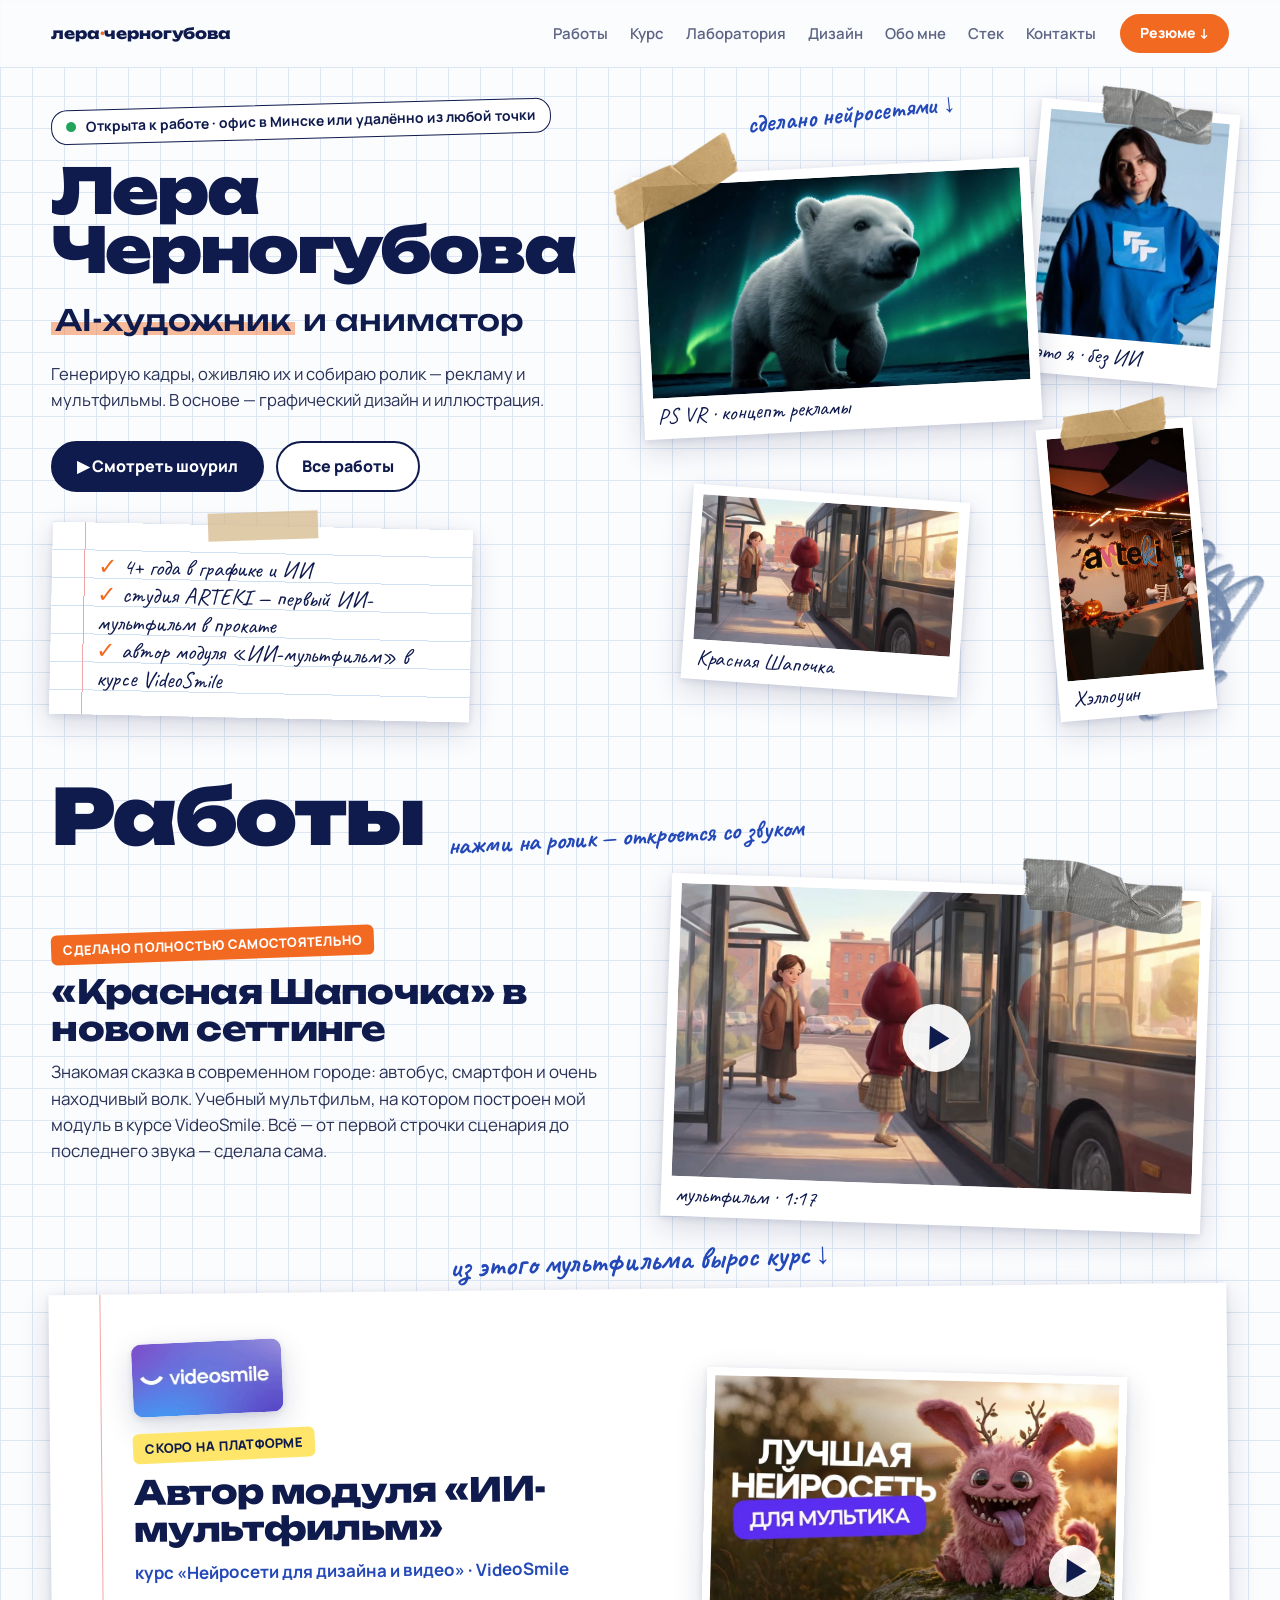
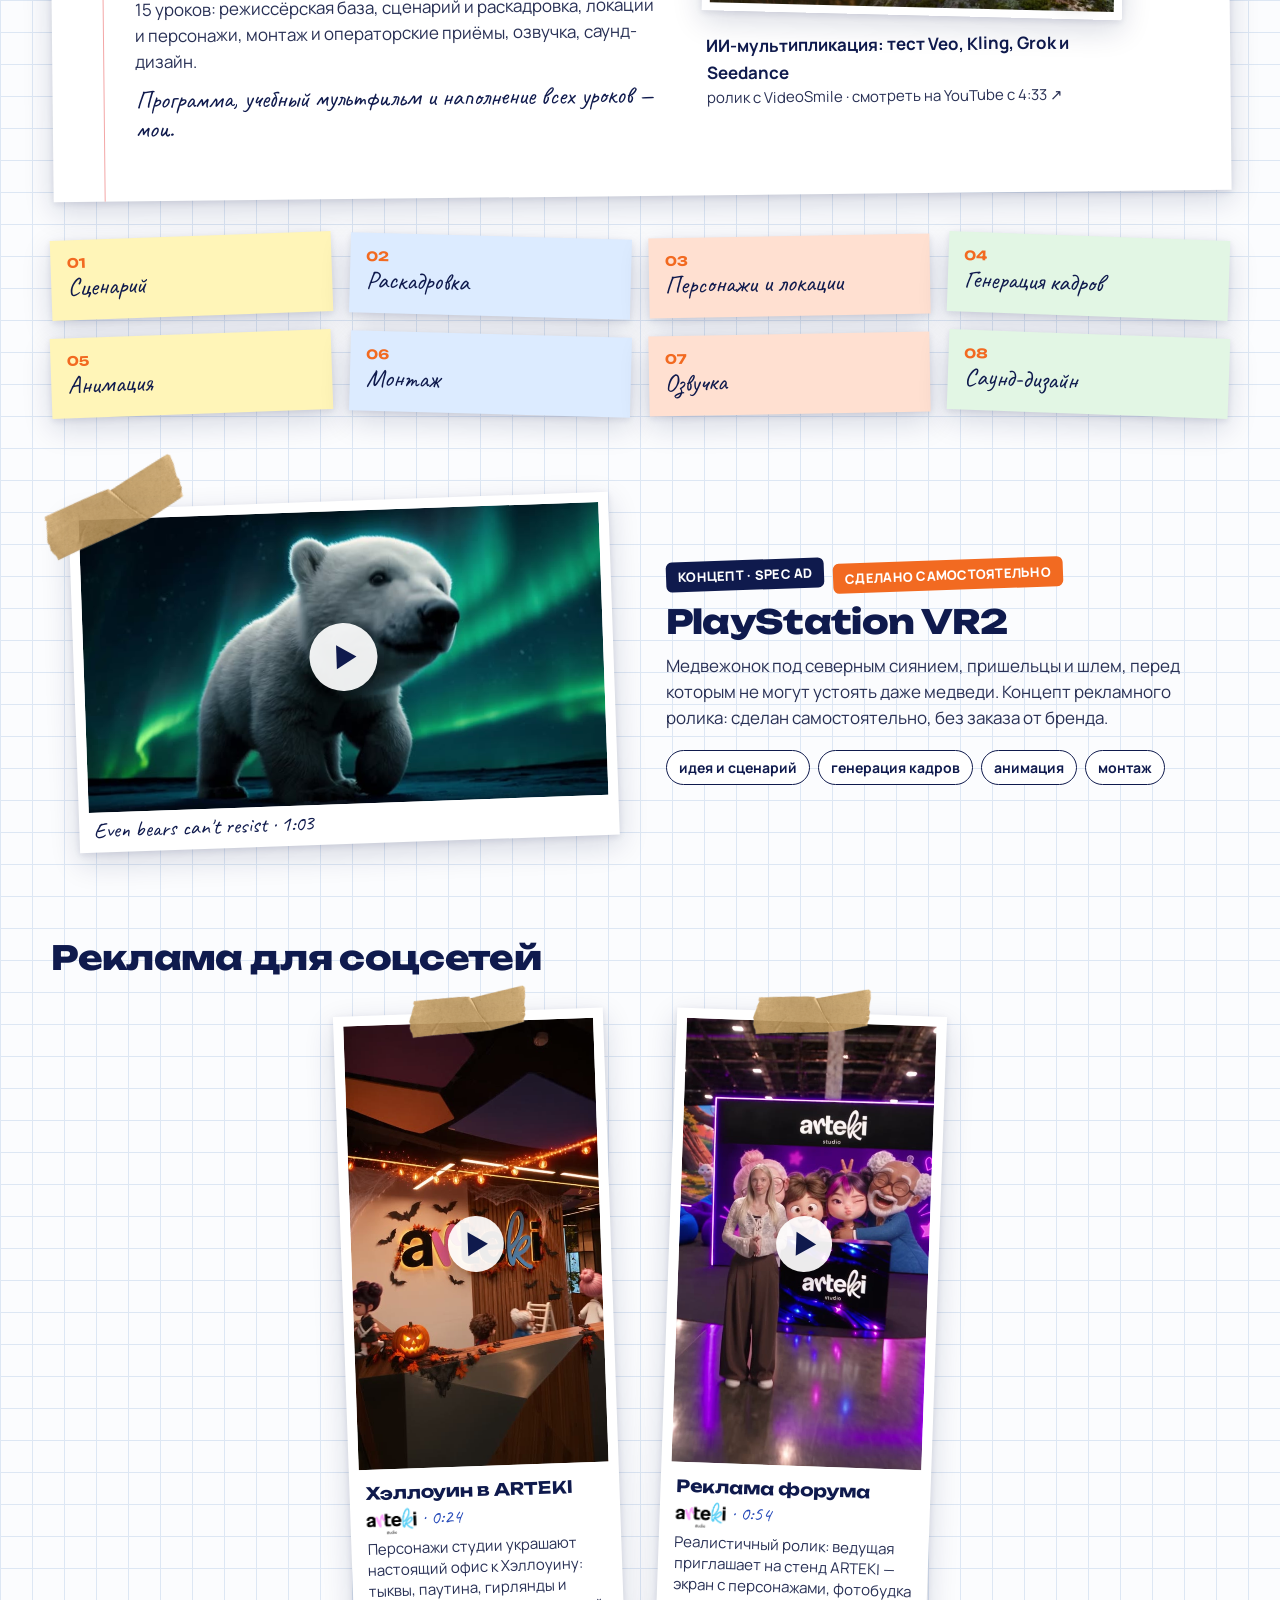
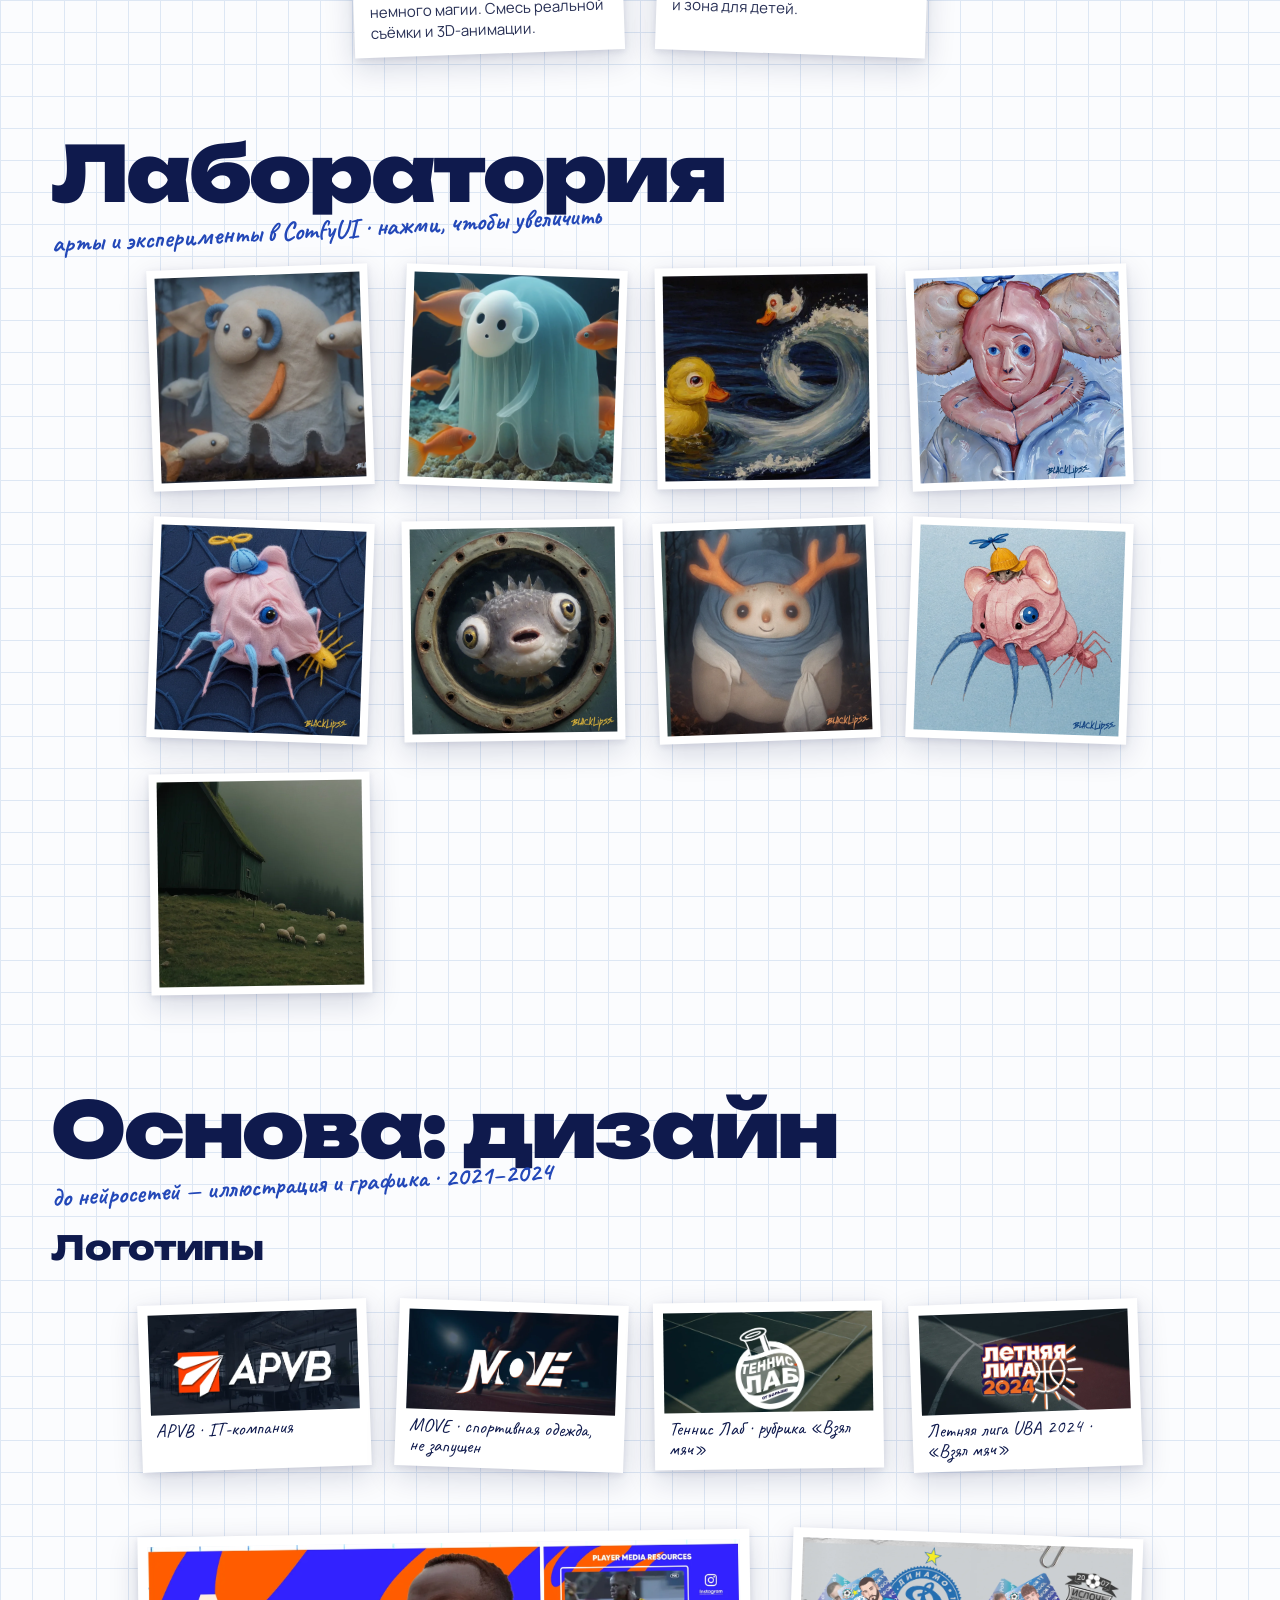
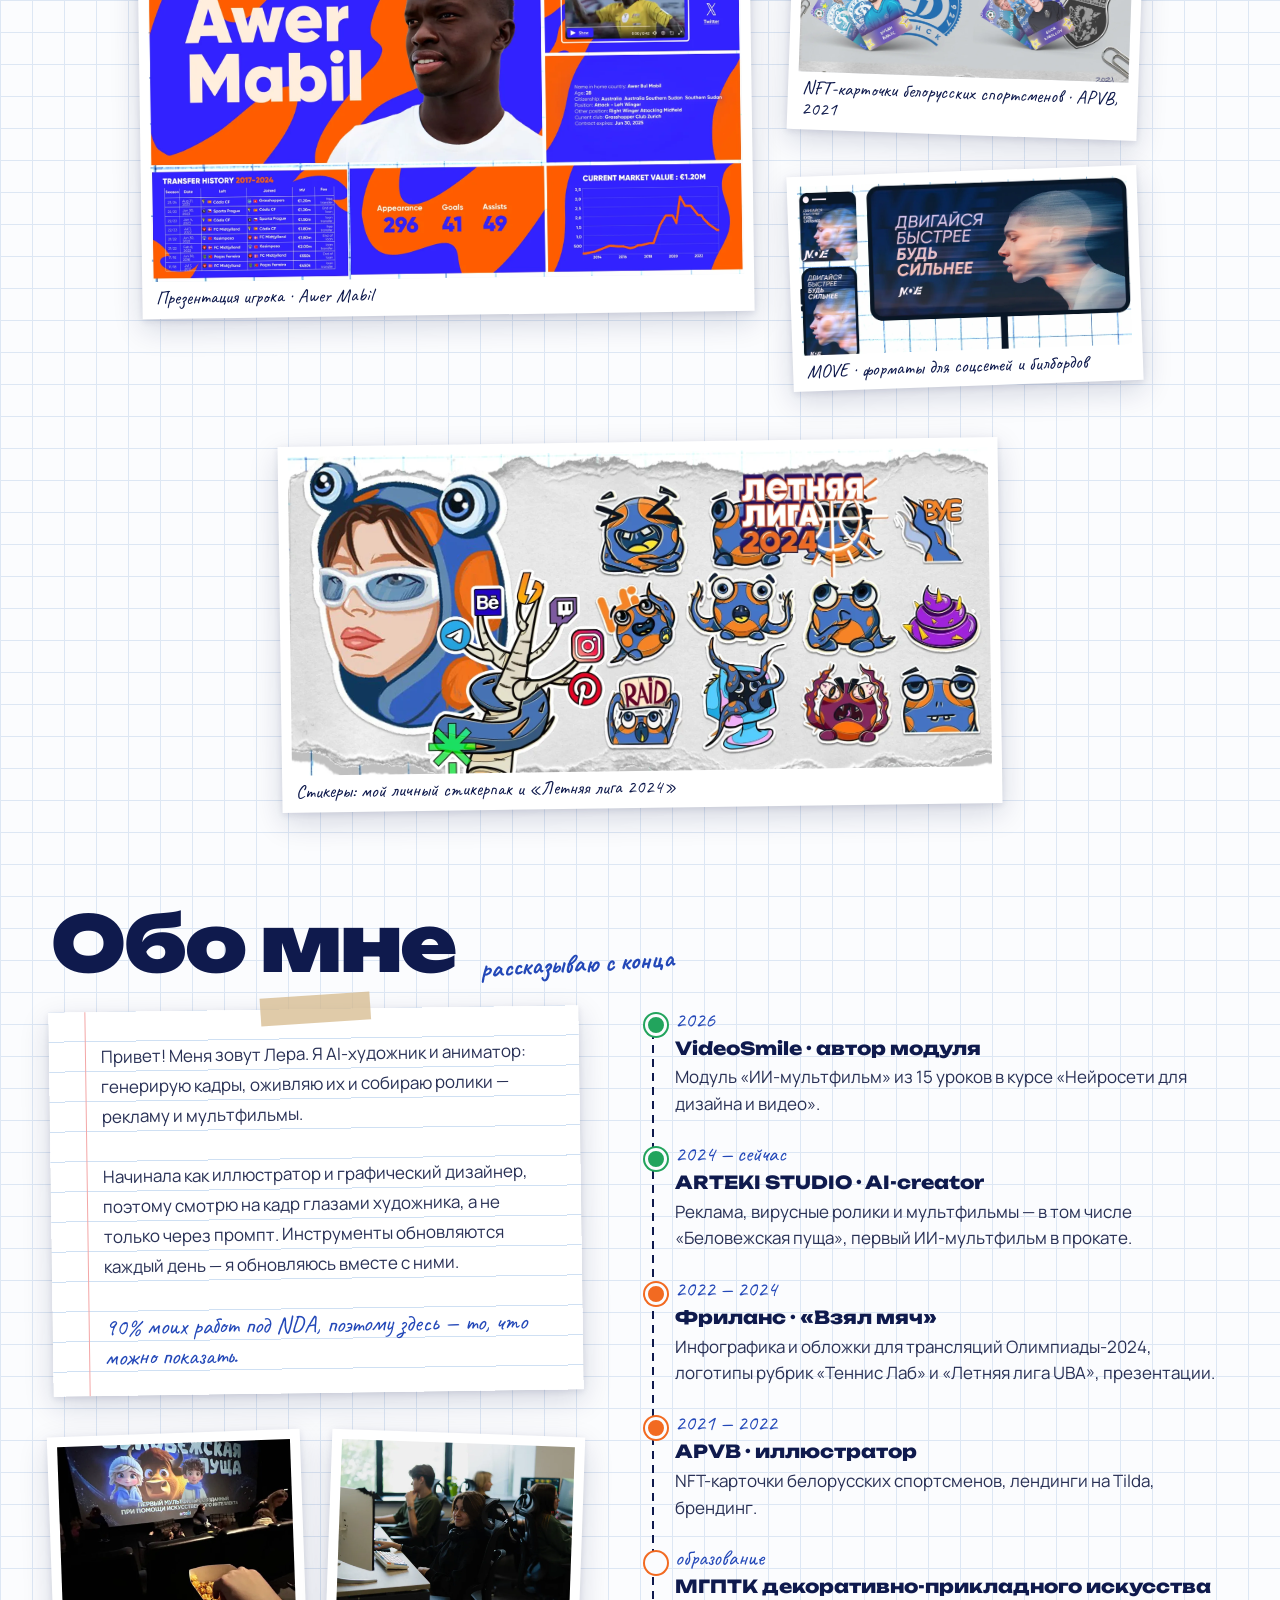
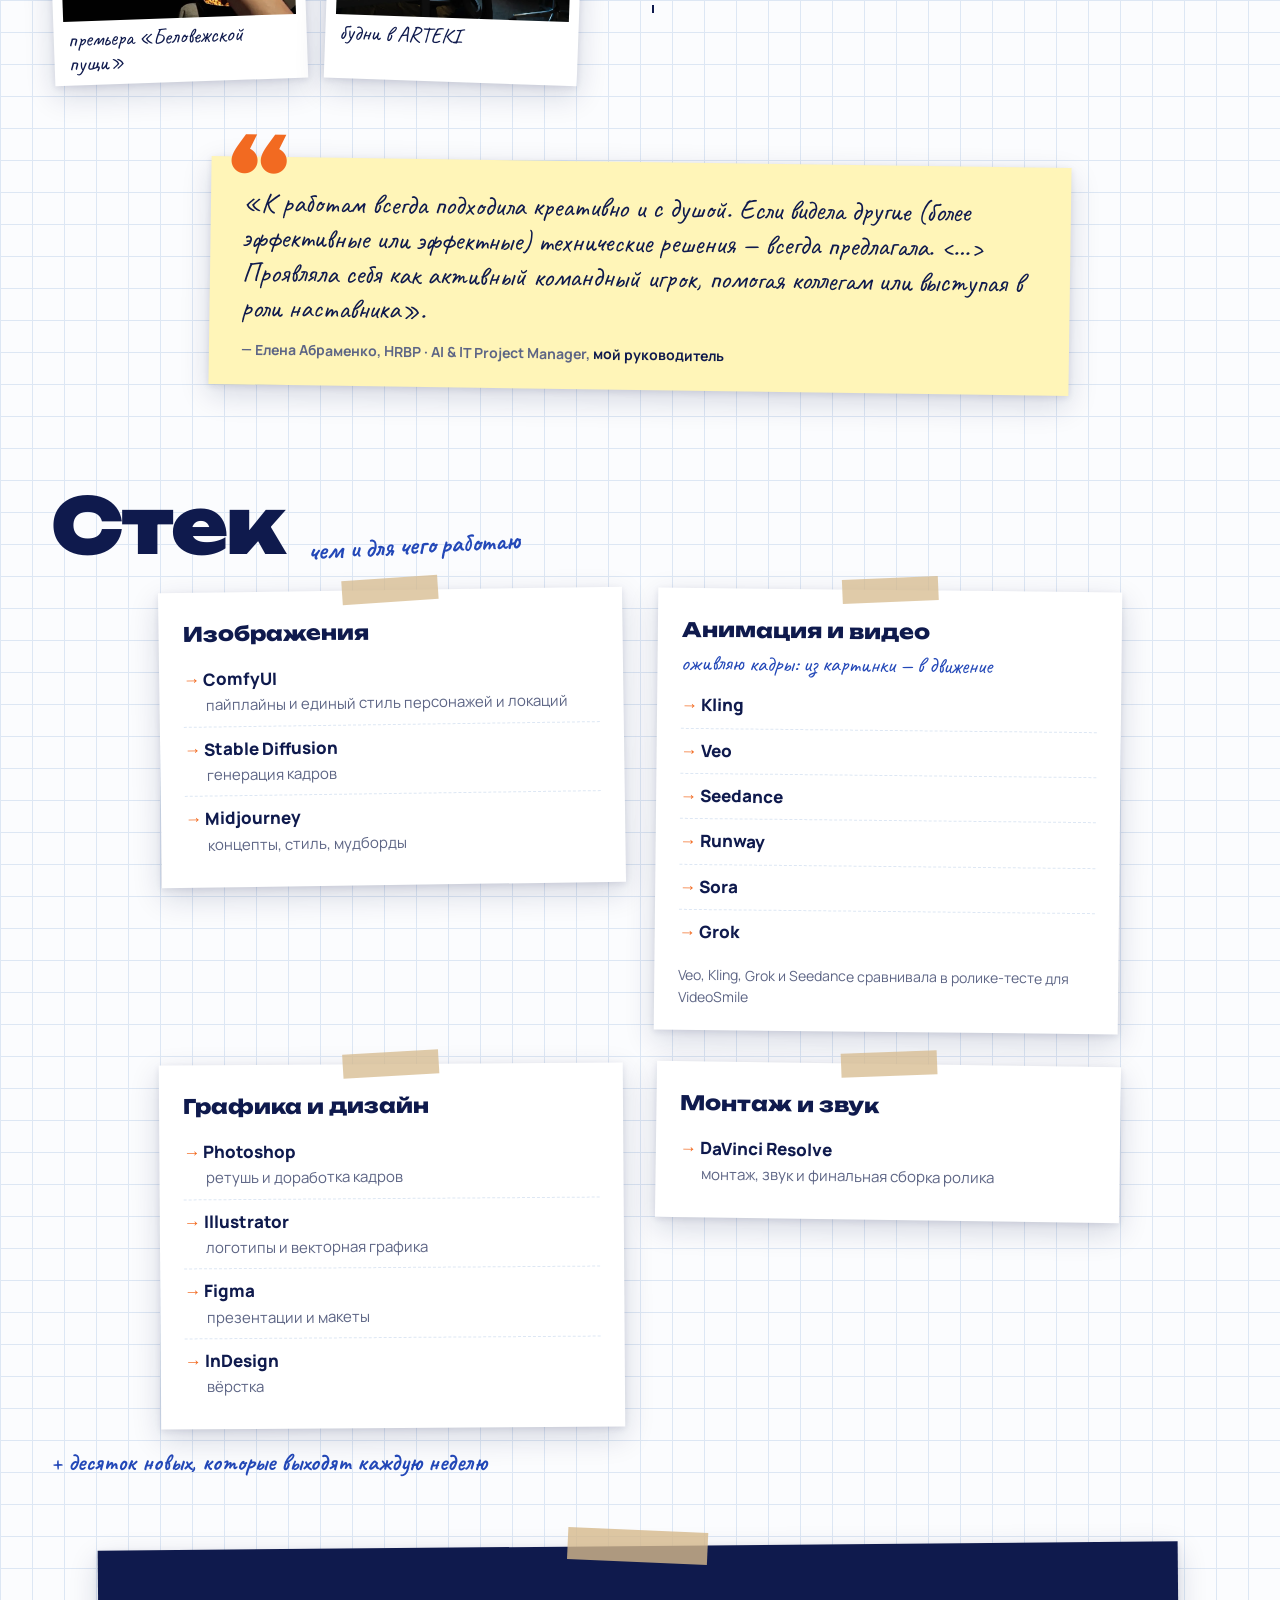
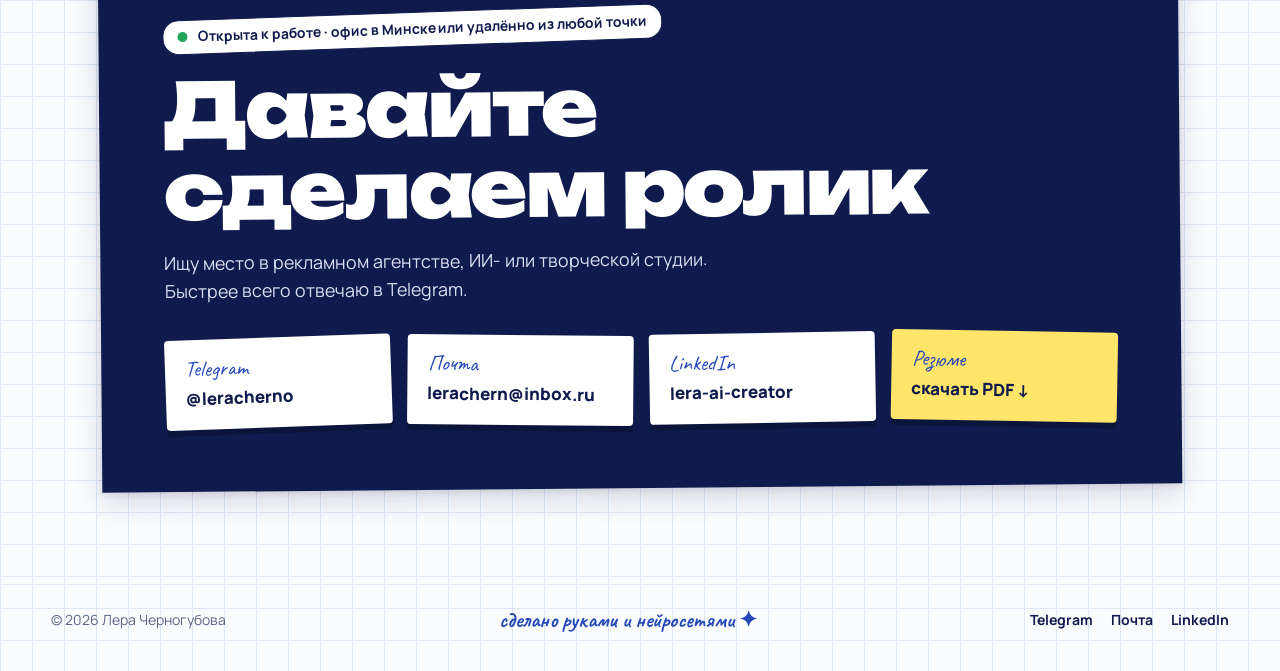
==== index.html @ f4154061 "Курс выше, без скотча над курсом, плотнее заголовки - в «Работах» порядок: Шапочка → курс VideoSmile" ====
<!doctype html>
<html lang="ru">
<head>
  <meta charset="utf-8">
  <meta name="viewport" content="width=device-width, initial-scale=1">
  <title>Лера Черногубова — AI-художник и аниматор</title>
  <meta name="description" content="Генерирую кадры, оживляю их и собираю ролик. Реклама и мультфильмы с помощью нейросетей. Офис в Минске или удалённо из любой точки.">
  <meta name="theme-color" content="#0f1a4d">
  <link rel="icon" type="image/png" sizes="32x32" href="assets/img/favicon-32.png">
  <link rel="icon" type="image/png" sizes="64x64" href="assets/img/favicon-64.png">
  <link rel="apple-touch-icon" href="assets/img/apple-touch-icon.png">

  <link rel="canonical" href="https://lera-ai-creator.github.io/">
  <!-- Превью ссылки в LinkedIn, Telegram, на rabota.by.
       Соцсетям нужен полный путь к картинке. -->
  <meta property="og:type" content="website">
  <meta property="og:locale" content="ru_RU">
  <meta property="og:title" content="Лера Черногубова — AI-художник и аниматор">
  <meta property="og:description" content="Реклама и мультфильмы с помощью нейросетей. Ведущая курсов по ИИ-мультипликации. Открыта к работе: офис в Минске или удалённо.">
  <meta property="og:url" content="https://lera-ai-creator.github.io/">
  <meta property="og:image" content="https://lera-ai-creator.github.io/assets/img/og.jpg">
  <meta property="og:image:width" content="1200">
  <meta property="og:image:height" content="630">
  <meta name="twitter:card" content="summary_large_image">

  <!-- Карточка человека для поисковиков (schema.org). -->
  <script type="application/ld+json">
  {
    "@context": "https://schema.org",
    "@type": "Person",
    "name": "Лера Черногубова",
    "alternateName": "Lera Chernogubova",
    "jobTitle": "AI Creator — AI-художник и аниматор",
    "description": "Генерирую кадры, оживляю их и собираю ролик: реклама и мультфильмы с помощью нейросетей. Автор модуля «ИИ-мультфильм» в курсе VideoSmile.",
    "url": "https://lera-ai-creator.github.io/",
    "image": "https://lera-ai-creator.github.io/assets/img/photos/lera.webp",
    "email": "mailto:lerachern@inbox.ru",
    "address": { "@type": "PostalAddress", "addressLocality": "Минск", "addressCountry": "BY" },
    "worksFor": { "@type": "Organization", "name": "ARTEKI STUDIO" },
    "sameAs": ["https://www.linkedin.com/in/lera-ai-creator/", "https://t.me/leracherno"],
    "knowsAbout": ["генеративный ИИ", "AI-анимация", "ИИ-мультипликация", "нейросети", "ComfyUI", "Stable Diffusion",
                   "Midjourney", "Kling", "Veo", "Runway", "Seedance", "промпт-инжиниринг", "раскадровка",
                   "монтаж", "DaVinci Resolve", "саунд-дизайн", "графический дизайн", "иллюстрация", "Photoshop", "Illustrator", "Figma"]
  }
  </script>

  <link rel="preload" href="assets/fonts/unbounded-cyrillic.woff2" as="font" type="font/woff2" crossorigin>
  <link rel="stylesheet" href="assets/fonts/fonts.css">
  <link rel="stylesheet" href="css/style.css?v=28">
</head>
<body>

  <header class="topbar">
    <a class="logo" href="#top">лера<span>·</span>черногубова</a>
    <nav class="nav">
      <a href="#works">Работы</a>
      <a href="#course">Курс</a>
      <a href="#lab">Лаборатория</a>
      <a href="#design">Дизайн</a>
      <a href="#about">Обо мне</a>
      <a href="#stack">Стек</a>
      <a href="#contacts">Контакты</a>
    </nav>
    <a class="btn btn--small btn--orange" href="assets/cv/Lera_Chernogubova_CV.pdf" target="_blank" rel="noopener">Резюме ↓</a>
  </header>

  <main id="top">
    <section class="hero">
      <div class="hero__text">
        <p class="status"><i></i>Открыта к работе · офис в Минске или удалённо из любой точки</p>

        <h1 class="hero__name">Лера<br>Черногубова</h1>

        <p class="hero__role">
          <span class="marker">AI-художник</span> и аниматор
        </p>

        <p class="hero__lead">
          Генерирую кадры, оживляю их и собираю ролик — рекламу и мультфильмы.
          В основе — графический дизайн и иллюстрация.
        </p>

        <div class="hero__actions">
          <button class="btn btn--ink js-play" type="button" data-video="assets/video/full/showreel.mp4" data-poster="assets/video/preview/showreel.jpg" data-title="Шоурил · 2026">▶ Смотреть шоурил</button>
          <a class="btn btn--ghost" href="#works">Все работы</a>
        </div>

        <div class="note">
          <ul>
            <li>4+ года в графике и ИИ</li>
            <li>студия ARTEKI — первый ИИ-мультфильм в прокате</li>
            <li>автор модуля «ИИ-мультфильм» в курсе VideoSmile</li>
          </ul>
        </div>
      </div>

      <div class="collage" aria-label="Работы и фото">
        <figure class="polaroid p-main">
          <img class="tape tape--l" src="assets/img/decor/tape-kraft.webp" alt="">
          <video src="assets/video/preview/psvr.mp4" poster="assets/video/preview/psvr.jpg" autoplay muted loop playsinline></video>
          <figcaption>PS VR · концепт рекламы</figcaption>
        </figure>

        <figure class="polaroid p-photo">
          <img class="tape tape--r" src="assets/img/decor/tape-silver.webp" alt="">
          <img width="417" height="522" src="assets/img/photos/lera.webp?v=5" alt="Лера Черногубова">
          <figcaption>это я · без ИИ</figcaption>
        </figure>

        <figure class="polaroid p-hood">
          <video src="assets/video/preview/hood.mp4" poster="assets/video/preview/hood.jpg" autoplay muted loop playsinline></video>
          <figcaption>Красная Шапочка</figcaption>
        </figure>

        <figure class="polaroid p-phone">
          <img class="tape tape--c" src="assets/img/decor/tape-kraft.webp" alt="">
          <video src="assets/video/preview/halloween.mp4" poster="assets/video/preview/halloween.jpg" autoplay muted loop playsinline></video>
          <figcaption>Хэллоуин</figcaption>
        </figure>

        <img class="scribble" src="assets/img/decor/scribble-blue.webp" alt="">
        <span class="hand hand--arrow">сделано нейросетями ↓</span>
      </div>
    </section>

    <section class="works" id="works">
      <header class="section-head">
        <h2 class="section-title">Работы</h2>
        <p class="hand">нажми на ролик — откроется со звуком</p>
      </header>

      <!-- Красная Шапочка → курс → этапы (курс выше по просьбе Леры) -->
      <div class="hood-block">
        <article class="case case--reverse">
          <figure class="polaroid polaroid--flow case__media tilt-r">
            <img class="tape tape--r" src="assets/img/decor/tape-silver.webp" alt="">
            <button class="media js-play" data-video="assets/video/full/hood.mp4" data-poster="assets/video/preview/hood.jpg" data-title="«Красная Шапочка» в новом сеттинге" aria-label="Смотреть мультфильм «Красная Шапочка»">
              <video src="assets/video/preview/hood.mp4" poster="assets/video/preview/hood.jpg" data-autoplay muted loop playsinline preload="none"></video>
              <span class="play" aria-hidden="true"></span>
            </button>
            <figcaption>мультфильм · 1:17</figcaption>
          </figure>
          <div class="case__text">
            <span class="badge badge--solo">сделано полностью самостоятельно</span>
            <h3 class="case__title">«Красная Шапочка» в новом сеттинге</h3>
            <p>Знакомая сказка в современном городе: автобус, смартфон и очень находчивый волк. Учебный мультфильм, на котором построен мой модуль в курсе VideoSmile. Всё — от первой строчки сценария до последнего звука — сделала сама.</p>
          </div>
        </article>

        <p class="hand connector">из этого мультфильма вырос курс ↓</p>

        <article class="course" id="course">
          <div class="course__text">
            <img class="course__logo" src="assets/img/logos/videosmile.webp" alt="VideoSmile" width="190" height="92">
            <span class="badge badge--soon">скоро на платформе</span>
            <h3 class="case__title">Автор модуля «ИИ-мультфильм»</h3>
            <p class="course__org">курс «Нейросети для дизайна и видео» · VideoSmile</p>
            <p>15 уроков: режиссёрская база, сценарий и раскадровка, локации и персонажи, монтаж и операторские приёмы, озвучка, саунд-дизайн.</p>
            <p class="course__mine">Программа, учебный мультфильм и наполнение всех уроков — мои.</p>
          </div>
          <a class="yt" href="https://www.youtube.com/watch?v=H6b-jNBKcis&amp;t=273s" target="_blank" rel="noopener">
            <span class="yt__thumb">
              <img width="960" height="540" src="assets/img/misc/videosmile-thumb.webp" alt="" loading="lazy">
              <span class="play" aria-hidden="true"></span>
            </span>
            <span class="yt__text">
              <b>ИИ-мультипликация: тест Veo, Kling, Grok и Seedance</b>
              ролик с VideoSmile · смотреть на YouTube с 4:33 ↗
            </span>
          </a>
        </article>

        <ol class="pipeline" aria-label="Этапы работы над мультфильмом">
          <li><b>01</b>Сценарий</li>
          <li><b>02</b>Раскадровка</li>
          <li><b>03</b>Персонажи и локации</li>
          <li><b>04</b>Генерация кадров</li>
          <li><b>05</b>Анимация</li>
          <li><b>06</b>Монтаж</li>
          <li><b>07</b>Озвучка</li>
          <li><b>08</b>Саунд-дизайн</li>
        </ol>
      </div>

      <!-- PS VR -->
      <article class="case">
        <figure class="polaroid polaroid--flow case__media tilt-l">
          <img class="tape tape--l" src="assets/img/decor/tape-kraft.webp" alt="">
          <button class="media js-play" data-video="assets/video/full/psvr.mp4" data-poster="assets/video/preview/psvr.jpg" data-title="PlayStation VR2 · концепт рекламы" aria-label="Смотреть ролик PS VR">
            <video src="assets/video/preview/psvr.mp4" poster="assets/video/preview/psvr.jpg" data-autoplay muted loop playsinline preload="none"></video>
            <span class="play" aria-hidden="true"></span>
          </button>
          <figcaption>Even bears can't resist · 1:03</figcaption>
        </figure>
        <div class="case__text">
          <span class="badge badge--spec">концепт · spec ad</span>
          <span class="badge badge--solo">сделано самостоятельно</span>
          <h3 class="case__title">PlayStation VR2</h3>
          <p>Медвежонок под северным сиянием, пришельцы и шлем, перед которым не могут устоять даже медведи. Концепт рекламного ролика: сделан самостоятельно, без заказа от бренда.</p>
          <ul class="tags">
            <li>идея и сценарий</li><li>генерация кадров</li><li>анимация</li><li>монтаж</li>
          </ul>
        </div>
      </article>

      <!-- Реклама. Новая работа = скопировать <figure> и поменять файлы и подписи. -->
      <div class="ads">
        <h3 class="sub-title">Реклама для соцсетей</h3>
        <div class="ads__grid" id="ads-grid">
          <figure class="polaroid polaroid--flow ad tilt-l">
            <img class="tape tape--c" src="assets/img/decor/tape-kraft.webp" alt="">
            <button class="media js-play" data-video="assets/video/full/halloween.mp4" data-poster="assets/video/preview/halloween.jpg" data-title="Хэллоуин в ARTEKI · ARTEKI STUDIO" aria-label="Смотреть ролик «Хэллоуин в ARTEKI»">
              <video src="assets/video/preview/halloween.mp4" poster="assets/video/preview/halloween.jpg" data-autoplay muted loop playsinline preload="none"></video>
              <span class="play" aria-hidden="true"></span>
            </button>
            <figcaption>
              <b>Хэллоуин в ARTEKI</b>
              <span class="ad__who"><img class="ad__logo" src="assets/img/logos/arteki.webp" alt="ARTEKI STUDIO"> · 0:24</span>
              <span class="ad__text">Персонажи студии украшают настоящий офис к Хэллоуину: тыквы, паутина, гирлянды и немного магии. Смесь реальной съёмки и 3D-анимации.</span>
            </figcaption>
          </figure>
          <figure class="polaroid polaroid--flow ad tilt-r">
            <img class="tape tape--c" src="assets/img/decor/tape-kraft.webp" alt="">
            <button class="media js-play" data-video="assets/video/full/forum.mp4" data-poster="assets/video/preview/forum.jpg" data-title="Реклама форума · ARTEKI STUDIO" aria-label="Смотреть рекламу форума">
              <video src="assets/video/preview/forum.mp4" poster="assets/video/preview/forum.jpg" data-autoplay muted loop playsinline preload="none"></video>
              <span class="play" aria-hidden="true"></span>
            </button>
            <figcaption>
              <b>Реклама форума</b>
              <span class="ad__who"><img class="ad__logo" src="assets/img/logos/arteki.webp" alt="ARTEKI STUDIO"> · 0:54</span>
              <span class="ad__text">Реалистичный ролик: ведущая приглашает на стенд ARTEKI — экран с персонажами, фотобудка и зона для детей.</span>
            </figcaption>
          </figure>
        </div>
      </div>
    </section>

    <section class="lab" id="lab">
      <header class="section-head">
        <h2 class="section-title">Лаборатория</h2>
        <p class="hand">арты и эксперименты в ComfyUI · нажми, чтобы увеличить</p>
      </header>

      <!-- Арты. Новый арт = скопировать <button> и поменять путь к картинке. -->
      <div class="arts" id="arts-grid">
        <button class="art polaroid polaroid--flow js-zoom tilt-l" data-img="assets/img/lab/art-1.webp" aria-label="Открыть арт 1">
          <img width="1200" height="900" src="assets/img/lab/art-1.webp" alt="Персонаж, созданный в ComfyUI — арт 1" loading="lazy">
        </button>
        <button class="art polaroid polaroid--flow js-zoom tilt-r" data-img="assets/img/lab/art-2.webp" aria-label="Открыть арт 2">
          <img width="1200" height="900" src="assets/img/lab/art-2.webp" alt="Персонаж, созданный в ComfyUI — арт 2" loading="lazy">
        </button>
        <button class="art polaroid polaroid--flow js-zoom tilt-s" data-img="assets/img/lab/art-3.webp" aria-label="Открыть арт 3">
          <img width="1200" height="734" src="assets/img/lab/art-3.webp" alt="Персонаж, созданный в ComfyUI — арт 3" loading="lazy">
        </button>
        <button class="art polaroid polaroid--flow js-zoom tilt-l" data-img="assets/img/lab/art-5.webp" aria-label="Открыть арт 4">
          <img width="1174" height="1200" src="assets/img/lab/art-5.webp" alt="Персонаж, созданный в ComfyUI — арт 4" loading="lazy">
        </button>
        <button class="art polaroid polaroid--flow js-zoom tilt-r" data-img="assets/img/lab/art-6.webp" aria-label="Открыть арт 5">
          <img width="1174" height="1200" src="assets/img/lab/art-6.webp" alt="Персонаж, созданный в ComfyUI — арт 5" loading="lazy">
        </button>
        <button class="art polaroid polaroid--flow js-zoom tilt-s" data-img="assets/img/lab/art-7.webp" aria-label="Открыть арт 6">
          <img width="1174" height="1200" src="assets/img/lab/art-7.webp" alt="Персонаж, созданный в ComfyUI — арт 6" loading="lazy">
        </button>
        <button class="art polaroid polaroid--flow js-zoom tilt-l" data-img="assets/img/lab/art-8.webp" aria-label="Открыть арт 7">
          <img width="1174" height="1200" src="assets/img/lab/art-8.webp" alt="Персонаж, созданный в ComfyUI — арт 7" loading="lazy">
        </button>
        <button class="art polaroid polaroid--flow js-zoom tilt-r" data-img="assets/img/lab/art-9.webp" aria-label="Открыть арт 8">
          <img width="1174" height="1200" src="assets/img/lab/art-9.webp" alt="Персонаж, созданный в ComfyUI — арт 8" loading="lazy">
        </button>
        <button class="art polaroid polaroid--flow js-zoom tilt-s" data-img="assets/img/lab/art-4.webp" aria-label="Открыть арт 9">
          <img width="813" height="1200" src="assets/img/lab/art-4.webp" alt="Персонаж, созданный в ComfyUI — арт 9" loading="lazy">
        </button>
      </div>
    </section>

    <section class="design" id="design">
      <header class="section-head">
        <h2 class="section-title">Основа: дизайн</h2>
        <p class="hand">до нейросетей — иллюстрация и графика · 2021–2024</p>
      </header>

      <h3 class="sub-title">Логотипы</h3>
      <div class="d-logos">
          <figure class="polaroid polaroid--flow d-tile tilt-l">
            <button class="media js-zoom" data-img="assets/img/design/logo-apvb.webp" data-title="APVB · IT-компания" aria-label="Открыть: APVB · IT-компания">
              <img width="1058" height="504" src="assets/img/design/logo-apvb.webp" alt="APVB · IT-компания" loading="lazy">
            </button>
            <figcaption>APVB · IT-компания</figcaption>
          </figure>
          <figure class="polaroid polaroid--flow d-tile tilt-r">
            <button class="media js-zoom" data-img="assets/img/design/logo-move.webp" data-title="MOVE · спортивная одежда, не запущен" aria-label="Открыть: MOVE · спортивная одежда, не запущен">
              <img width="1051" height="504" src="assets/img/design/logo-move.webp" alt="MOVE · спортивная одежда, не запущен" loading="lazy">
            </button>
            <figcaption>MOVE · спортивная одежда, не запущен</figcaption>
          </figure>
          <figure class="polaroid polaroid--flow d-tile tilt-s">
            <button class="media js-zoom" data-img="assets/img/design/logo-tennis.webp" data-title="Теннис Лаб · рубрика «Взял мяч»" aria-label="Открыть: Теннис Лаб · рубрика «Взял мяч»">
              <img width="1058" height="499" src="assets/img/design/logo-tennis.webp" alt="Теннис Лаб · рубрика «Взял мяч»" loading="lazy">
            </button>
            <figcaption>Теннис Лаб · рубрика «Взял мяч»</figcaption>
          </figure>
          <figure class="polaroid polaroid--flow d-tile tilt-l">
            <button class="media js-zoom" data-img="assets/img/design/logo-league.webp" data-title="Летняя лига UBA 2024 · «Взял мяч»" aria-label="Открыть: Летняя лига UBA 2024 · «Взял мяч»">
              <img width="1056" height="499" src="assets/img/design/logo-league.webp" alt="Летняя лига UBA 2024 · «Взял мяч»" loading="lazy">
            </button>
            <figcaption>Летняя лига UBA 2024 · «Взял мяч»</figcaption>
          </figure>
      </div>

      <div class="d-grid">
          <figure class="polaroid polaroid--flow d-tile d-tile--big tilt-s">
            <button class="media js-zoom" data-img="assets/img/design/slides.webp" data-title="Презентация игрока · Awer Mabil" aria-label="Открыть: Презентация игрока · Awer Mabil">
              <img width="1600" height="906" src="assets/img/design/slides.webp" alt="Презентация игрока · Awer Mabil" loading="lazy">
            </button>
            <figcaption>Презентация игрока · Awer Mabil</figcaption>
          </figure>
        <div class="d-stack">
          <figure class="polaroid polaroid--flow d-tile tilt-r">
            <button class="media js-zoom" data-img="assets/img/design/nft.webp" data-title="NFT-карточки белорусских спортсменов · APVB, 2021" aria-label="Открыть: NFT-карточки белорусских спортсменов · APVB, 2021">
              <img width="1600" height="650" src="assets/img/design/nft.webp" alt="NFT-карточки белорусских спортсменов · APVB, 2021" loading="lazy">
            </button>
            <figcaption>NFT-карточки белорусских спортсменов · APVB, 2021</figcaption>
          </figure>
          <figure class="polaroid polaroid--flow d-tile tilt-l">
            <button class="media js-zoom" data-img="assets/img/design/move-formats.webp" data-title="MOVE · форматы для соцсетей и билбордов" aria-label="Открыть: MOVE · форматы для соцсетей и билбордов">
              <img width="1600" height="818" src="assets/img/design/move-formats.webp" alt="MOVE · форматы для соцсетей и билбордов" loading="lazy">
            </button>
            <figcaption>MOVE · форматы для соцсетей и билбордов</figcaption>
          </figure>
        </div>
      </div>

      <figure class="polaroid polaroid--flow d-tile d-tile--wide tilt-s">
            <button class="media js-zoom" data-img="assets/img/design/stickers.webp" data-title="Стикеры: мой личный стикерпак и «Летняя лига 2024»" aria-label="Открыть: Стикеры: мой личный стикерпак и «Летняя лига 2024»">
              <img width="1600" height="729" src="assets/img/design/stickers.webp" alt="Стикеры: мой личный стикерпак и «Летняя лига 2024»" loading="lazy">
            </button>
            <figcaption>Стикеры: мой личный стикерпак и «Летняя лига 2024»</figcaption>
          </figure>
    </section>

    <section class="about" id="about">
      <header class="section-head">
        <h2 class="section-title">Обо мне</h2>
        <p class="hand">рассказываю с конца</p>
      </header>

      <div class="about__grid">
        <div class="about__left">
          <div class="paper">
            <p>Привет! Меня зовут Лера. Я AI-художник и аниматор: генерирую кадры, оживляю их и собираю ролики — рекламу и мультфильмы.</p>
            <p>Начинала как иллюстратор и графический дизайнер, поэтому смотрю на кадр глазами художника, а не только через промпт. Инструменты обновляются каждый день — я обновляюсь вместе с ними.</p>
            <p class="paper__note">90% моих работ под NDA, поэтому здесь — то, что можно показать.</p>
          </div>

          <div class="about__photos">
            <figure class="polaroid polaroid--flow tilt-l">
              <img width="750" height="1000" src="assets/img/photos/pushcha-cinema.webp" alt="Премьера мультфильма «Беловежская пуща» в кинотеатре" loading="lazy">
              <figcaption>премьера «Беловежской пущи»</figcaption>
            </figure>
            <figure class="polaroid polaroid--flow tilt-r">
              <img width="1000" height="667" src="assets/img/photos/arteki-office.webp" alt="Рабочий день в студии ARTEKI" loading="lazy">
              <figcaption>будни в ARTEKI</figcaption>
            </figure>
          </div>
        </div>

        <ol class="timeline">
          <li>
            <span class="timeline__when">2026</span>
            <b>VideoSmile · автор модуля</b>
            Модуль «ИИ-мультфильм» из 15 уроков в курсе «Нейросети для дизайна и видео».
          </li>
          <li>
            <span class="timeline__when">2024 — сейчас</span>
            <b>ARTEKI STUDIO · AI-creator</b>
            Реклама, вирусные ролики и мультфильмы — в том числе «Беловежская пуща», первый ИИ-мультфильм в прокате.
          </li>
          <li>
            <span class="timeline__when">2022 — 2024</span>
            <b>Фриланс · «Взял мяч»</b>
            Инфографика и обложки для трансляций Олимпиады-2024, логотипы рубрик «Теннис Лаб» и «Летняя лига UBA», презентации.
          </li>
          <li>
            <span class="timeline__when">2021 — 2022</span>
            <b>APVB · иллюстратор</b>
            NFT-карточки белорусских спортсменов, лендинги на Tilda, брендинг.
          </li>
          <li class="timeline__edu">
            <span class="timeline__when">образование</span>
            <b>МГПТК декоративно-прикладного искусства</b>
          </li>
        </ol>
      </div>

      <blockquote class="quote">
        <p>«К работам всегда подходила креативно и с душой. Если видела другие (более эффективные или эффектные) технические решения — всегда предлагала. &lt;…&gt; Проявляла себя как активный командный игрок, помогая коллегам или выступая в роли наставника».</p>
        <footer>— Елена Абраменко, HRBP · AI &amp; IT Project Manager, <span>мой руководитель</span></footer>
      </blockquote>

    </section>

    <section class="stack" id="stack">
      <header class="section-head">
        <h2 class="section-title">Стек</h2>
        <p class="hand">чем и для чего работаю</p>
      </header>

      <div class="stack__grid">
        <article class="stack__group">
          <h3>Изображения</h3>
          <ul>
            <li><b>ComfyUI</b><span>пайплайны и единый стиль персонажей и локаций</span></li>
            <li><b>Stable Diffusion</b><span>генерация кадров</span></li>
            <li><b>Midjourney</b><span>концепты, стиль, мудборды</span></li>
          </ul>
        </article>
        <article class="stack__group">
          <h3>Анимация и видео</h3>
          <p class="stack__lead">оживляю кадры: из картинки — в движение</p>
          <ul>
            <li><b>Kling</b></li>
            <li><b>Veo</b></li>
            <li><b>Seedance</b></li>
            <li><b>Runway</b></li>
            <li><b>Sora</b></li>
            <li><b>Grok</b></li>
          </ul>
          <p class="stack__note">Veo, Kling, Grok и Seedance сравнивала в ролике-тесте для VideoSmile</p>
        </article>
        <article class="stack__group">
          <h3>Графика и дизайн</h3>
          <ul>
            <li><b>Photoshop</b><span>ретушь и доработка кадров</span></li>
            <li><b>Illustrator</b><span>логотипы и векторная графика</span></li>
            <li><b>Figma</b><span>презентации и макеты</span></li>
            <li><b>InDesign</b><span>вёрстка</span></li>
          </ul>
        </article>
        <article class="stack__group">
          <h3>Монтаж и звук</h3>
          <ul>
            <li><b>DaVinci Resolve</b><span>монтаж, звук и финальная сборка ролика</span></li>
          </ul>
        </article>
      </div>
      <p class="hand stack__more">+ десяток новых, которые выходят каждую неделю</p>
    </section>

    <section class="contacts" id="contacts">
      <div class="contacts__inner">
        <p class="status"><i></i>Открыта к работе · офис в Минске или удалённо из любой точки</p>
        <h2 class="section-title">Давайте<br>сделаем ролик</h2>
        <p class="contacts__lead">Ищу место в рекламном агентстве, ИИ- или творческой студии. Быстрее всего отвечаю в Telegram.</p>

        <div class="links">
          <a class="link-card link-card--tg" href="https://t.me/leracherno" target="_blank" rel="noopener">
            <span class="link-card__label">Telegram</span>
            <span class="link-card__value">@leracherno</span>
          </a>
          <a class="link-card link-card--mail" href="mailto:lerachern@inbox.ru">
            <span class="link-card__label">Почта</span>
            <span class="link-card__value">lerachern@inbox.ru</span>
          </a>
          <a class="link-card link-card--in" href="https://www.linkedin.com/in/lera-ai-creator/" target="_blank" rel="noopener">
            <span class="link-card__label">LinkedIn</span>
            <span class="link-card__value">lera-ai-creator</span>
          </a>
          <a class="link-card link-card--cv" href="assets/cv/Lera_Chernogubova_CV.pdf" download>
            <span class="link-card__label">Резюме</span>
            <span class="link-card__value">скачать PDF ↓</span>
          </a>
        </div>
      </div>
    </section>
  </main>

  <footer class="footer">
    <span>© 2026 Лера Черногубова</span>
    <span class="hand">сделано руками и нейросетями ✦</span>
    <nav class="footer__links">
      <a href="https://t.me/leracherno" target="_blank" rel="noopener">Telegram</a>
      <a href="mailto:lerachern@inbox.ru">Почта</a>
      <a href="https://www.linkedin.com/in/lera-ai-creator/" target="_blank" rel="noopener">LinkedIn</a>
    </nav>
  </footer>

  <dialog class="player" id="player" aria-label="Просмотр ролика">
    <button class="player__close" type="button" aria-label="Закрыть">×</button>
    <video controls playsinline preload="none"></video>
    <img class="player__img" alt="">
    <p class="player__title"></p>
  </dialog>
  <script src="js/main.js?v=23"></script>
</body>
</html>
---- assets/fonts/fonts.css ----
@font-face { font-family: 'Caveat'; font-style: normal; font-weight: 400 700; font-display: swap; src: url(caveat-cyrillic.woff2) format('woff2'); unicode-range: U+0301, U+0400-045F, U+0490-0491, U+04B0-04B1, U+2116; }
@font-face { font-family: 'Caveat'; font-style: normal; font-weight: 400 700; font-display: swap; src: url(caveat-latin.woff2) format('woff2'); unicode-range: U+0000-00FF, U+0131, U+0152-0153, U+02BB-02BC, U+02C6, U+02DA, U+02DC, U+0304, U+0308, U+0329, U+2000-206F, U+20AC, U+2122, U+2191, U+2193, U+2212, U+2215, U+FEFF, U+FFFD; }
@font-face { font-family: 'Manrope'; font-style: normal; font-weight: 200 800; font-display: swap; src: url(manrope-cyrillic.woff2) format('woff2'); unicode-range: U+0301, U+0400-045F, U+0490-0491, U+04B0-04B1, U+2116; }
@font-face { font-family: 'Manrope'; font-style: normal; font-weight: 200 800; font-display: swap; src: url(manrope-latin.woff2) format('woff2'); unicode-range: U+0000-00FF, U+0131, U+0152-0153, U+02BB-02BC, U+02C6, U+02DA, U+02DC, U+0304, U+0308, U+0329, U+2000-206F, U+20AC, U+2122, U+2191, U+2193, U+2212, U+2215, U+FEFF, U+FFFD; }
@font-face { font-family: 'Unbounded'; font-style: normal; font-weight: 200 900; font-display: swap; src: url(unbounded-cyrillic.woff2) format('woff2'); unicode-range: U+0301, U+0400-045F, U+0490-0491, U+04B0-04B1, U+2116; }
@font-face { font-family: 'Unbounded'; font-style: normal; font-weight: 200 900; font-display: swap; src: url(unbounded-latin.woff2) format('woff2'); unicode-range: U+0000-00FF, U+0131, U+0152-0153, U+02BB-02BC, U+02C6, U+02DA, U+02DC, U+0304, U+0308, U+0329, U+2000-206F, U+20AC, U+2122, U+2191, U+2193, U+2212, U+2215, U+FEFF, U+FFFD; }
---- css/style.css ----
:root {
  --paper: #fbfcfe;
  --grid: #dde7f4;
  --ink: #0f1a4d;
  --text: #283055;
  --muted: #5d6585;
  --blue: #2348b8;
  --orange: #f26a21;
  --green: #22a45d;
  --shadow: 0 10px 30px rgba(15, 26, 77, .16), 0 2px 6px rgba(15, 26, 77, .10);

  --f-display: 'Unbounded', 'Arial Black', sans-serif;
  --f-body: 'Manrope', 'Segoe UI', Arial, sans-serif;
  --f-hand: 'Caveat', 'Segoe Print', cursive;

  --gutter: clamp(16px, 4vw, 56px);
}

* { box-sizing: border-box; }
html { scroll-behavior: smooth; }
body {
  margin: 0;
  color: var(--text);
  font-family: var(--f-body);
  font-size: 17px;
  line-height: 1.55;
  background-color: var(--paper);
  /* тетрадь в клетку */
  background-image:
    linear-gradient(var(--grid) 1px, transparent 1px),
    linear-gradient(90deg, var(--grid) 1px, transparent 1px);
  background-size: 32px 32px;
  overflow-x: hidden;
}
img, video { display: block; max-width: 100%; height: auto; }
a { color: inherit; }

/* ---------- шапка ---------- */
.topbar {
  position: sticky; top: 0; z-index: 50;
  display: flex; align-items: center; gap: 24px;
  padding: 14px var(--gutter);
  background: rgba(251, 252, 254, .86);
  backdrop-filter: blur(8px);
  border-bottom: 1px solid var(--grid);
}
.logo {
  font-family: var(--f-display); font-weight: 800; font-size: 15px;
  color: var(--ink); text-decoration: none; letter-spacing: -.01em;
}
.logo span { color: var(--orange); }
.nav { display: flex; gap: 22px; margin-left: auto; font-weight: 600; font-size: 15px; }
.nav a { text-decoration: none; color: var(--muted); }
.nav a:hover { color: var(--ink); }

/* ---------- кнопки ---------- */
.btn {
  display: inline-flex; align-items: center; gap: 8px;
  padding: 14px 24px; border-radius: 999px;
  font-weight: 800; font-size: 16px; text-decoration: none;
  border: 2px solid var(--ink);
  font-family: inherit; line-height: 1.2; cursor: pointer;
  transition: transform .15s ease, box-shadow .15s ease;
}
.btn:hover { transform: translateY(-2px); box-shadow: 0 6px 0 var(--ink); }
.btn--ink { background: var(--ink); color: #fff; }
.btn--ghost { background: #fff; color: var(--ink); }
.btn--orange { background: var(--orange); border-color: var(--orange); color: #fff; }
.btn--orange:hover { box-shadow: 0 5px 0 #b84a10; }
.btn--small { padding: 9px 18px; font-size: 14px; }

/* ---------- главный экран ---------- */
.hero {
  display: grid;
  grid-template-columns: minmax(0, 1fr) minmax(0, 1.15fr);
  gap: clamp(24px, 4vw, 64px);
  align-items: center;
  padding: clamp(28px, 4vh, 48px) var(--gutter) clamp(24px, 3vh, 40px);
  max-width: 1440px; margin: 0 auto;
}

.status {
  display: inline-flex; align-items: center; gap: 10px;
  margin: 0 0 22px; padding: 7px 14px;
  background: #fff; border: 1.5px solid var(--ink); border-radius: 16px;
  font-weight: 700; font-size: 14px; line-height: 1.35; color: var(--ink);
  transform: rotate(-1.5deg);
}
.status i {
  flex: none; width: 10px; height: 10px; border-radius: 50%; background: var(--green);
  box-shadow: 0 0 0 0 rgba(34, 164, 93, .5);
  animation: pulse 2s infinite;
}
@keyframes pulse { 70% { box-shadow: 0 0 0 9px rgba(34, 164, 93, 0); } 100% { box-shadow: 0 0 0 0 rgba(34, 164, 93, 0); } }

.hero__name {
  margin: 0;
  font-family: var(--f-display); font-weight: 900;
  font-size: clamp(38px, 4.9vw, 84px);
  line-height: .95; letter-spacing: -.035em;
  color: var(--ink);
}
.hero__role {
  margin: 18px 0 0;
  font-family: var(--f-display); font-weight: 500;
  font-size: clamp(20px, 2.3vw, 32px); color: var(--ink);
}
.marker {
  position: relative; white-space: nowrap;
  background: linear-gradient(transparent 55%, rgba(242, 106, 33, .45) 55%, rgba(242, 106, 33, .45) 92%, transparent 92%);
  padding: 0 4px;
}
.hero__lead { max-width: 30em; margin: 18px 0 0; font-size: clamp(16px, 1.3vw, 19px); }
.hero__actions { display: flex; flex-wrap: wrap; gap: 12px; margin-top: 28px; }

/* тетрадный листок с фактами */
.note {
  position: relative;
  max-width: 420px; margin-top: 34px; padding: 30px 26px 22px 46px;
  background:
    linear-gradient(90deg, transparent 32px, #f3a6a6 32px, #f3a6a6 33px, transparent 33px),
    repeating-linear-gradient(#fff 0 27px, #cfe0f3 27px 28px);
  box-shadow: var(--shadow);
  transform: rotate(1.2deg);
  font-family: var(--f-hand); font-size: 23px; line-height: 28px; color: var(--ink);
}
.note::before { /* скотч */
  content: ""; position: absolute; top: -14px; left: 50%; width: 110px; height: 28px;
  transform: translateX(-50%) rotate(-3deg);
  background: rgba(214, 186, 140, .75);
}
.note ul { margin: 0; padding: 0; list-style: none; }
.note li::before { content: "✓ "; color: var(--orange); }

/* ---------- коллаж ---------- */
.collage { position: relative; aspect-ratio: 1 / .92; min-height: 420px; }

.polaroid {
  position: absolute; margin: 0;
  padding: 10px 10px 0; background: #fff;
  box-shadow: var(--shadow);
  transition: transform .25s ease, z-index 0s;
}
.polaroid:hover { z-index: 10; transform: rotate(0deg) scale(1.03) !important; }
.polaroid > video, .polaroid > img:not(.tape) { width: 100%; object-fit: cover; background: #e9edf5; }
.polaroid figcaption {
  padding: 6px 4px 10px;
  font-family: var(--f-hand); font-size: 22px; line-height: 1.1; color: var(--ink);
}

.p-main  { left: 2%;  top: 6%;  width: 66%; transform: rotate(-3deg); z-index: 3; }
.p-main video { aspect-ratio: 16 / 9; }
.p-photo { right: 0;  top: -5%; width: 33%; transform: rotate(5deg); z-index: 2; }
.p-photo img:not(.tape) { aspect-ratio: 4 / 5; }
.p-hood  { left: 10%; bottom: 0; width: 46%; transform: rotate(4deg); z-index: 4; }
.p-hood video { aspect-ratio: 16 / 9; }
.p-phone { right: 4%; bottom: -5%; width: 26%; transform: rotate(-5deg); z-index: 5; }
.p-phone video { aspect-ratio: 9 / 16; }

.tape { position: absolute; z-index: 2; pointer-events: none; opacity: .92; }
.tape--l { width: 34%; top: -16px; left: -6%; transform: rotate(-24deg); }
.tape--r { width: 60%; top: -14px; right: 12%; transform: rotate(8deg); }
.tape--c { width: 70%; top: -18px; left: 15%; transform: rotate(-6deg); }

.scribble {
  position: absolute; z-index: 0; width: 34%; right: -4%; bottom: -6%;
  opacity: .55; pointer-events: none; transform: rotate(15deg);
}
.hand {
  font-family: var(--f-hand); font-weight: 700; font-size: 26px; line-height: 1;
  color: var(--blue);
}
.hand--arrow { position: absolute; z-index: 6; left: 20%; top: -6%; transform: rotate(-6deg); }

/* ---------- заголовки разделов ---------- */
.section-title {
  margin: 0; font-family: var(--f-display); font-weight: 900;
  font-size: clamp(36px, 6vw, 80px); letter-spacing: -.03em; color: var(--ink);
}

/* ---------- блок «Работы» ---------- */
.works { max-width: 1280px; margin: 0 auto; padding: 32px var(--gutter) 8px; }
.section-head { display: flex; flex-wrap: wrap; align-items: baseline; gap: 8px 28px; margin-bottom: 32px; }
.section-head .hand { transform: rotate(-3deg); }
.sub-title {
  margin: 0 0 28px; font-family: var(--f-display); font-weight: 800;
  font-size: clamp(22px, 2.6vw, 34px); letter-spacing: -.02em; color: var(--ink);
}

.polaroid--flow { position: relative; }
.tilt-l { transform: rotate(-2deg); }
.tilt-r { transform: rotate(2deg); }
.tilt-s { transform: rotate(-.8deg); }

.media {
  position: relative; display: block; width: 100%;
  padding: 0; border: 0; background: #0f1a4d; cursor: pointer;
}
.media video, .media img { width: 100%; object-fit: cover; }
.case .media video { aspect-ratio: 16 / 9; }
.play {
  position: absolute; left: 50%; top: 50%; width: 68px; height: 68px;
  transform: translate(-50%, -50%); border-radius: 50%;
  background: rgba(255, 255, 255, .92); box-shadow: 0 6px 20px rgba(0, 0, 0, .3);
  transition: transform .2s ease, background .2s ease;
}
.play::after {
  content: ""; position: absolute; left: 54%; top: 50%; transform: translate(-50%, -50%);
  border-style: solid; border-width: 12px 0 12px 20px;
  border-color: transparent transparent transparent var(--ink);
}
.media:hover .play, .yt:hover .play { transform: translate(-50%, -50%) scale(1.12); background: var(--orange); }
.media:hover .play::after, .yt:hover .play::after { border-left-color: #fff; }
.media:focus-visible { outline: 3px solid var(--orange); outline-offset: 3px; }

.case {
  display: grid; grid-template-columns: minmax(0, 1.45fr) minmax(0, 1fr);
  gap: clamp(28px, 4vw, 64px); align-items: center;
  margin-bottom: clamp(48px, 7vw, 88px);
}
.case--reverse { grid-template-columns: minmax(0, 1fr) minmax(0, 1.45fr); }
.case--reverse .case__media { order: 2; }
.case__title {
  margin: 14px 0 12px; font-family: var(--f-display); font-weight: 800;
  font-size: clamp(24px, 2.6vw, 38px); line-height: 1.1; letter-spacing: -.02em; color: var(--ink);
}
.case__text p { margin: 0 0 12px; }

.badge {
  display: inline-block; padding: 5px 12px; border-radius: 6px;
  font-weight: 800; font-size: 13px; letter-spacing: .02em; text-transform: uppercase;
  transform: rotate(-2deg);
}
.badge--spec { background: var(--ink); color: #fff; }
.badge--solo { background: var(--orange); color: #fff; }
.badge--soon { background: #ffe66b; color: var(--ink); }

.tags { display: flex; flex-wrap: wrap; gap: 8px; margin: 18px 0 0; padding: 0; list-style: none; }
.tags li {
  padding: 6px 12px; border: 1.5px solid var(--ink); border-radius: 999px;
  background: #fff; font-weight: 700; font-size: 14px; color: var(--ink);
}

/* этапы мультфильма — стикеры */
.pipeline {
  display: grid; grid-template-columns: repeat(4, minmax(0, 1fr)); gap: 18px;
  margin: -40px 0 0; padding: 0; list-style: none;
}
.pipeline li {
  padding: 16px 16px 18px; box-shadow: var(--shadow);
  font-family: var(--f-hand); font-size: 25px; line-height: 1.1; color: var(--ink);
}
.pipeline b { display: block; margin-bottom: 4px; font-family: var(--f-display); font-size: 13px; color: var(--orange); }
.pipeline li:nth-child(4n+1) { background: #fff5b8; transform: rotate(-2deg); }
.pipeline li:nth-child(4n+2) { background: #dcebff; transform: rotate(1.5deg); }
.pipeline li:nth-child(4n+3) { background: #ffe0d1; transform: rotate(-1deg); }
.pipeline li:nth-child(4n+4) { background: #e2f6e4; transform: rotate(2deg); }

.connector { margin: 40px 0 18px; text-align: center; transform: rotate(-2deg); font-size: 30px; }

/* карточка курса — тетрадный лист */
.course {
  --margin: clamp(32px, 4vw, 52px);
  position: relative;
  display: grid; grid-template-columns: minmax(0, 1.1fr) minmax(0, 1fr);
  gap: clamp(24px, 4vw, 48px); align-items: center;
  padding: clamp(28px, 4vw, 48px) clamp(24px, 4vw, 48px) clamp(28px, 4vw, 48px) calc(var(--margin) + clamp(16px, 2.5vw, 32px));
  background:
    linear-gradient(90deg, transparent var(--margin), #f3a6a6 var(--margin), #f3a6a6 calc(var(--margin) + 1px), transparent calc(var(--margin) + 1px)),
    #fff;
  box-shadow: var(--shadow);
  transform: rotate(-.6deg);
  margin-bottom: clamp(48px, 7vw, 88px);
}
.course::before {
  content: ""; position: absolute; top: -16px; left: 18%; width: 130px; height: 32px;
  transform: rotate(-4deg); background: rgba(214, 186, 140, .75);
}
.course__org { margin: -4px 0 14px; font-weight: 700; color: var(--blue); }
.course__text p { margin: 0 0 10px; }
.course__mine { font-family: var(--f-hand); font-size: 25px; line-height: 1.15; color: var(--ink); }

.yt { display: block; text-decoration: none; color: var(--text); }
.yt__thumb { position: relative; display: block; border: 8px solid #fff; box-shadow: var(--shadow); transform: rotate(2deg); }
.yt__thumb img { width: 100%; aspect-ratio: 16 / 9; object-fit: cover; }
.yt__text { display: block; margin-top: 16px; font-size: 15px; }
.yt__text b { display: block; color: var(--ink); font-size: 17px; }

/* реклама — три вертикальных ролика */
.ads__grid { display: grid; grid-template-columns: repeat(auto-fit, minmax(240px, 380px)); justify-content: center; gap: clamp(20px, 4vw, 64px); }
.ad .media video { aspect-ratio: 9 / 16; }
.ad .play { width: 56px; height: 56px; }
.ad figcaption { font-family: var(--f-body); font-size: 15px; line-height: 1.4; padding: 12px 6px 14px; color: var(--text); }
.ad figcaption b { font-family: var(--f-display); font-size: 17px; color: var(--ink); }
.ad__who { font-family: var(--f-hand); font-size: 20px; color: var(--blue); }
.ad__text { display: block; margin-top: 4px; }


/* ---------- проигрыватель ---------- */
.player {
  width: min(92vw, 1280px); max-height: 92vh; padding: 0; border: 0;
  background: transparent; overflow: visible;
}
.player::backdrop { background: rgba(10, 16, 48, .88); backdrop-filter: blur(4px); }
.player video { width: 100%; max-height: 82vh; background: #000; box-shadow: 0 20px 60px rgba(0, 0, 0, .5); }
.player--vertical { width: min(92vw, calc(82vh * 9 / 16)); }
.player__title { margin: 12px 0 0; font-family: var(--f-hand); font-size: 26px; color: #fff; text-align: center; }
.player__close {
  position: absolute; top: -48px; right: 0; width: 40px; height: 40px;
  border: 0; border-radius: 50%; background: #fff; color: var(--ink);
  font-size: 28px; line-height: 1; cursor: pointer;
}
.player__close:hover { background: var(--orange); color: #fff; }

/* ---------- лаборатория ---------- */
.lab { max-width: 1280px; margin: 0 auto; padding: clamp(40px, 6vw, 72px) var(--gutter) 0; }
.arts { display: grid; grid-template-columns: repeat(3, minmax(0, 1fr)); gap: clamp(16px, 2.5vw, 32px); }
.art { padding: 8px; border: 0; cursor: zoom-in; }
.art img { width: 100%; aspect-ratio: 1; object-fit: cover; }

.player__img { display: none; max-width: 100%; max-height: 82vh; margin: 0 auto; box-shadow: 0 20px 60px rgba(0, 0, 0, .5); }
.player--image { width: auto; max-width: 92vw; }
.player--image video { display: none; }
.player--image .player__img { display: block; }

/* ---------- контакты ---------- */
.contacts { padding: clamp(40px, 6vw, 72px) var(--gutter) clamp(56px, 8vw, 96px); }
.contacts__inner {
  position: relative; max-width: 1080px; margin: 0 auto;
  padding: clamp(32px, 5vw, 64px);
  background: var(--ink); color: #fff;
  box-shadow: var(--shadow); transform: rotate(-.5deg);
}
.contacts__inner::before {
  content: ""; position: absolute; top: -16px; left: 50%; width: 140px; height: 32px;
  transform: translateX(-50%) rotate(3deg); background: rgba(214, 186, 140, .8);
}
.contacts .section-title { color: #fff; margin: 0; }
.contacts .status { color: var(--ink); }
.contacts__lead { max-width: 34em; margin: 18px 0 32px; font-size: clamp(16px, 1.4vw, 19px); color: #d9def2; }
.links { display: grid; grid-template-columns: repeat(4, minmax(0, 1fr)); gap: 16px; }
.link-card {
  display: block; padding: 18px 20px; text-decoration: none;
  background: #fff; color: var(--ink); border-radius: 4px;
  box-shadow: 0 6px 0 rgba(0, 0, 0, .25);
  transition: transform .15s ease, background .15s ease;
}
.link-card:nth-child(1) { transform: rotate(-1.5deg); }
.link-card:nth-child(2) { transform: rotate(1deg); }
.link-card:nth-child(3) { transform: rotate(-.5deg); }
.link-card:nth-child(4) { transform: rotate(1.5deg); }
.link-card--cv { background: #ffe66b; }
.link-card:hover { transform: translateY(-4px) rotate(0); background: var(--orange); color: #fff; }
.link-card__label { display: block; font-family: var(--f-hand); font-size: 22px; line-height: 1; color: var(--blue); }
.link-card:hover .link-card__label { color: #fff; }
.link-card__value { display: block; margin-top: 6px; font-weight: 800; font-size: 17px; overflow-wrap: anywhere; }
@media (max-width: 1180px) { .links { grid-template-columns: repeat(2, minmax(0, 1fr)); } }

.footer {
  display: flex; flex-wrap: wrap; align-items: center; justify-content: space-between; gap: 12px 24px;
  max-width: 1280px; margin: 0 auto; padding: 24px var(--gutter) 40px;
  border-top: 1px solid var(--grid); font-size: 14px; color: var(--muted);
}
.footer .hand { font-size: 22px; }
.footer__links { display: flex; gap: 18px; }
.footer__links a { color: var(--ink); font-weight: 700; text-decoration: none; }
.footer__links a:hover { color: var(--orange); }

/* ---------- основа: дизайн ---------- */
.design { max-width: 1280px; margin: 0 auto; padding: clamp(56px, 8vw, 96px) var(--gutter) 0; }
.d-tile .media { background: #eef2f8; cursor: zoom-in; }
.d-tile .media img { width: 100%; height: auto; }
.d-tile figcaption { font-size: 19px; }
.d-logos { display: grid; grid-template-columns: repeat(4, minmax(0, 1fr)); gap: clamp(16px, 2.5vw, 28px); margin-bottom: clamp(40px, 6vw, 64px); }
.d-logos .media img { aspect-ratio: 2.1 / 1; object-fit: cover; }
.d-grid { display: grid; grid-template-columns: minmax(0, 1.75fr) minmax(0, 1fr); gap: clamp(20px, 3vw, 40px); align-items: start; margin-bottom: clamp(32px, 5vw, 56px); }
.d-stack { display: grid; gap: clamp(20px, 3vw, 36px); }
.d-tile--wide { max-width: 1080px; margin: 0 auto; }

/* ---------- обо мне ---------- */
.about { max-width: 1280px; margin: 0 auto; padding: clamp(56px, 8vw, 96px) var(--gutter) 0; }
.about__grid { display: grid; grid-template-columns: minmax(0, 1fr) minmax(0, 1.1fr); gap: clamp(32px, 5vw, 72px); align-items: start; }

.paper {
  position: relative; padding: 30px 28px 24px 52px;
  background:
    linear-gradient(90deg, transparent 36px, #f3a6a6 36px, #f3a6a6 37px, transparent 37px),
    repeating-linear-gradient(#fff 0 29px, #cfe0f3 29px 30px);
  box-shadow: var(--shadow); transform: rotate(-.8deg);
  line-height: 30px;
}
.paper::before {
  content: ""; position: absolute; top: -14px; left: 40%; width: 110px; height: 28px;
  transform: rotate(-3deg); background: rgba(214, 186, 140, .75);
}
.paper p { margin: 0 0 30px; }
.paper p:last-child { margin-bottom: 0; }
.paper__note { font-family: var(--f-hand); font-size: 24px; color: var(--blue); }

.about__photos { display: grid; grid-template-columns: 1fr 1fr; gap: 24px; margin-top: 40px; }
.about__photos img { width: 100%; aspect-ratio: 4 / 3; object-fit: cover; }

.timeline { position: relative; margin: 0; padding: 0 0 0 30px; list-style: none; }
.timeline::before {
  content: ""; position: absolute; left: 7px; top: 8px; bottom: 8px; width: 2px;
  background: repeating-linear-gradient(var(--ink) 0 8px, transparent 8px 14px);
}
.timeline li { position: relative; margin-bottom: 26px; }
.timeline li::before {
  content: ""; position: absolute; left: -30px; top: 5px; width: 16px; height: 16px;
  border-radius: 50%; background: var(--orange); border: 3px solid var(--paper); box-shadow: 0 0 0 2px var(--orange);
}
.timeline li:nth-child(-n+2)::before { background: var(--green); box-shadow: 0 0 0 2px var(--green); }
.timeline__when { display: block; font-family: var(--f-hand); font-size: 22px; line-height: 1; color: var(--blue); }
.timeline b { display: block; margin: 4px 0 2px; font-family: var(--f-display); font-weight: 800; font-size: 18px; color: var(--ink); }
.timeline__edu::before { background: var(--paper) !important; }

.quote {
  position: relative; max-width: 860px; margin: clamp(48px, 7vw, 80px) auto 0;
  padding: 28px 32px 24px; background: #fff5b8; box-shadow: var(--shadow); transform: rotate(.8deg);
}
.quote::before {
  content: "“"; position: absolute; top: -34px; left: 18px;
  font-family: var(--f-display); font-weight: 900; font-size: 96px; line-height: 1; color: var(--orange);
}
.quote p { margin: 0; font-family: var(--f-hand); font-size: clamp(23px, 2.2vw, 28px); line-height: 1.25; color: var(--ink); }
.quote footer { margin-top: 14px; font-size: 14px; font-weight: 700; color: var(--muted); }
.quote footer span { color: var(--ink); }

.tools { margin-top: clamp(48px, 7vw, 80px); }
.tags--tools { margin-top: 0; }
.tags--tools li.tags__classic { background: var(--ink); color: #fff; }
.tools .hand { margin: 14px 0 0; font-size: 22px; }

/* ---------- стек инструментов ---------- */
.stack { max-width: 1280px; margin: 0 auto; padding: clamp(56px, 8vw, 96px) var(--gutter) 0; }
.stack__grid { display: grid; grid-template-columns: repeat(2, minmax(0, 1fr)); max-width: 960px; margin: 0 auto; gap: clamp(18px, 3vw, 32px); align-items: start; }
.stack__group {
  position: relative; padding: 26px 24px 22px; background: #fff; box-shadow: var(--shadow);
}
.stack__group:nth-child(1) { transform: rotate(-.8deg); }
.stack__group:nth-child(2) { transform: rotate(.6deg); }
.stack__group:nth-child(3) { transform: rotate(-.4deg); }
.stack__group:nth-child(4) { transform: rotate(.8deg); }
.stack__group::before {
  content: ""; position: absolute; top: -12px; left: 50%; width: 96px; height: 24px;
  transform: translateX(-50%) rotate(-3deg); background: rgba(214, 186, 140, .75);
}
.stack__group h3 { margin: 0 0 6px; font-family: var(--f-display); font-weight: 800; font-size: 20px; color: var(--ink); }
.stack__lead { margin: 0 0 6px; font-family: var(--f-hand); font-size: 22px; line-height: 1.1; color: var(--blue); }
.stack__group ul { margin: 8px 0 0; padding: 0; list-style: none; }
.stack__group li { padding: 9px 0; border-bottom: 1.5px dashed var(--grid); }
.stack__group li:last-child { border-bottom: 0; }
.stack__group li b { display: block; font-weight: 800; font-size: 17px; color: var(--ink); }
.stack__group li b::before { content: "→ "; color: var(--orange); }
.stack__group li span { display: block; margin: 1px 0 0 22px; font-size: 15px; color: var(--muted); }
.stack__note { margin: 10px 0 0; font-size: 14px; color: var(--muted); }
.stack__more { margin: 22px 0 0; font-size: 24px; }

/* якоря не прячутся под закреплённой шапкой */
section[id] { scroll-margin-top: 84px; }

/* ---------- адаптив ---------- */
@media (max-width: 960px) {
  .topbar { flex-wrap: wrap; row-gap: 8px; padding-bottom: 8px; }
  .topbar .btn { margin-left: auto; }
  .nav {
    order: 3; width: 100%; margin: 0 calc(-1 * var(--gutter)); padding: 2px var(--gutter) 0;
    gap: 6px; overflow-x: auto; scrollbar-width: none; -webkit-overflow-scrolling: touch;
  }
  .nav::-webkit-scrollbar { display: none; }
  .nav a { flex: none; padding: 7px 13px; border: 1.5px solid var(--grid); border-radius: 999px; background: #fff; font-size: 14px; }
  section[id] { scroll-margin-top: 118px; }
  .stack__grid { grid-template-columns: 1fr; gap: 26px; }
  .hero { grid-template-columns: 1fr; min-height: 0; }
  /* на телефоне: кто она → коллаж → подробности */
  .hero { gap: 0; }
  .hero__text { display: contents; }
  .status { order: 1; justify-self: start; }
  .hero__name { order: 2; }
  .hero__role { order: 3; }
  .hero__lead { order: 4; }
  .hero__actions { order: 5; }
  .collage { order: 6; min-height: 0; margin: 52px 0 8px; }
  .note { order: 7; }
  .case, .case--reverse { grid-template-columns: 1fr; }
  .case--reverse .case__media { order: 0; }
  .pipeline { margin-top: -24px; grid-template-columns: repeat(2, minmax(0, 1fr)); }
  .course { grid-template-columns: 1fr; }
  .links { grid-template-columns: 1fr 1fr; }
  .about__grid { grid-template-columns: 1fr; }
  .d-logos { grid-template-columns: repeat(2, minmax(0, 1fr)); }
  .d-grid { grid-template-columns: 1fr; }
  .hero__name { font-size: clamp(38px, 10vw, 84px); }
  .note { max-width: none; }
}
@media (max-width: 520px) {
  body { font-size: 16px; }
  .logo { font-size: 13px; }
  .polaroid { padding: 6px 6px 0; }
  .polaroid figcaption { font-size: 17px; padding: 4px 2px 6px; }
  .hand--arrow { font-size: 20px; }
  .hero__actions .btn { flex: 1 1 auto; justify-content: center; }
  .note { font-size: 21px; padding-left: 42px; }
  .pipeline li { font-size: 21px; padding: 12px 12px 14px; }
  .play { width: 54px; height: 54px; }
  /* реклама — листаем пальцем */
  .ads__grid {
    display: flex; gap: 18px; overflow-x: auto; scroll-snap-type: x mandatory;
    margin: 0 calc(-1 * var(--gutter)); padding: 16px var(--gutter) 24px;
  }
  .ads__grid .ad { flex: 0 0 72%; scroll-snap-align: center; }
  .arts { grid-template-columns: repeat(2, minmax(0, 1fr)); }
  .course { --margin: 24px; padding: 26px 18px 24px 40px; }
  .course__mine { font-size: 22px; }
  .ads__grid .ad { flex-basis: 80%; }
  .contacts__inner { padding: 30px 20px 26px; }
  .contacts .section-title { font-size: 34px; }
  .footer { flex-direction: column; text-align: center; gap: 10px; }
  .footer__links a { display: inline-block; padding: 10px 6px; }
  .paper { padding: 26px 18px 20px 44px; }
  .stack__group { padding: 24px 18px 18px; }
  .links { grid-template-columns: 1fr; }
}

@media (prefers-reduced-motion: reduce) {
  * { animation: none !important; transition: none !important; scroll-behavior: auto !important; }
}

/* скотч на больших карточках — фиксированного размера, чтобы не закрывал кадр */
.case .tape--l { width: 150px; top: -26px; left: -30px; }
.case .tape--r { width: 170px; top: -22px; right: 24px; }
.ad .tape--c { width: 120px; top: -20px; left: 50%; transform: translateX(-50%) rotate(-5deg); }
.ad__who { display: block; }
.yt .play { left: auto; right: 14px; top: auto; bottom: 14px; transform: none; width: 52px; height: 52px; }
.yt:hover .play { transform: scale(1.12); }
.case__text .badge + .badge { margin-left: 6px; }
.course__logo { display: block; width: 150px; height: auto; margin: 0 0 16px; border-radius: 10px; transform: rotate(-2deg); box-shadow: var(--shadow); }
.ad__logo { display: inline-block; height: 26px; width: auto; vertical-align: middle; }

/* ---------- спокойные размеры: работы не на всю ширину, чтобы не «били в лицо» ---------- */
.case, .case--reverse { grid-template-columns: minmax(0, 1fr) minmax(0, 1fr); }
.case__media { width: 100%; max-width: 540px; justify-self: end; }
.case--reverse .case__media { justify-self: start; }
.ads__grid { grid-template-columns: repeat(auto-fit, minmax(200px, 270px)); }
.arts { grid-template-columns: repeat(4, minmax(0, 1fr)); max-width: 980px; margin: 0 auto; }
.d-logos, .d-grid { max-width: 1000px; margin-left: auto; margin-right: auto; }
.d-tile--wide { max-width: 720px; }
.yt { max-width: 420px; }

@media (max-width: 960px) {
  .case, .case--reverse { grid-template-columns: 1fr; }
  .case__media, .case--reverse .case__media { max-width: 460px; width: 88%; justify-self: center; }
  .collage { width: 92%; margin-left: auto; margin-right: auto; }
  .d-grid > * { width: 90%; justify-self: center; }
  .yt { margin: 0 auto; }
}
@media (max-width: 520px) {
  .ads__grid .ad { flex-basis: 62%; }
  .arts { grid-template-columns: repeat(3, minmax(0, 1fr)); gap: 10px; }
  .art { padding: 5px; }
  .d-tile--wide { width: 92%; margin: 0 auto; }
}
@media (max-width: 520px) {
  /* два рекламных ролика — рядом, без карусели */
  .ads__grid {
    display: grid; grid-template-columns: repeat(2, minmax(0, 1fr)); gap: 14px;
    overflow: visible; margin: 0; padding: 12px 0 0;
  }
  .ads__grid .ad { flex: none; }
  .ad figcaption { padding: 8px 2px 10px; font-size: 13px; }
  .ad figcaption b { font-size: 14px; }
  .ad__who { font-size: 17px; }
  .ad .play { width: 44px; height: 44px; }
}

/* ---------- плотнее заголовки и блок курса ---------- */
.section-title { line-height: 1.05; }
.section-head { gap: 2px 24px; margin-bottom: 24px; }
.section-head .hand { margin: 0; }
.course::before { display: none; }                   /* без полоски скотча над курсом */
.hood-block .case { margin-bottom: 20px; }
.connector { margin: 0 0 14px; }
.course { margin-bottom: 40px; }
.pipeline { margin: 0 0 clamp(48px, 7vw, 88px); }
@media (max-width: 960px) {
  .pipeline { margin-top: 0; }
  .section-head { margin-bottom: 18px; }
}
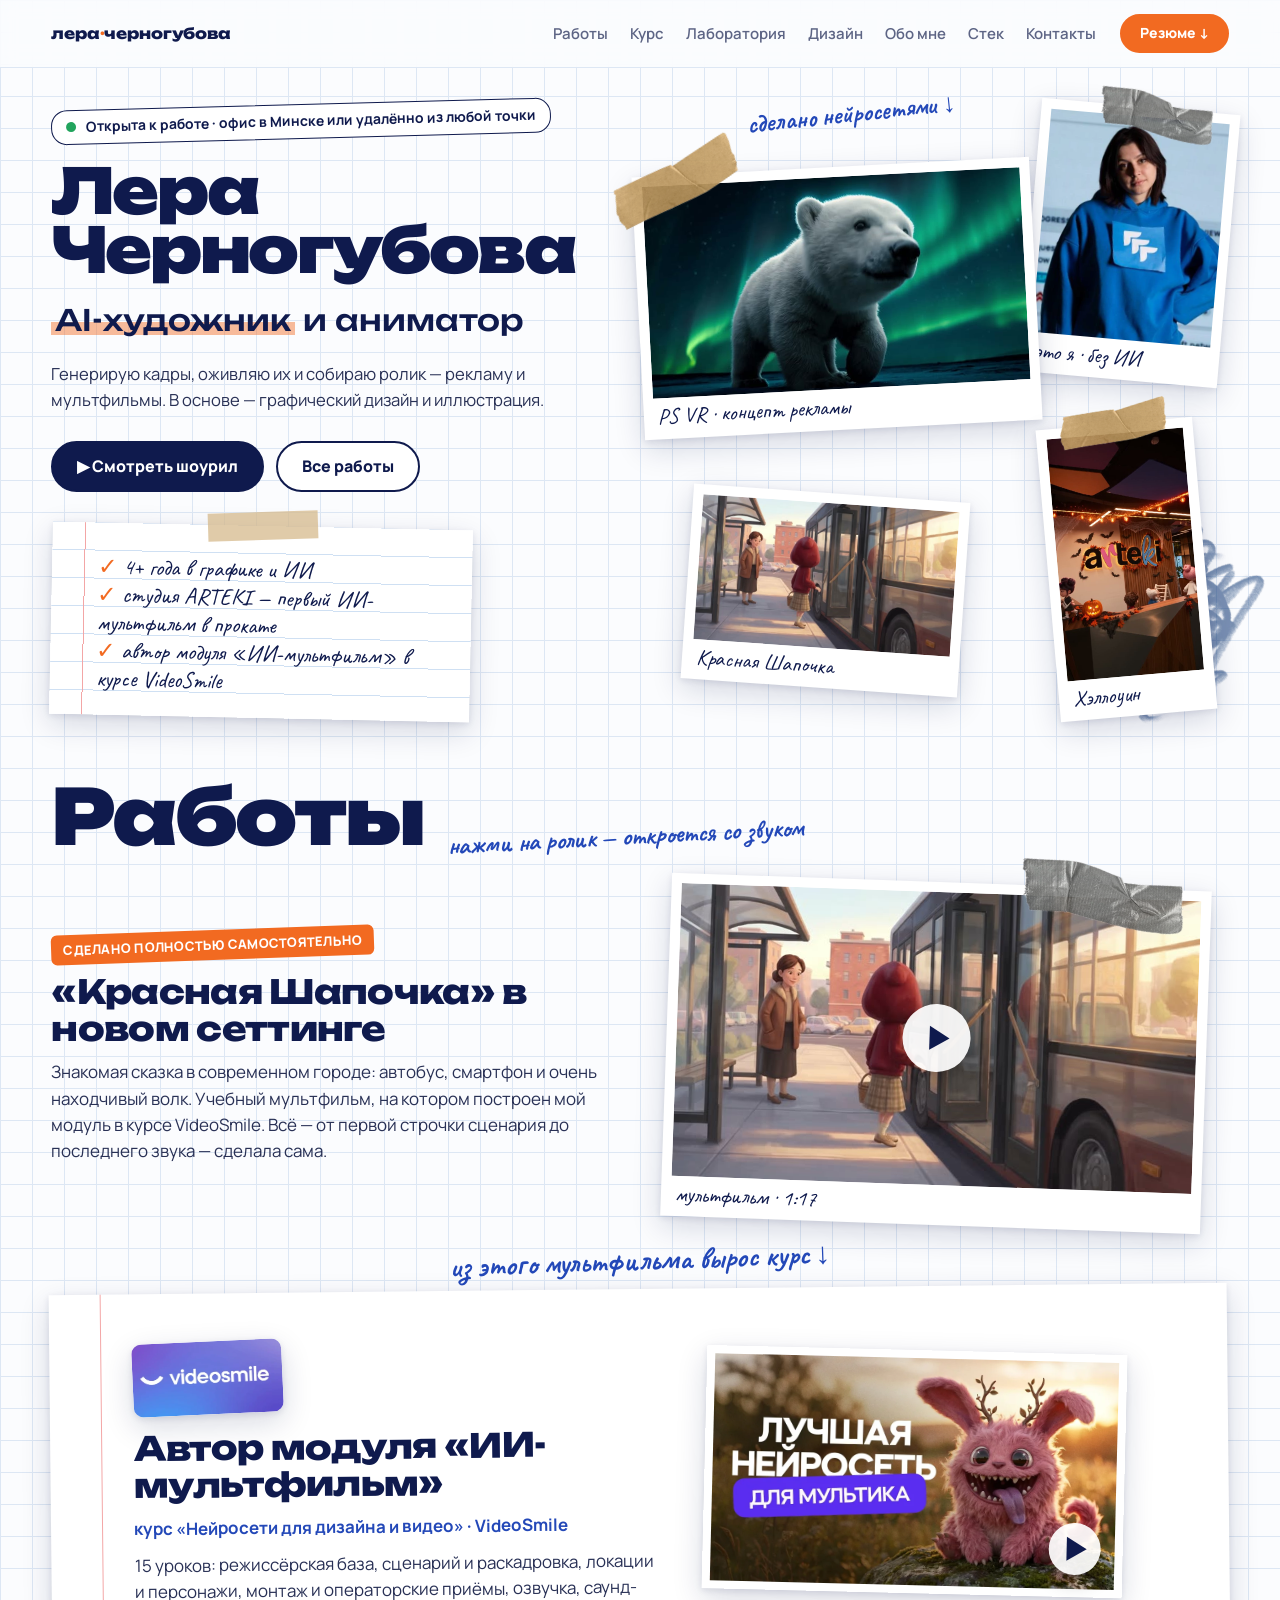
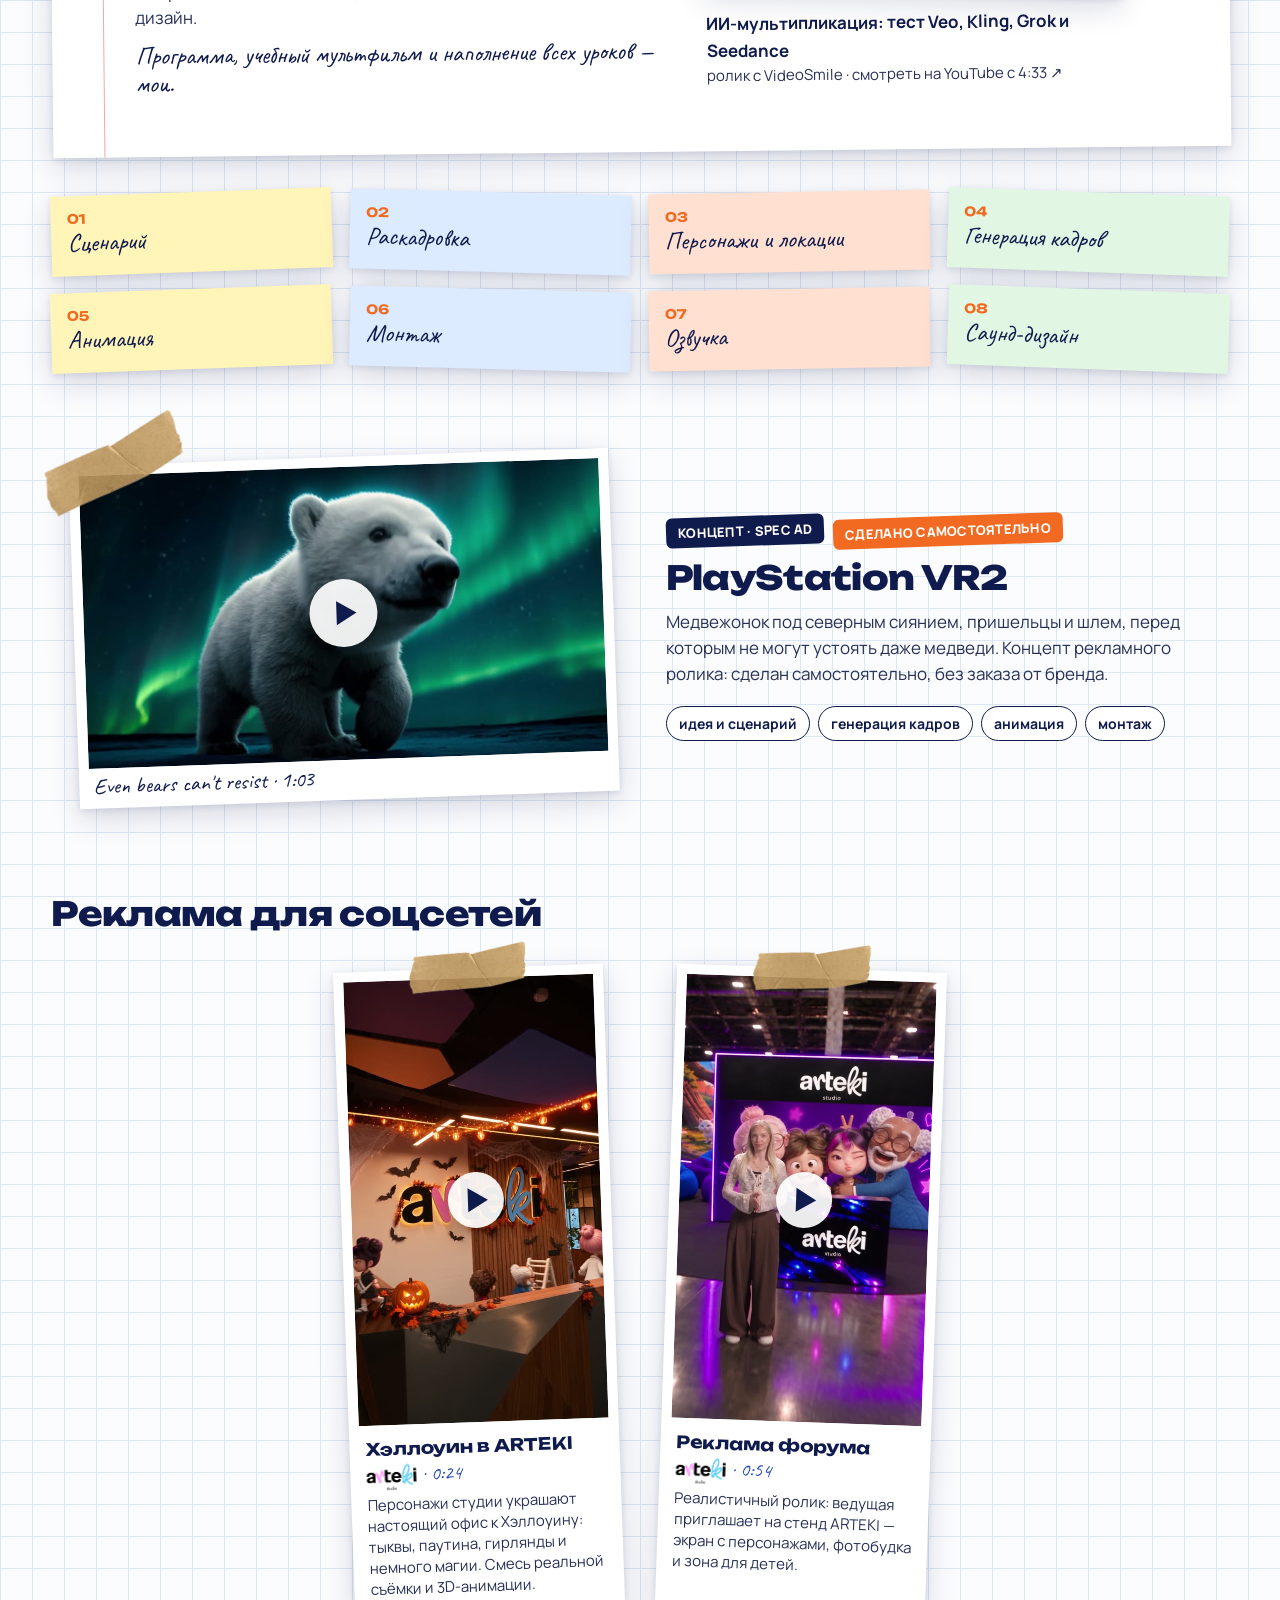
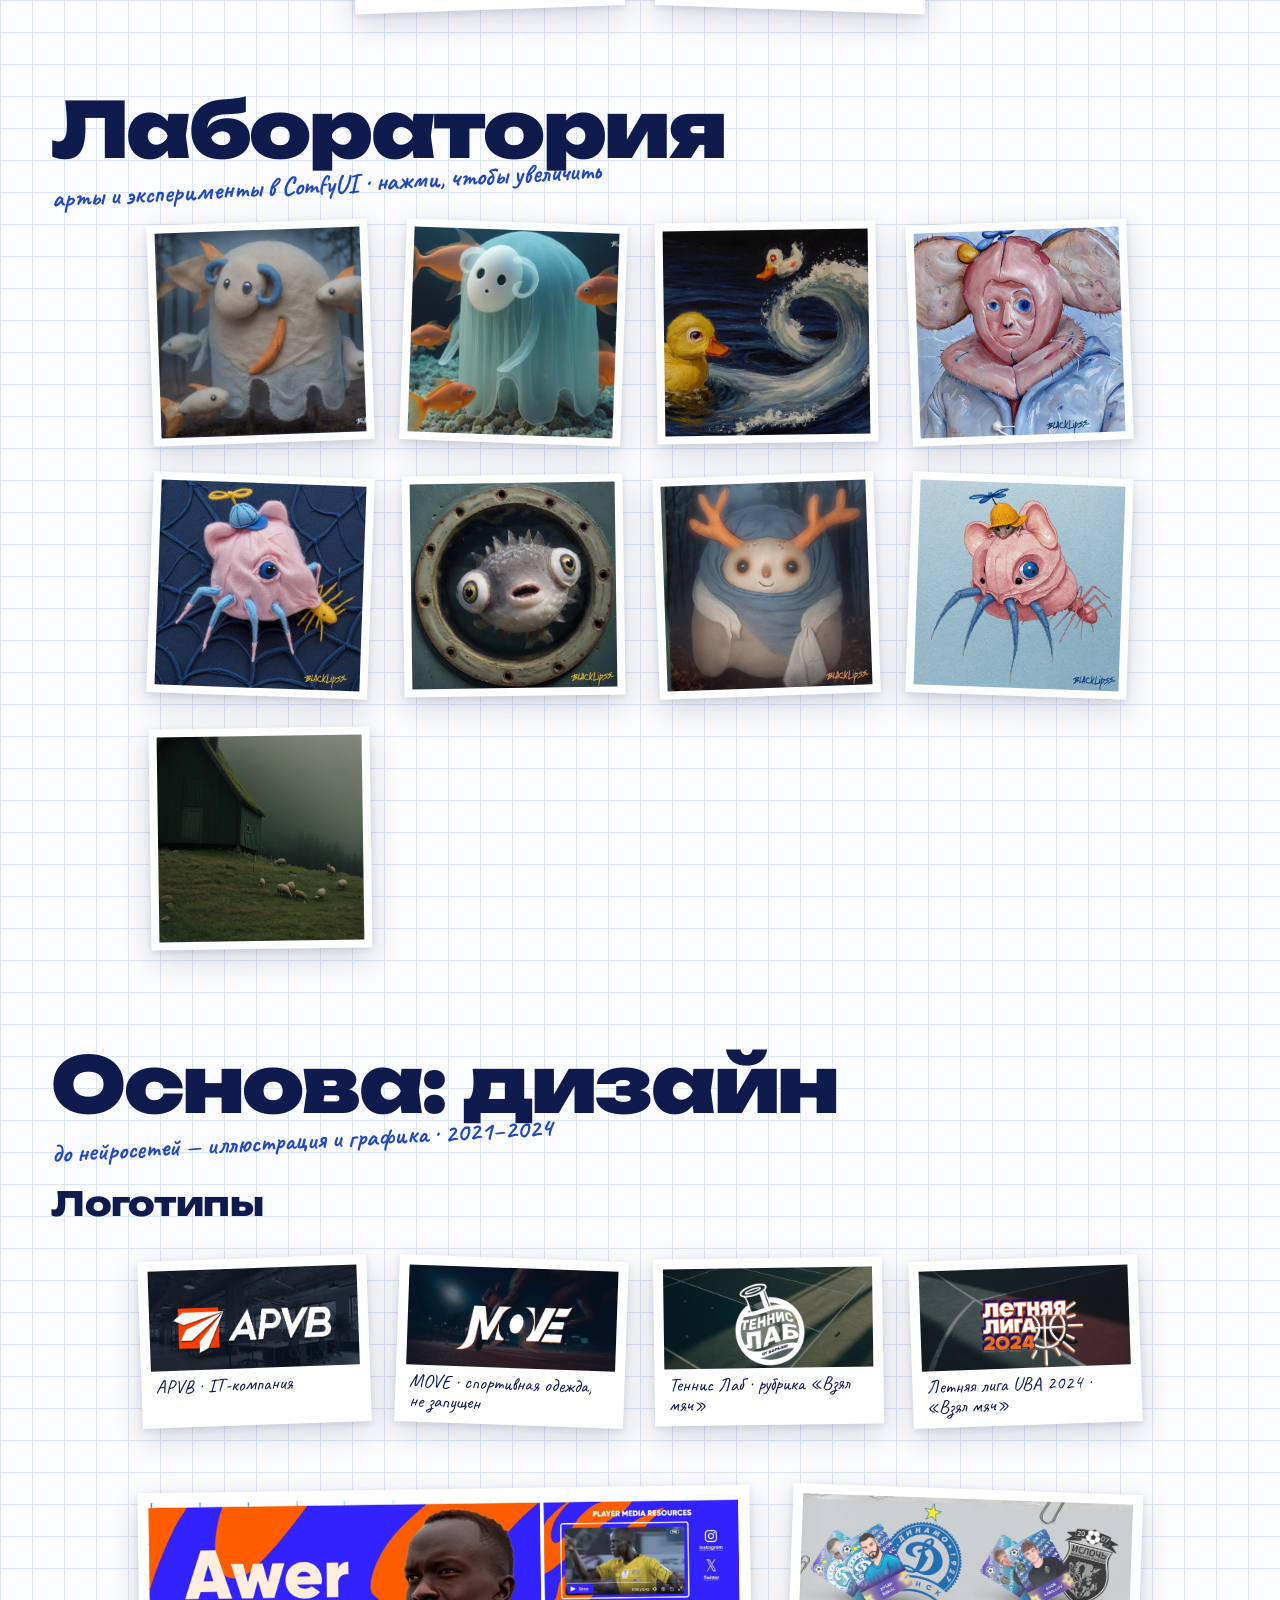
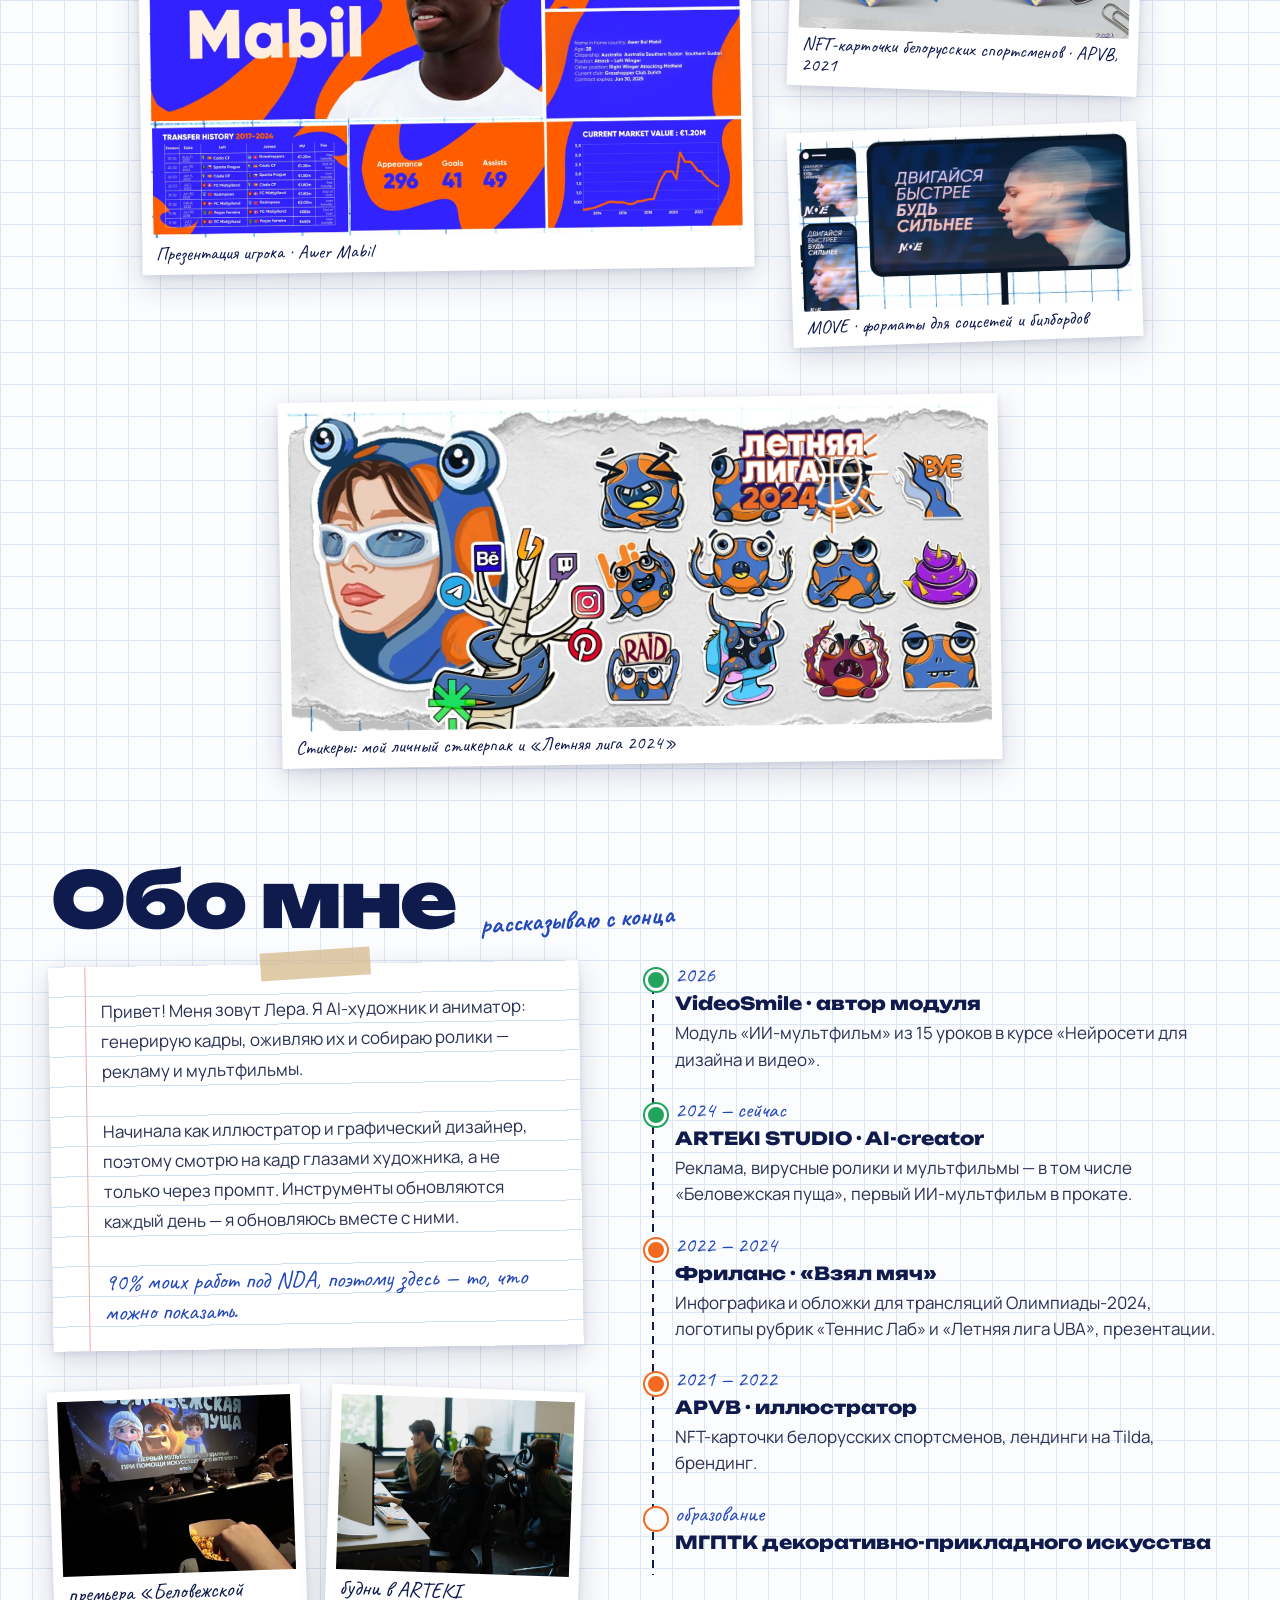
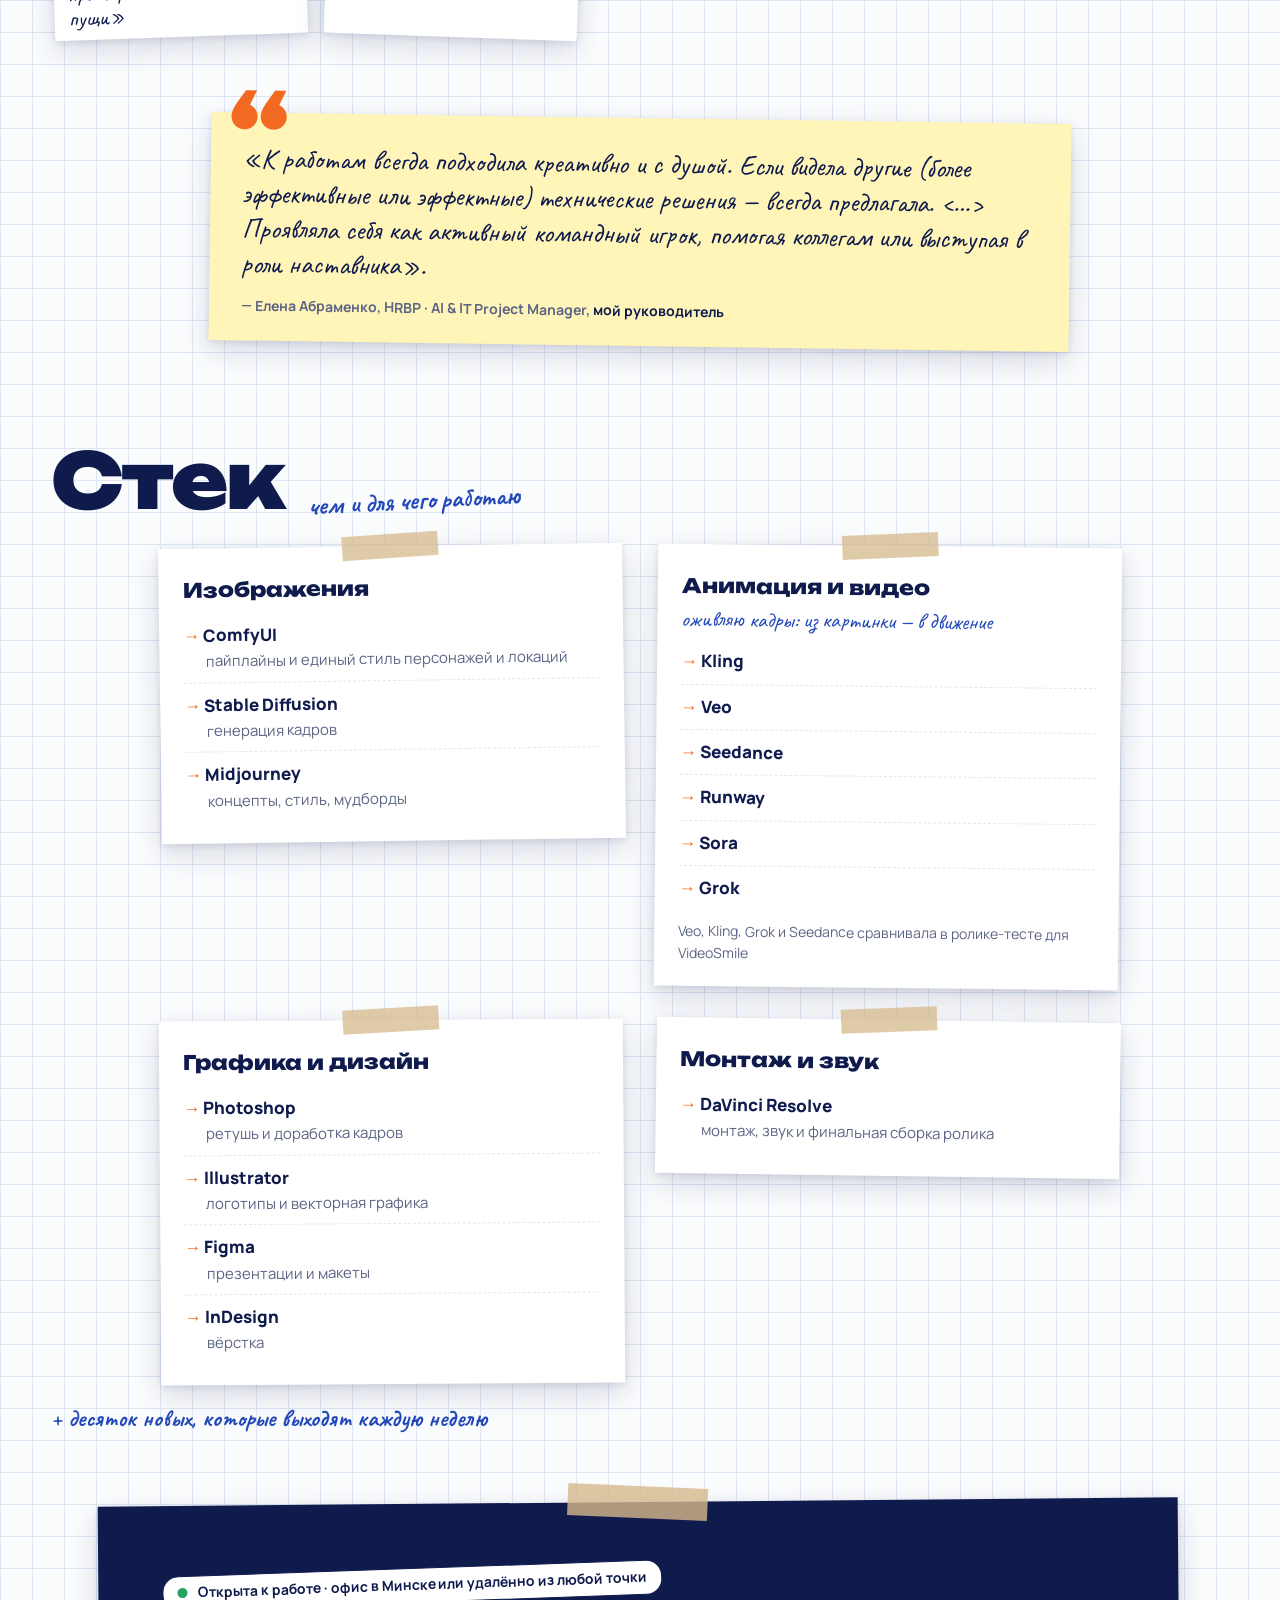
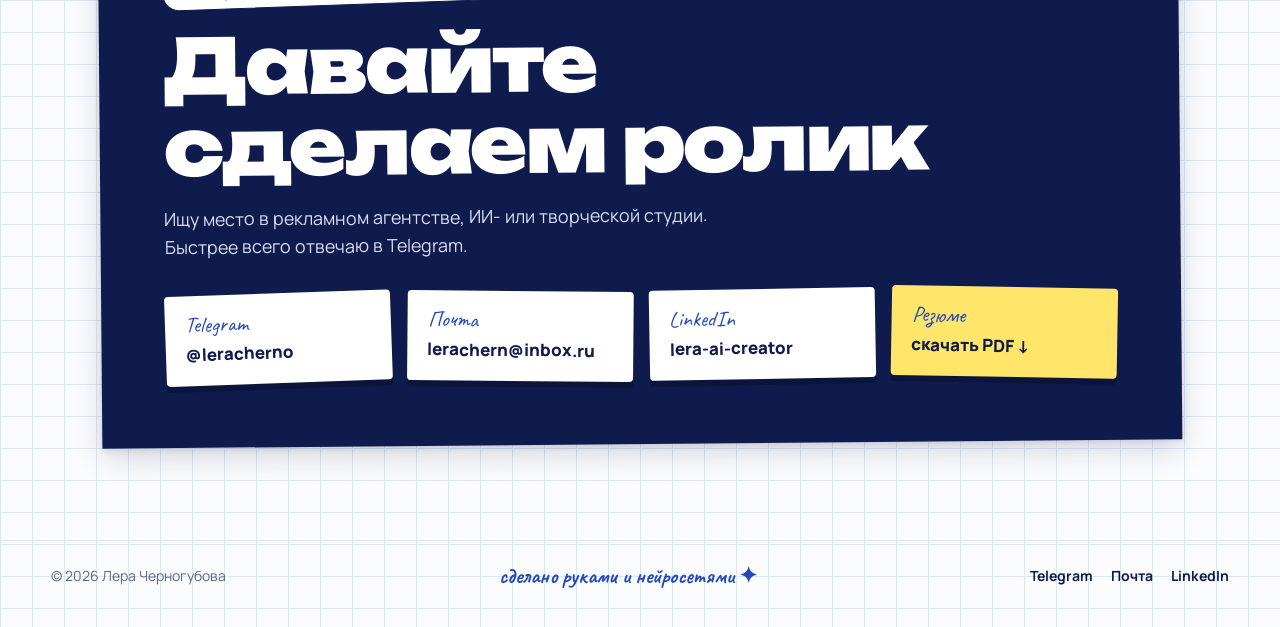
==== commit 83749d58: "Курс вышел: убрана плашка «скоро на платформе» Co-Authored-By: Claude Opus 5.5 <noreply@anthropic.co" ====
--- a/index.html
+++ b/index.html
@@ -152,7 +152,6 @@
         <article class="course" id="course">
           <div class="course__text">
             <img class="course__logo" src="assets/img/logos/videosmile.webp" alt="VideoSmile" width="190" height="92">
-            <span class="badge badge--soon">скоро на платформе</span>
             <h3 class="case__title">Автор модуля «ИИ-мультфильм»</h3>
             <p class="course__org">курс «Нейросети для дизайна и видео» · VideoSmile</p>
             <p>15 уроков: режиссёрская база, сценарий и раскадровка, локации и персонажи, монтаж и операторские приёмы, озвучка, саунд-дизайн.</p>
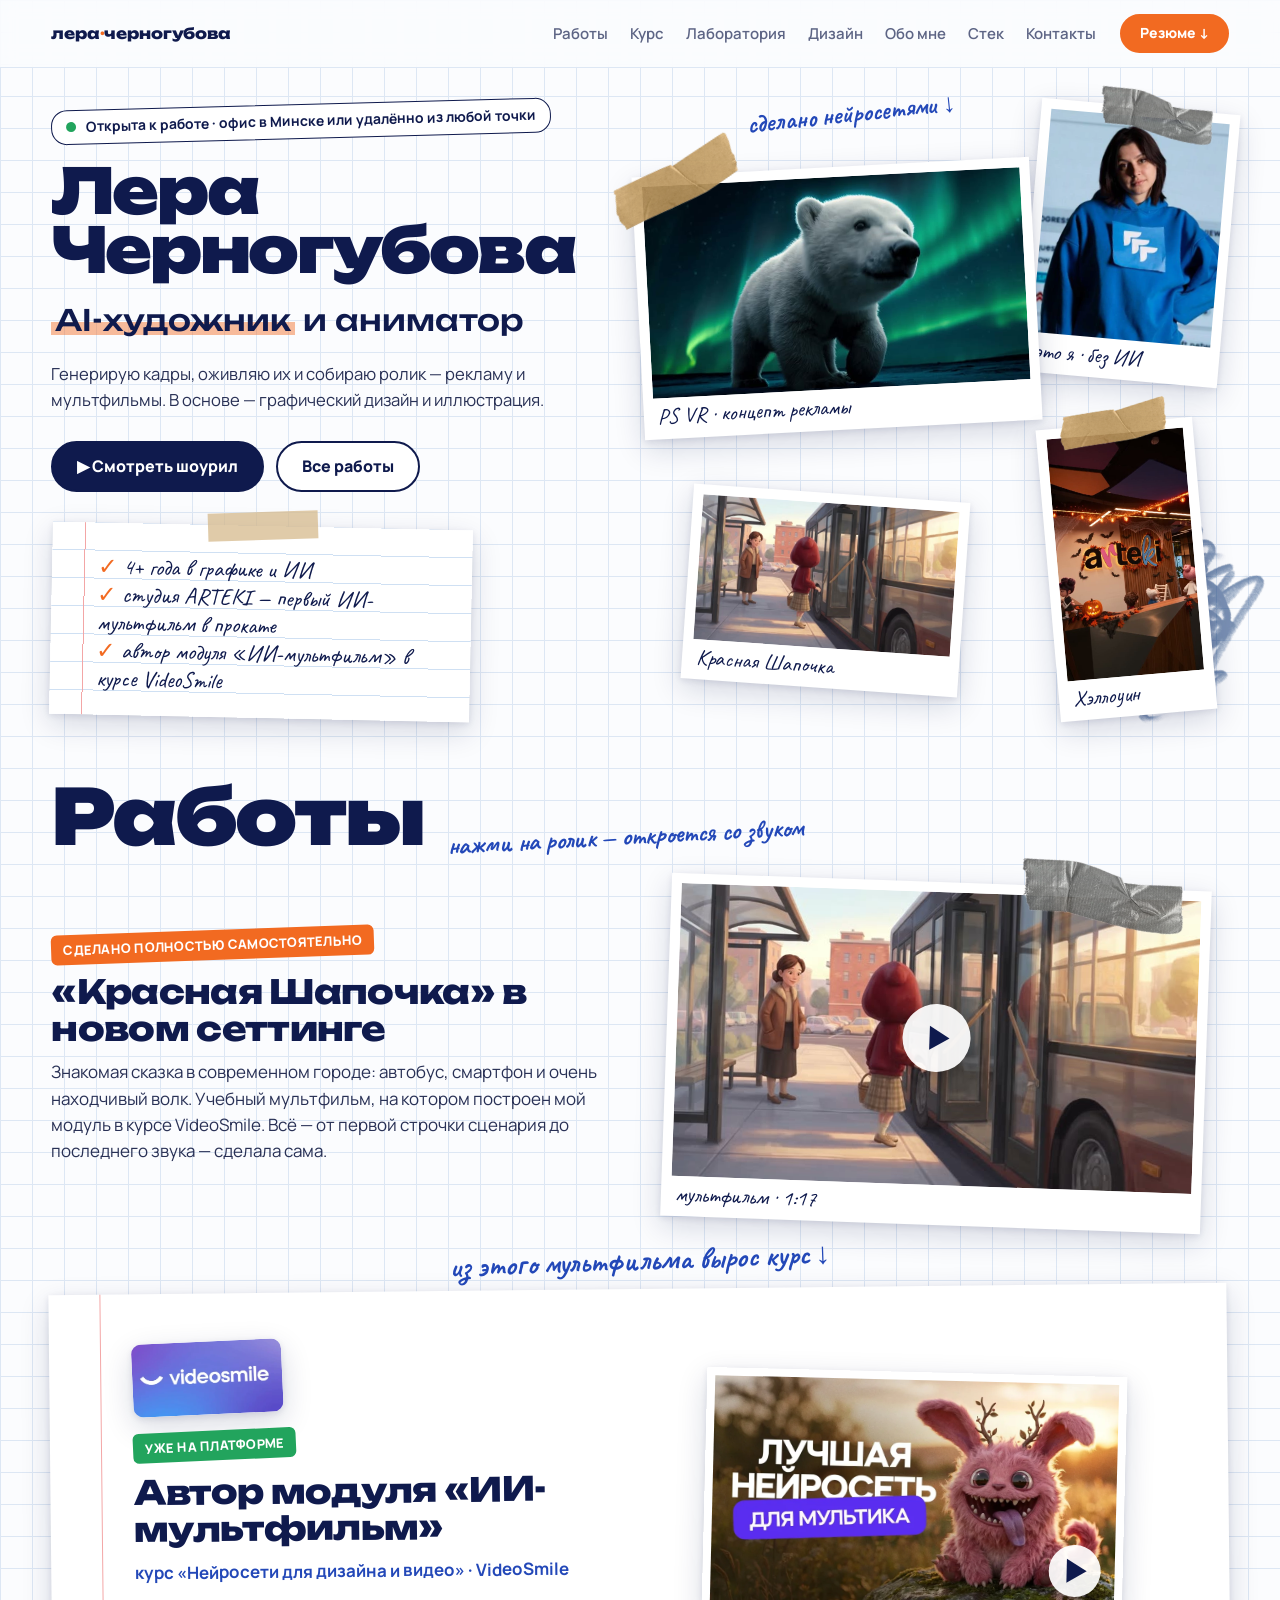
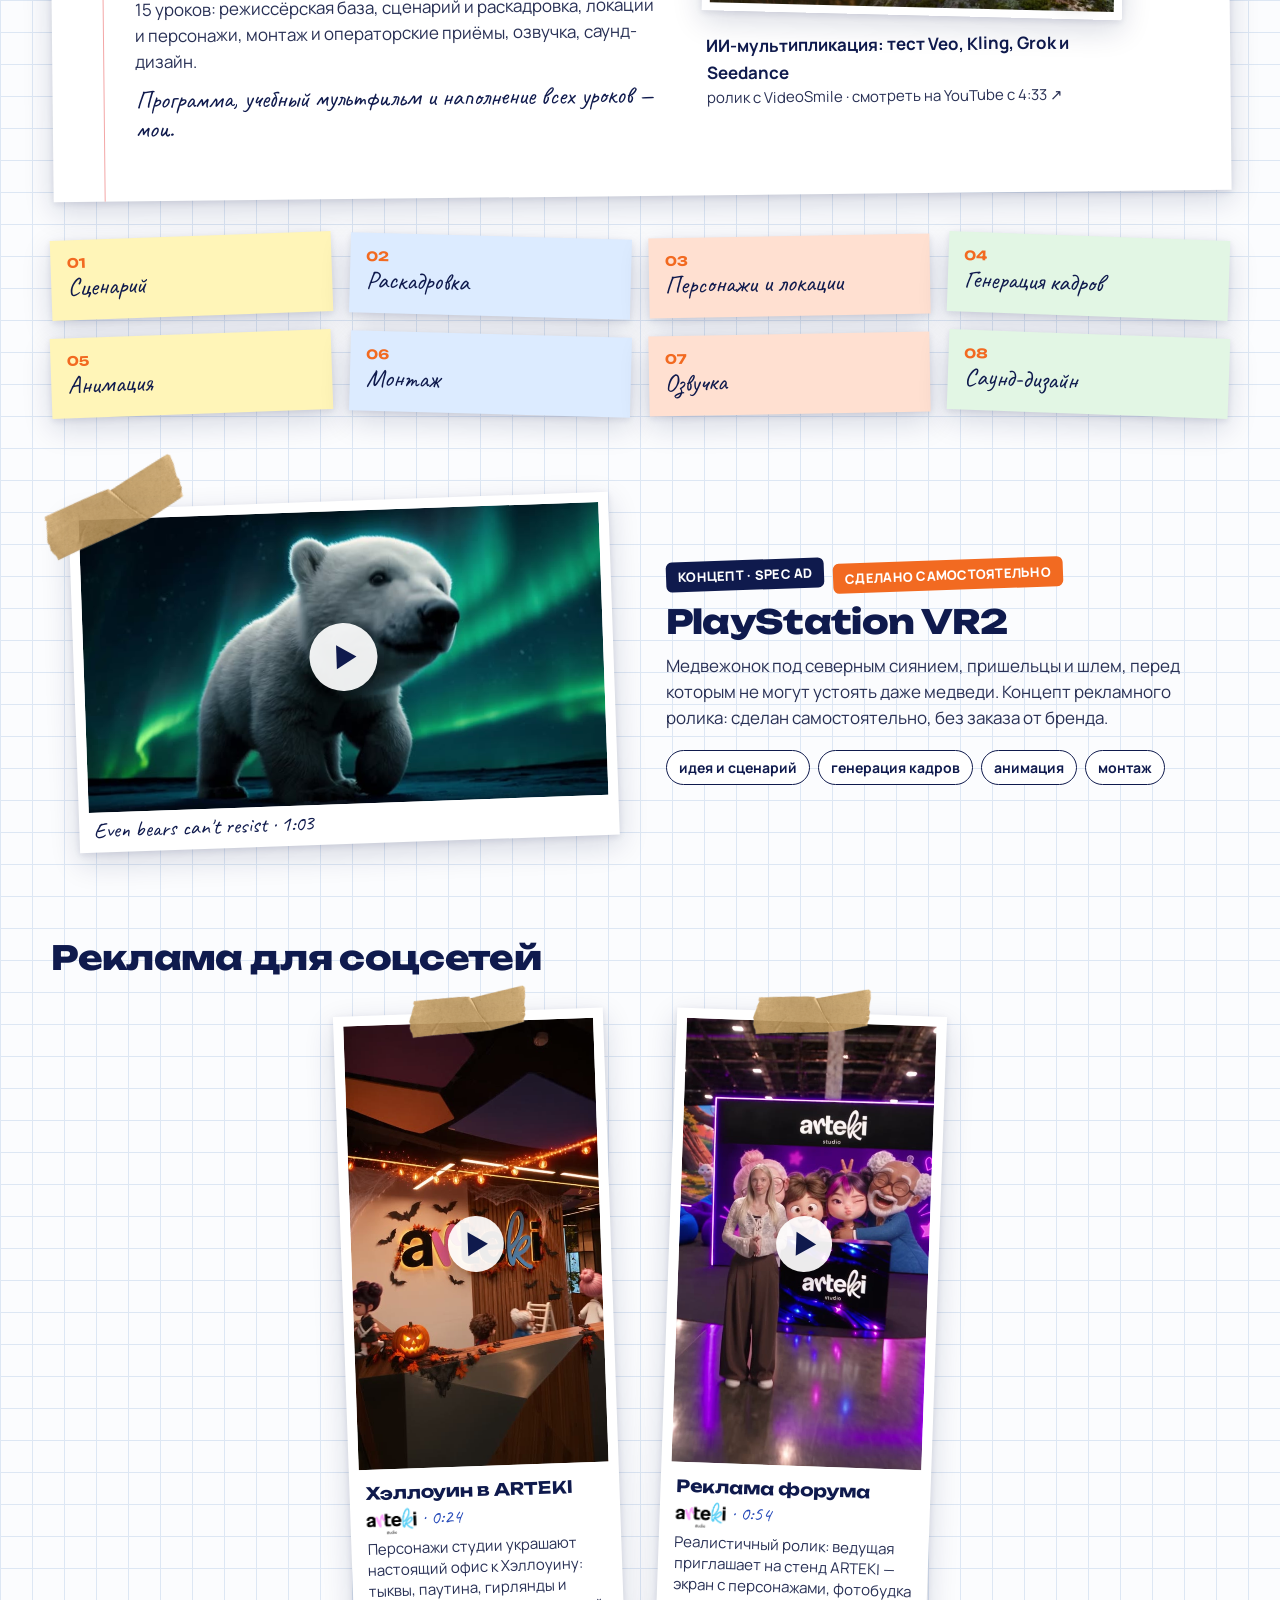
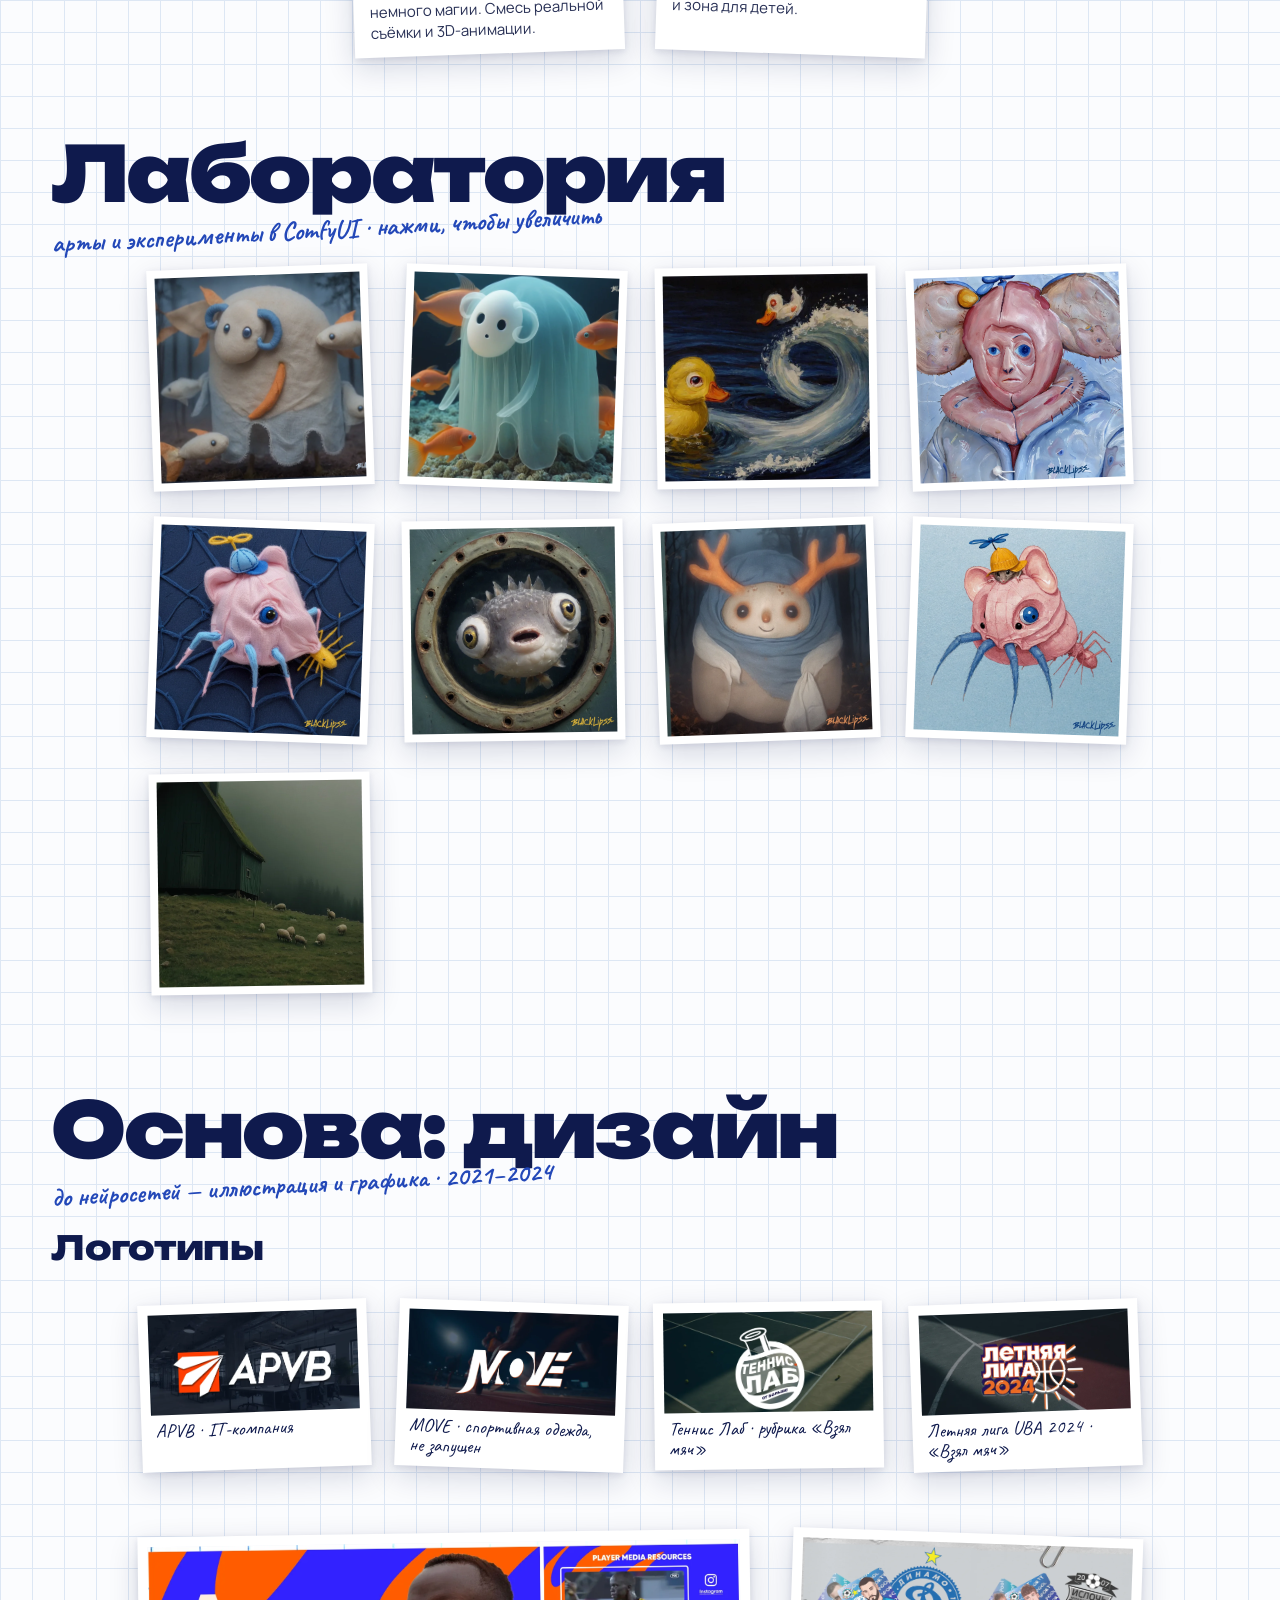
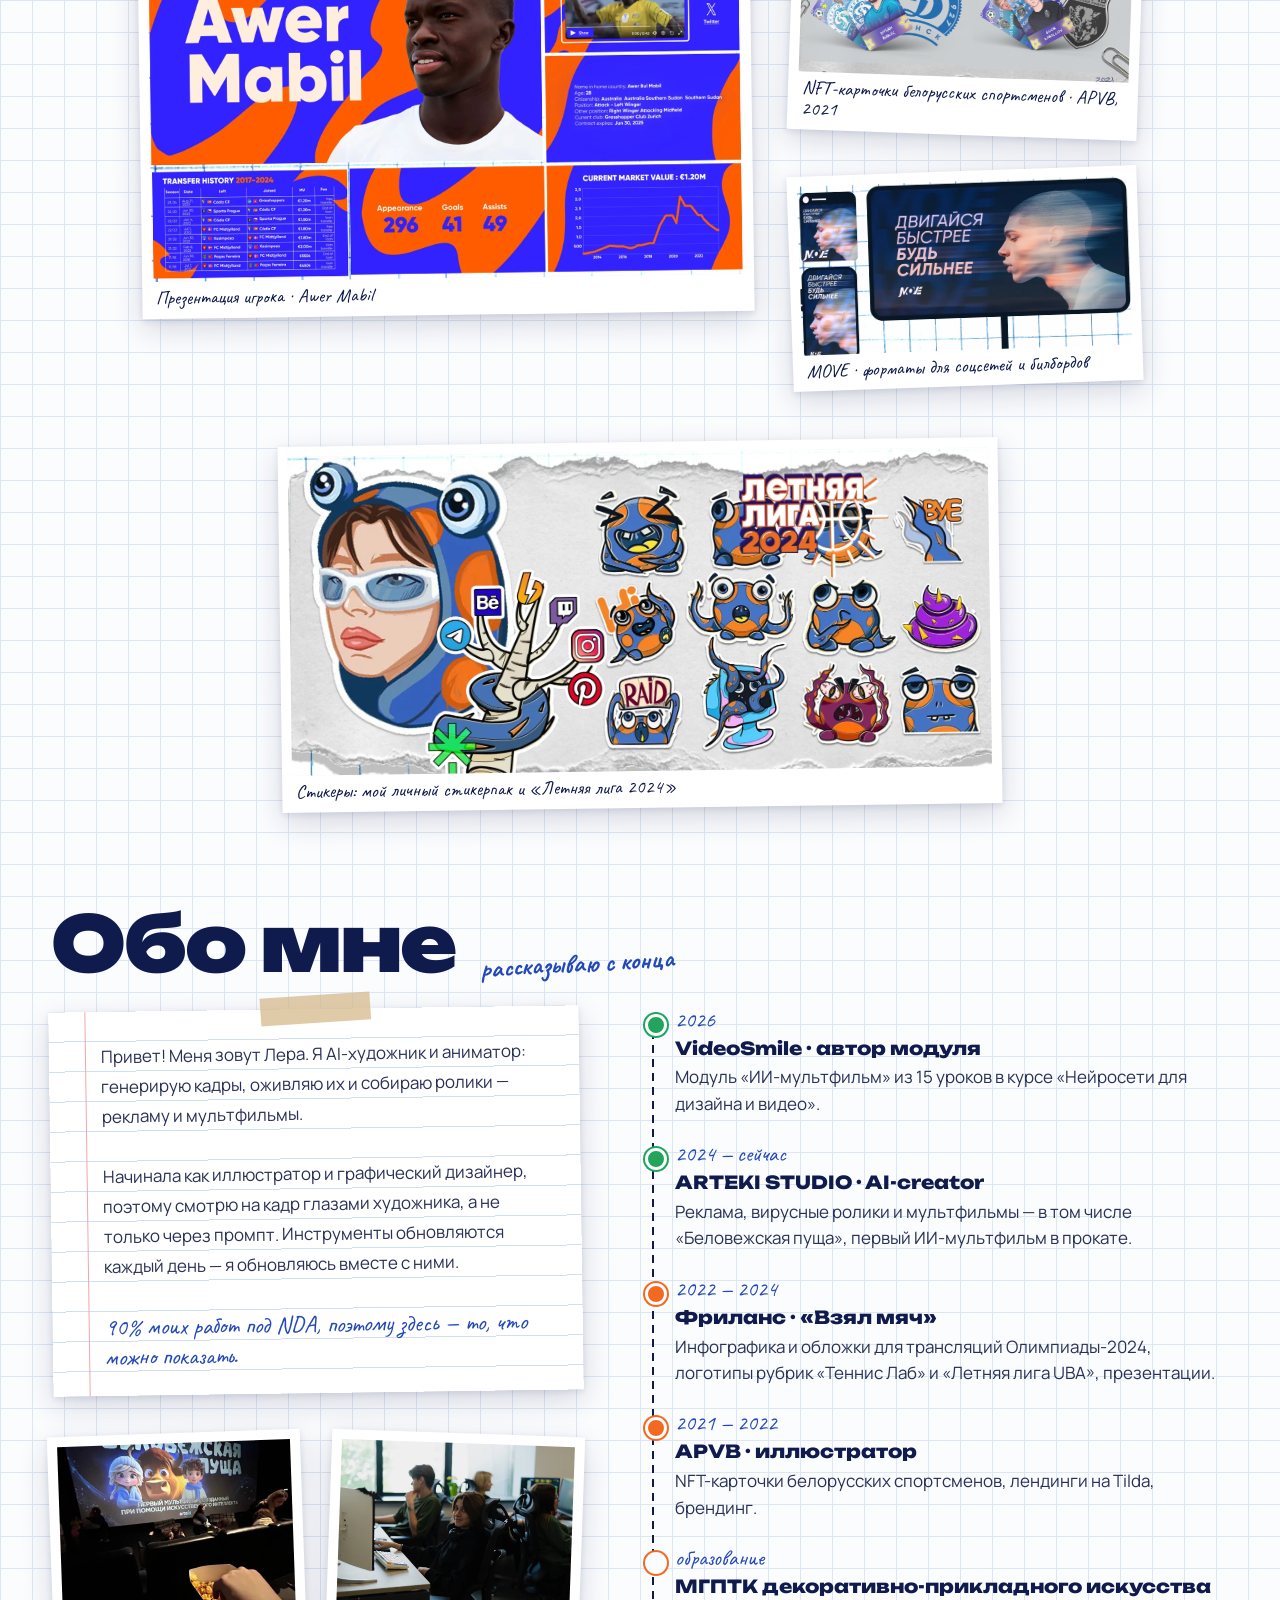
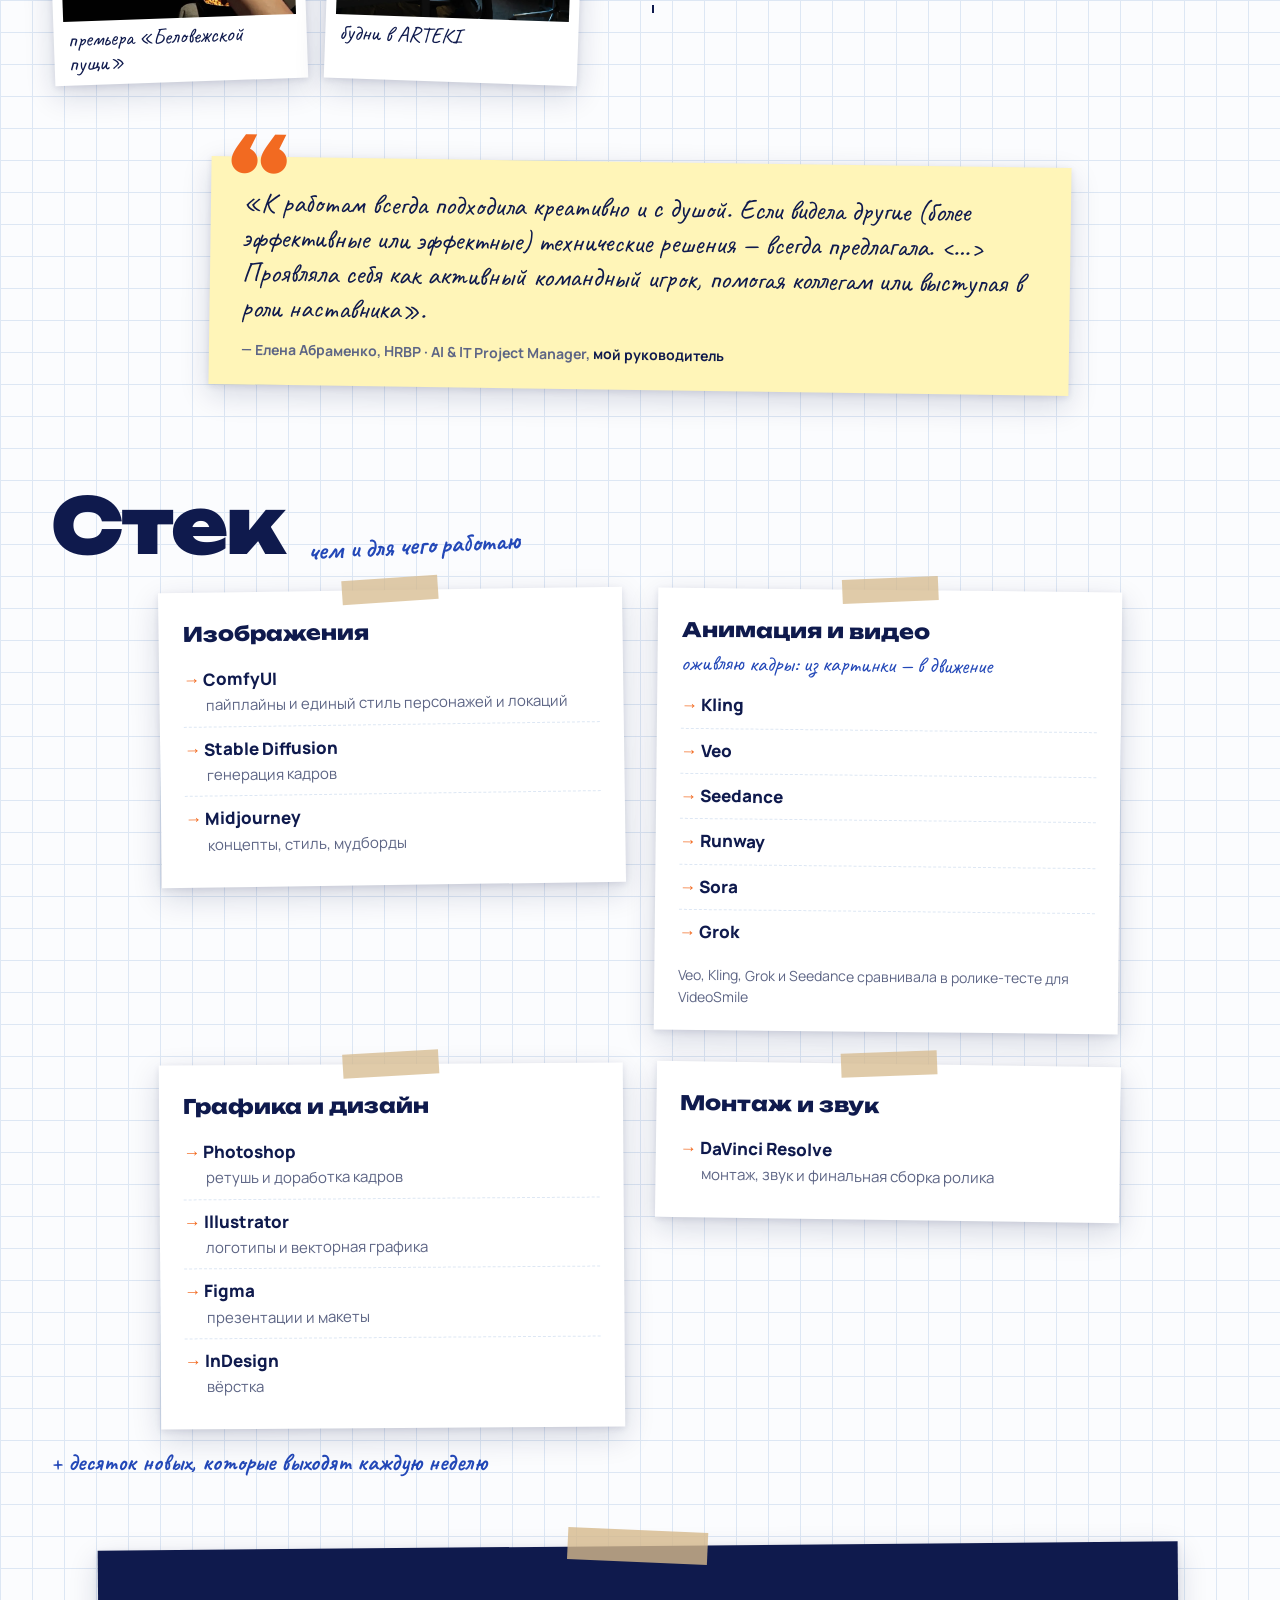
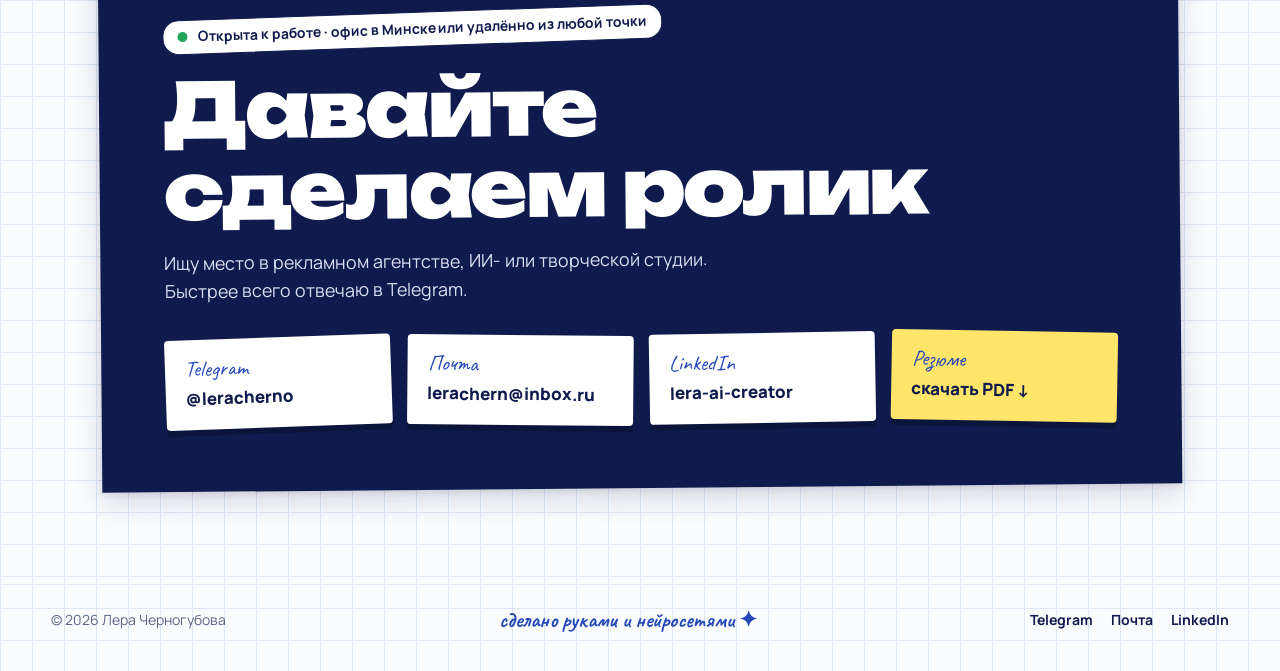
==== commit 7b3e5200: "Зелёная плашка «уже на платформе» у курса Co-Authored-By: Claude Opus 5.5 <noreply@anthropic.com>" ====
--- a/index.html
+++ b/index.html
@@ -46,7 +46,7 @@
 
   <link rel="preload" href="assets/fonts/unbounded-cyrillic.woff2" as="font" type="font/woff2" crossorigin>
   <link rel="stylesheet" href="assets/fonts/fonts.css">
-  <link rel="stylesheet" href="css/style.css?v=28">
+  <link rel="stylesheet" href="css/style.css?v=29">
 </head>
 <body>
 
@@ -152,6 +152,7 @@
         <article class="course" id="course">
           <div class="course__text">
             <img class="course__logo" src="assets/img/logos/videosmile.webp" alt="VideoSmile" width="190" height="92">
+            <span class="badge badge--live">уже на платформе</span>
             <h3 class="case__title">Автор модуля «ИИ-мультфильм»</h3>
             <p class="course__org">курс «Нейросети для дизайна и видео» · VideoSmile</p>
             <p>15 уроков: режиссёрская база, сценарий и раскадровка, локации и персонажи, монтаж и операторские приёмы, озвучка, саунд-дизайн.</p>
--- a/css/style.css
+++ b/css/style.css
@@ -234,6 +234,7 @@
 .badge--spec { background: var(--ink); color: #fff; }
 .badge--solo { background: var(--orange); color: #fff; }
 .badge--soon { background: #ffe66b; color: var(--ink); }
+.badge--live { background: var(--green); color: #fff; }
 
 .tags { display: flex; flex-wrap: wrap; gap: 8px; margin: 18px 0 0; padding: 0; list-style: none; }
 .tags li {
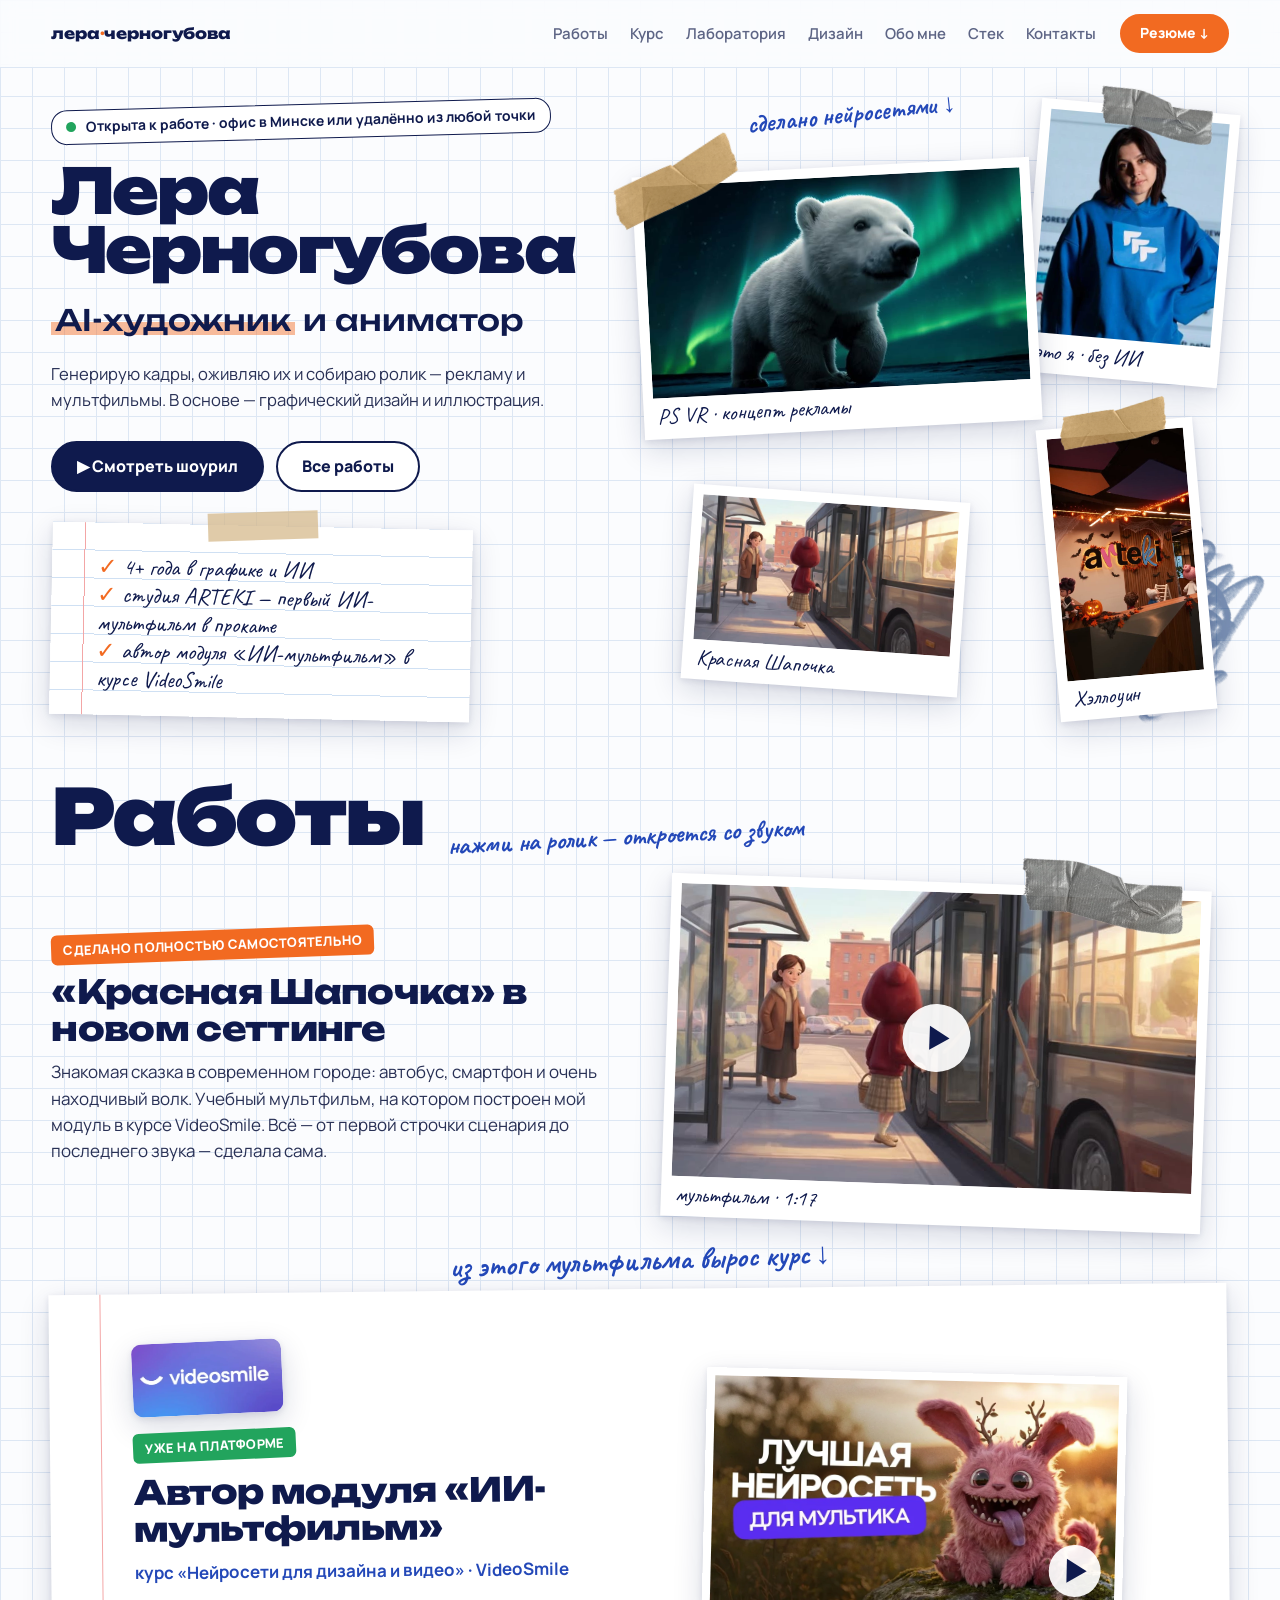
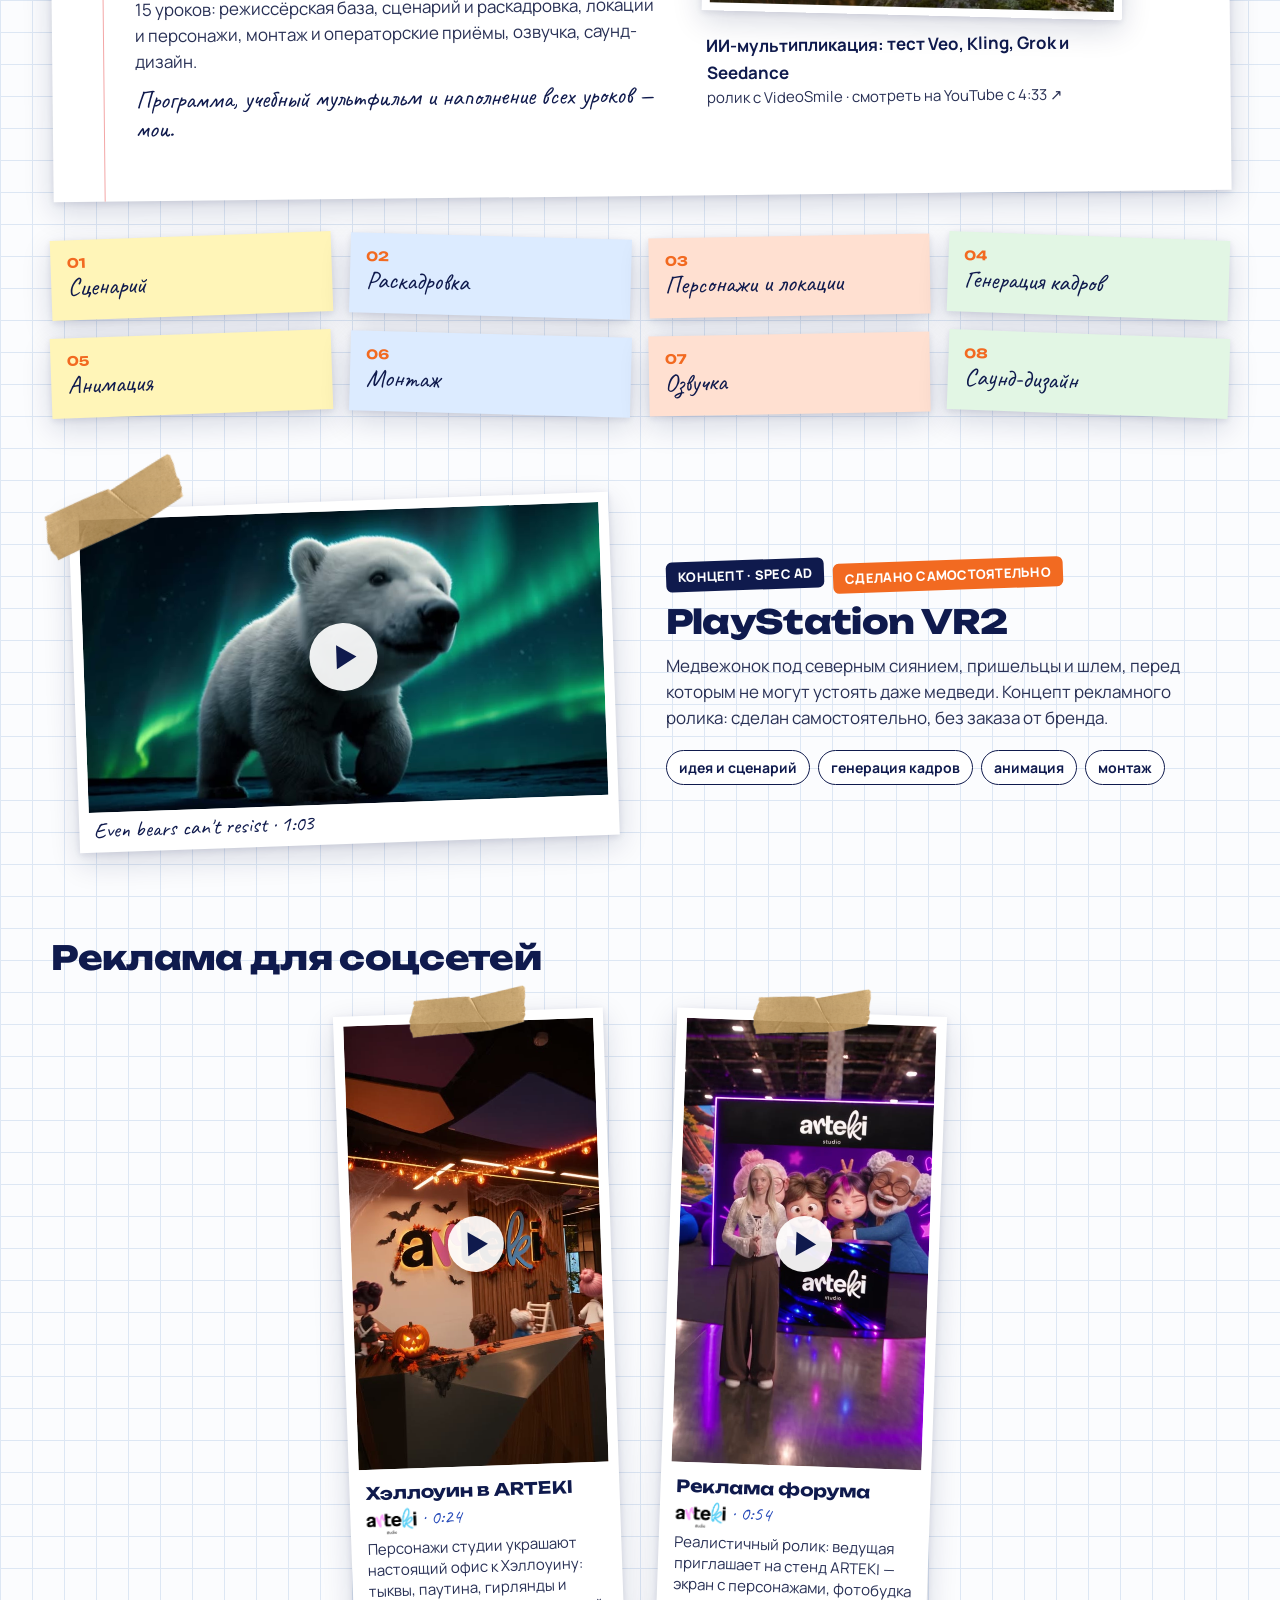
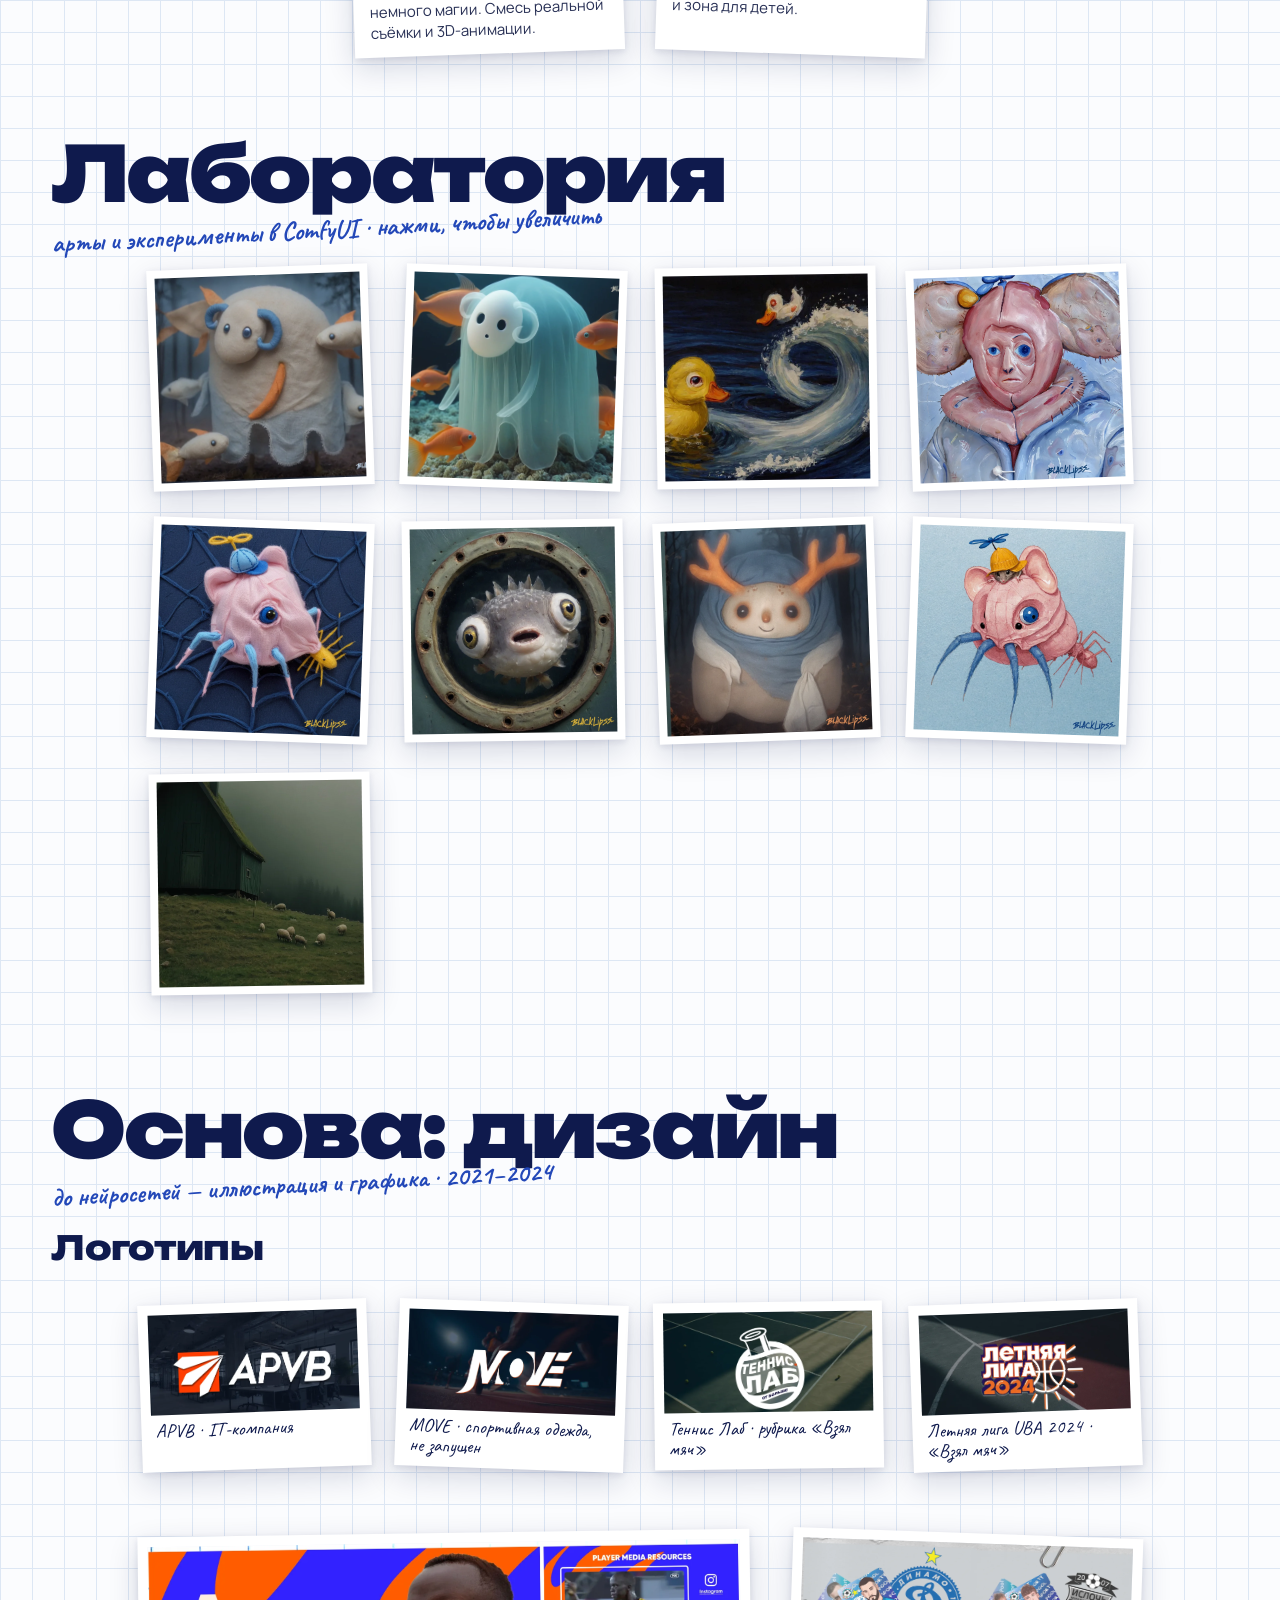
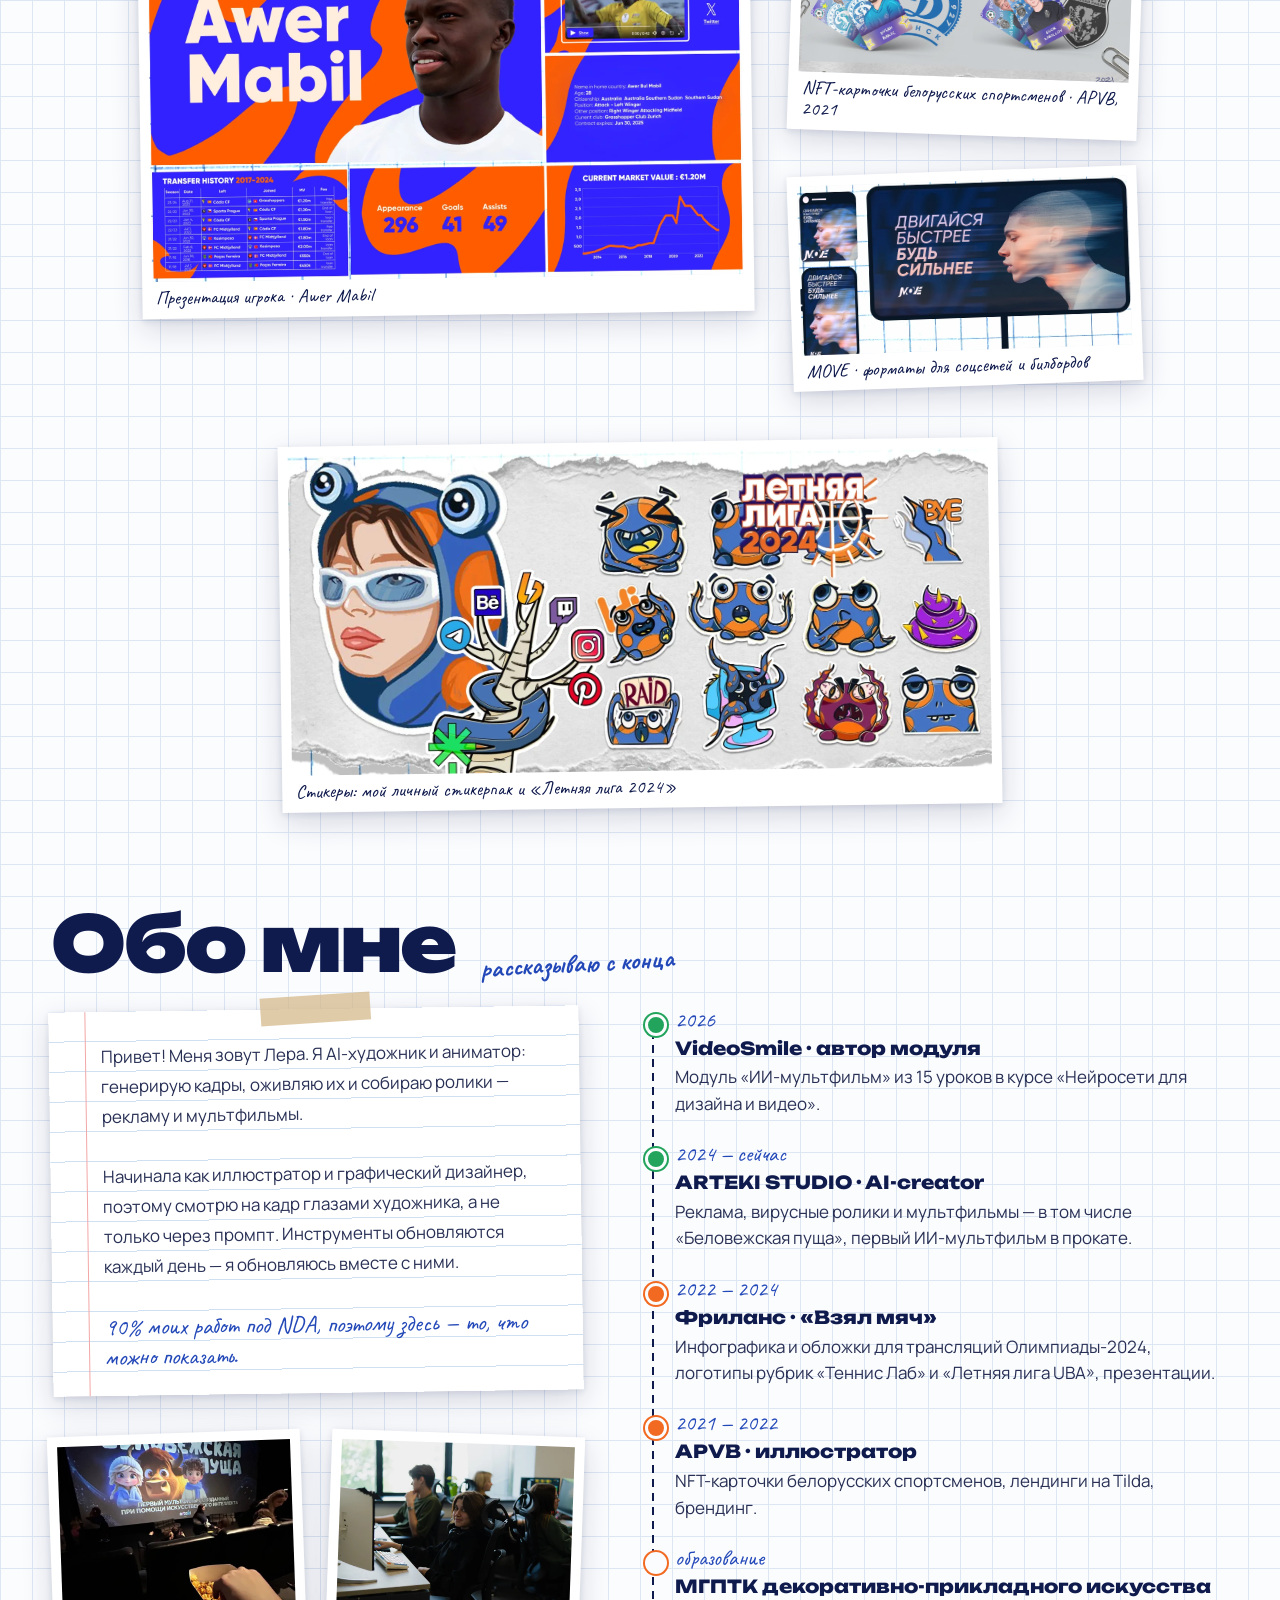
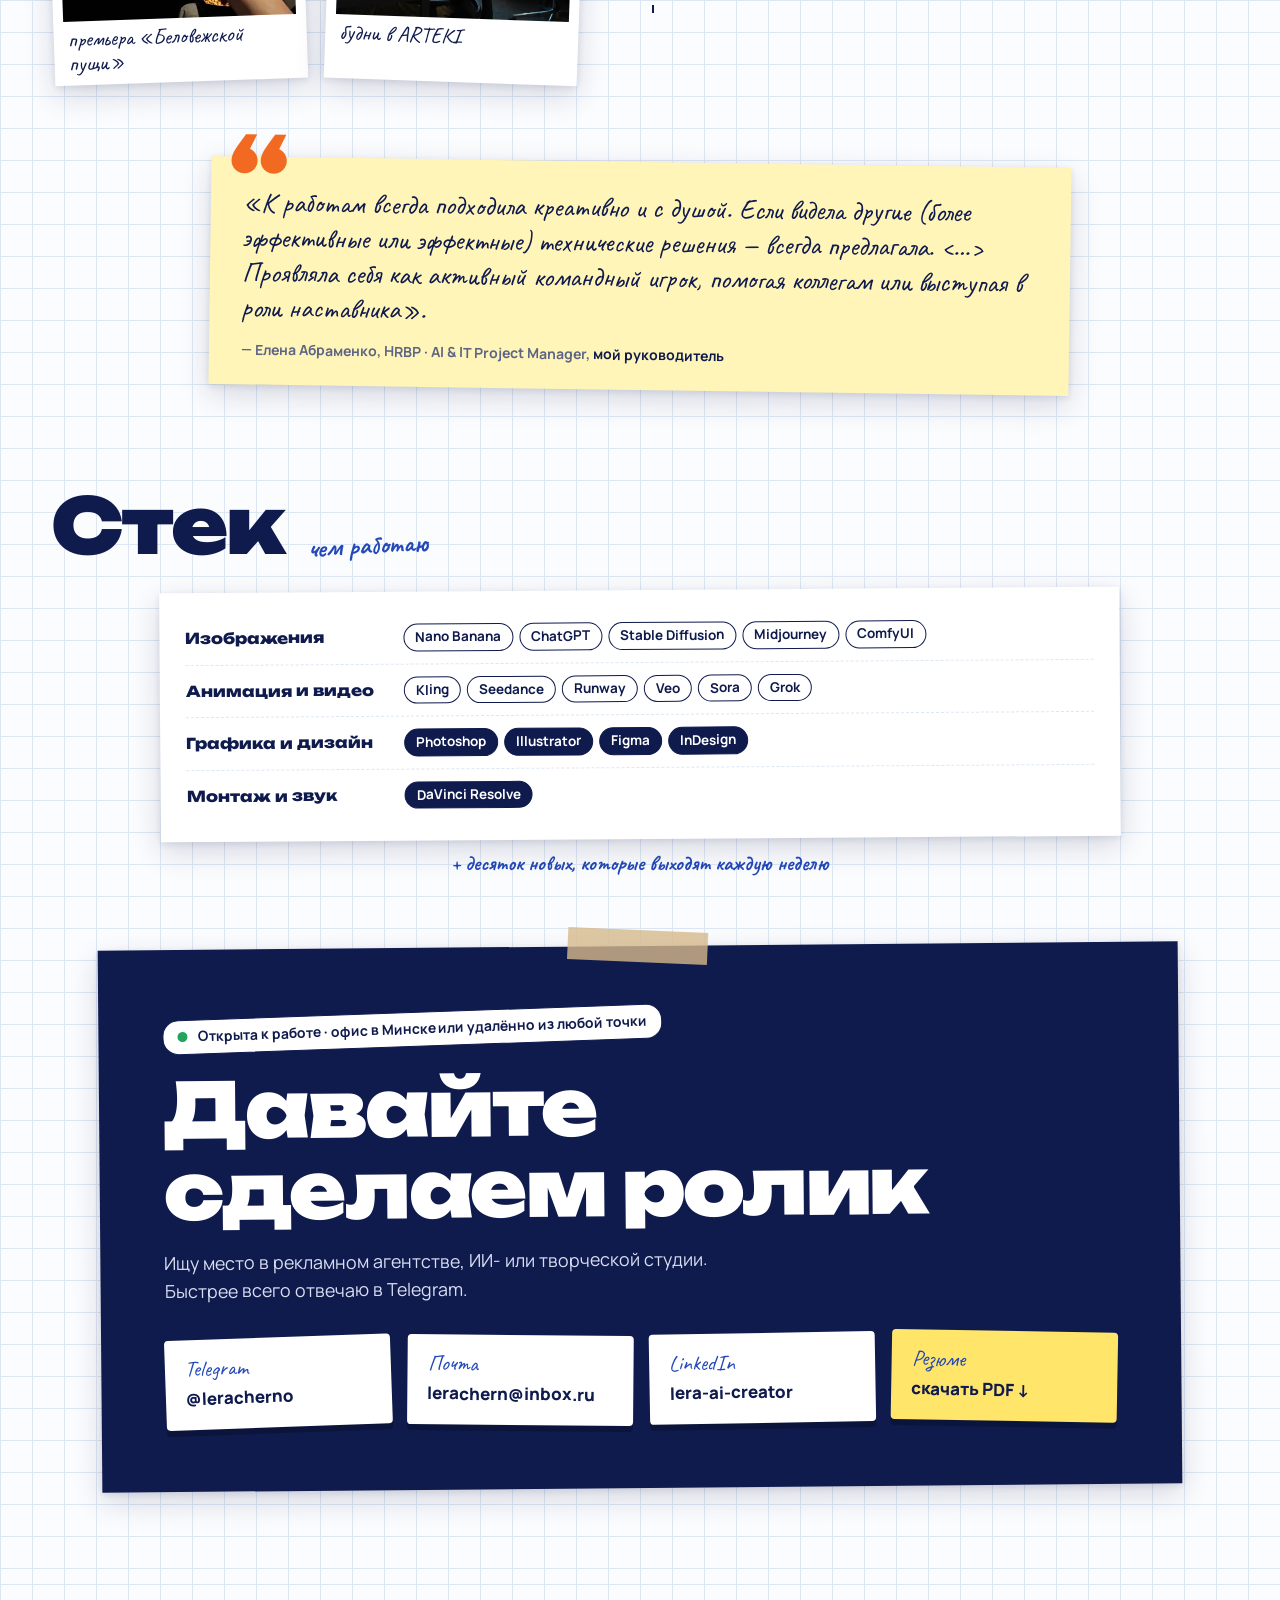
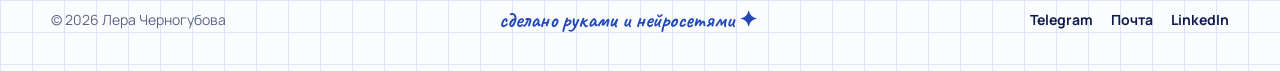
==== commit df2b48da: "Стек компактно: строки с мелкими плашками на один экран - Изображения: Nano Banana, ChatGPT первые, " ====
--- a/index.html
+++ b/index.html
@@ -38,7 +38,7 @@
     "address": { "@type": "PostalAddress", "addressLocality": "Минск", "addressCountry": "BY" },
     "worksFor": { "@type": "Organization", "name": "ARTEKI STUDIO" },
     "sameAs": ["https://www.linkedin.com/in/lera-ai-creator/", "https://t.me/leracherno"],
-    "knowsAbout": ["генеративный ИИ", "AI-анимация", "ИИ-мультипликация", "нейросети", "ComfyUI", "Stable Diffusion",
+    "knowsAbout": ["генеративный ИИ", "AI-анимация", "ИИ-мультипликация", "нейросети", "Nano Banana", "ChatGPT", "ComfyUI", "Stable Diffusion",
                    "Midjourney", "Kling", "Veo", "Runway", "Seedance", "промпт-инжиниринг", "раскадровка",
                    "монтаж", "DaVinci Resolve", "саунд-дизайн", "графический дизайн", "иллюстрация", "Photoshop", "Illustrator", "Figma"]
   }
@@ -46,7 +46,7 @@
 
   <link rel="preload" href="assets/fonts/unbounded-cyrillic.woff2" as="font" type="font/woff2" crossorigin>
   <link rel="stylesheet" href="assets/fonts/fonts.css">
-  <link rel="stylesheet" href="css/style.css?v=29">
+  <link rel="stylesheet" href="css/style.css?v=30">
 </head>
 <body>
 
@@ -402,46 +402,26 @@
     <section class="stack" id="stack">
       <header class="section-head">
         <h2 class="section-title">Стек</h2>
-        <p class="hand">чем и для чего работаю</p>
+        <p class="hand">чем работаю</p>
       </header>
 
-      <div class="stack__grid">
-        <article class="stack__group">
+      <div class="stack__card">
+        <div class="stack__row">
           <h3>Изображения</h3>
-          <ul>
-            <li><b>ComfyUI</b><span>пайплайны и единый стиль персонажей и локаций</span></li>
-            <li><b>Stable Diffusion</b><span>генерация кадров</span></li>
-            <li><b>Midjourney</b><span>концепты, стиль, мудборды</span></li>
-          </ul>
-        </article>
-        <article class="stack__group">
+          <ul class="stack__chips"><li>Nano Banana</li><li>ChatGPT</li><li>Stable Diffusion</li><li>Midjourney</li><li>ComfyUI</li></ul>
+        </div>
+        <div class="stack__row">
           <h3>Анимация и видео</h3>
-          <p class="stack__lead">оживляю кадры: из картинки — в движение</p>
-          <ul>
-            <li><b>Kling</b></li>
-            <li><b>Veo</b></li>
-            <li><b>Seedance</b></li>
-            <li><b>Runway</b></li>
-            <li><b>Sora</b></li>
-            <li><b>Grok</b></li>
-          </ul>
-          <p class="stack__note">Veo, Kling, Grok и Seedance сравнивала в ролике-тесте для VideoSmile</p>
-        </article>
-        <article class="stack__group">
+          <ul class="stack__chips"><li>Kling</li><li>Seedance</li><li>Runway</li><li>Veo</li><li>Sora</li><li>Grok</li></ul>
+        </div>
+        <div class="stack__row">
           <h3>Графика и дизайн</h3>
-          <ul>
-            <li><b>Photoshop</b><span>ретушь и доработка кадров</span></li>
-            <li><b>Illustrator</b><span>логотипы и векторная графика</span></li>
-            <li><b>Figma</b><span>презентации и макеты</span></li>
-            <li><b>InDesign</b><span>вёрстка</span></li>
-          </ul>
-        </article>
-        <article class="stack__group">
+          <ul class="stack__chips"><li>Photoshop</li><li>Illustrator</li><li>Figma</li><li>InDesign</li></ul>
+        </div>
+        <div class="stack__row">
           <h3>Монтаж и звук</h3>
-          <ul>
-            <li><b>DaVinci Resolve</b><span>монтаж, звук и финальная сборка ролика</span></li>
-          </ul>
-        </article>
+          <ul class="stack__chips"><li>DaVinci Resolve</li></ul>
+        </div>
       </div>
       <p class="hand stack__more">+ десяток новых, которые выходят каждую неделю</p>
     </section>
--- a/css/style.css
+++ b/css/style.css
@@ -588,3 +588,24 @@
   .pipeline { margin-top: 0; }
   .section-head { margin-bottom: 18px; }
 }
+
+/* ---------- стек: компактно, на один экран, мелкими плашками ---------- */
+.stack__card {
+  max-width: 960px; margin: 0 auto; padding: 20px 26px; background: #fff; box-shadow: var(--shadow);
+  transform: rotate(-.4deg);
+}
+.stack__row { display: grid; grid-template-columns: 200px 1fr; gap: 6px 18px; align-items: center; padding: 12px 0; border-bottom: 1.5px dashed var(--grid); }
+.stack__row:last-child { border-bottom: 0; }
+.stack__row h3 { margin: 0; font-family: var(--f-display); font-weight: 800; font-size: 15px; color: var(--ink); }
+.stack__chips { display: flex; flex-wrap: wrap; gap: 6px; margin: 0; padding: 0; list-style: none; }
+.stack__chips li {
+  padding: 4px 11px; border: 1.5px solid var(--ink); border-radius: 999px; background: #fff;
+  font-weight: 700; font-size: 13.5px; line-height: 1.3; color: var(--ink);
+}
+.stack__row:nth-child(3) .stack__chips li, .stack__row:nth-child(4) .stack__chips li { background: var(--ink); color: #fff; }
+.stack__more { margin: 14px 0 0; text-align: center; font-size: 21px; }
+@media (max-width: 600px) {
+  .stack__card { padding: 12px 16px; }
+  .stack__row { grid-template-columns: 1fr; padding: 10px 0; }
+  .stack__chips li { font-size: 12.5px; padding: 3px 9px; }
+}
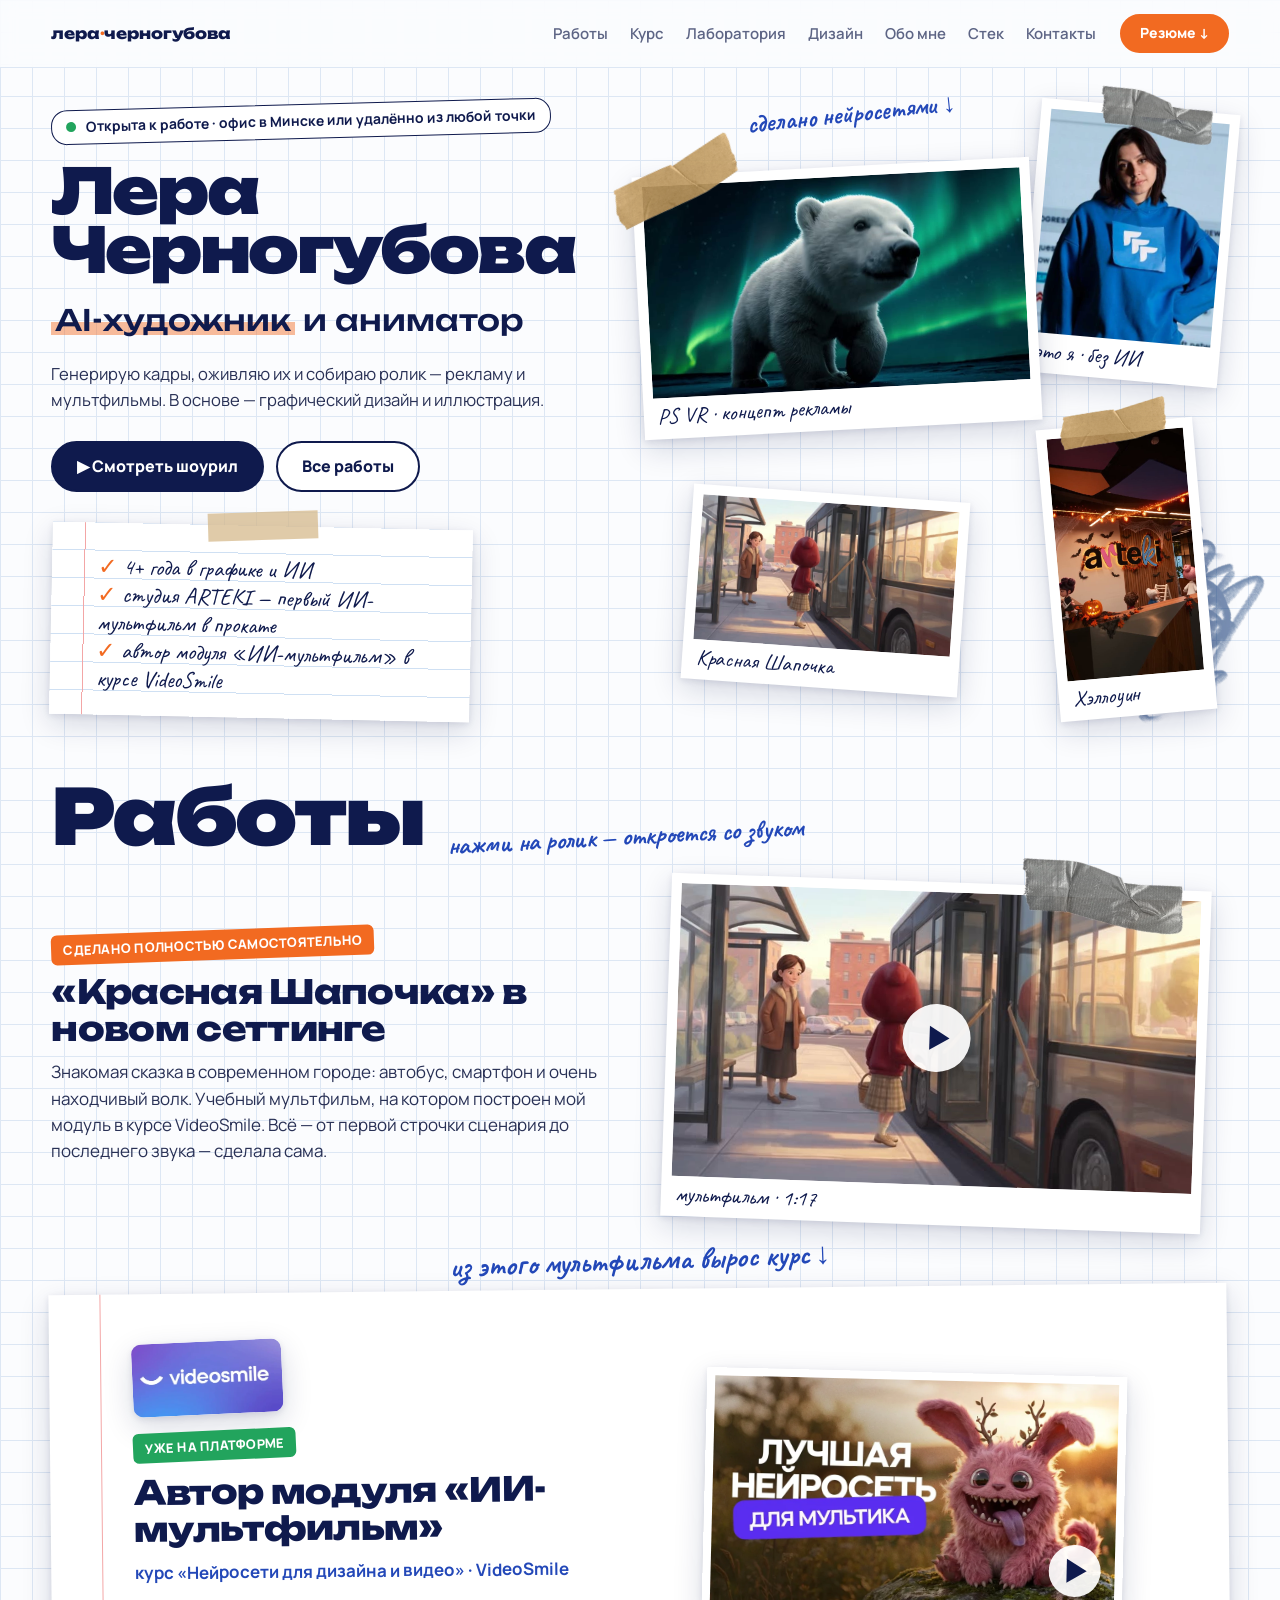
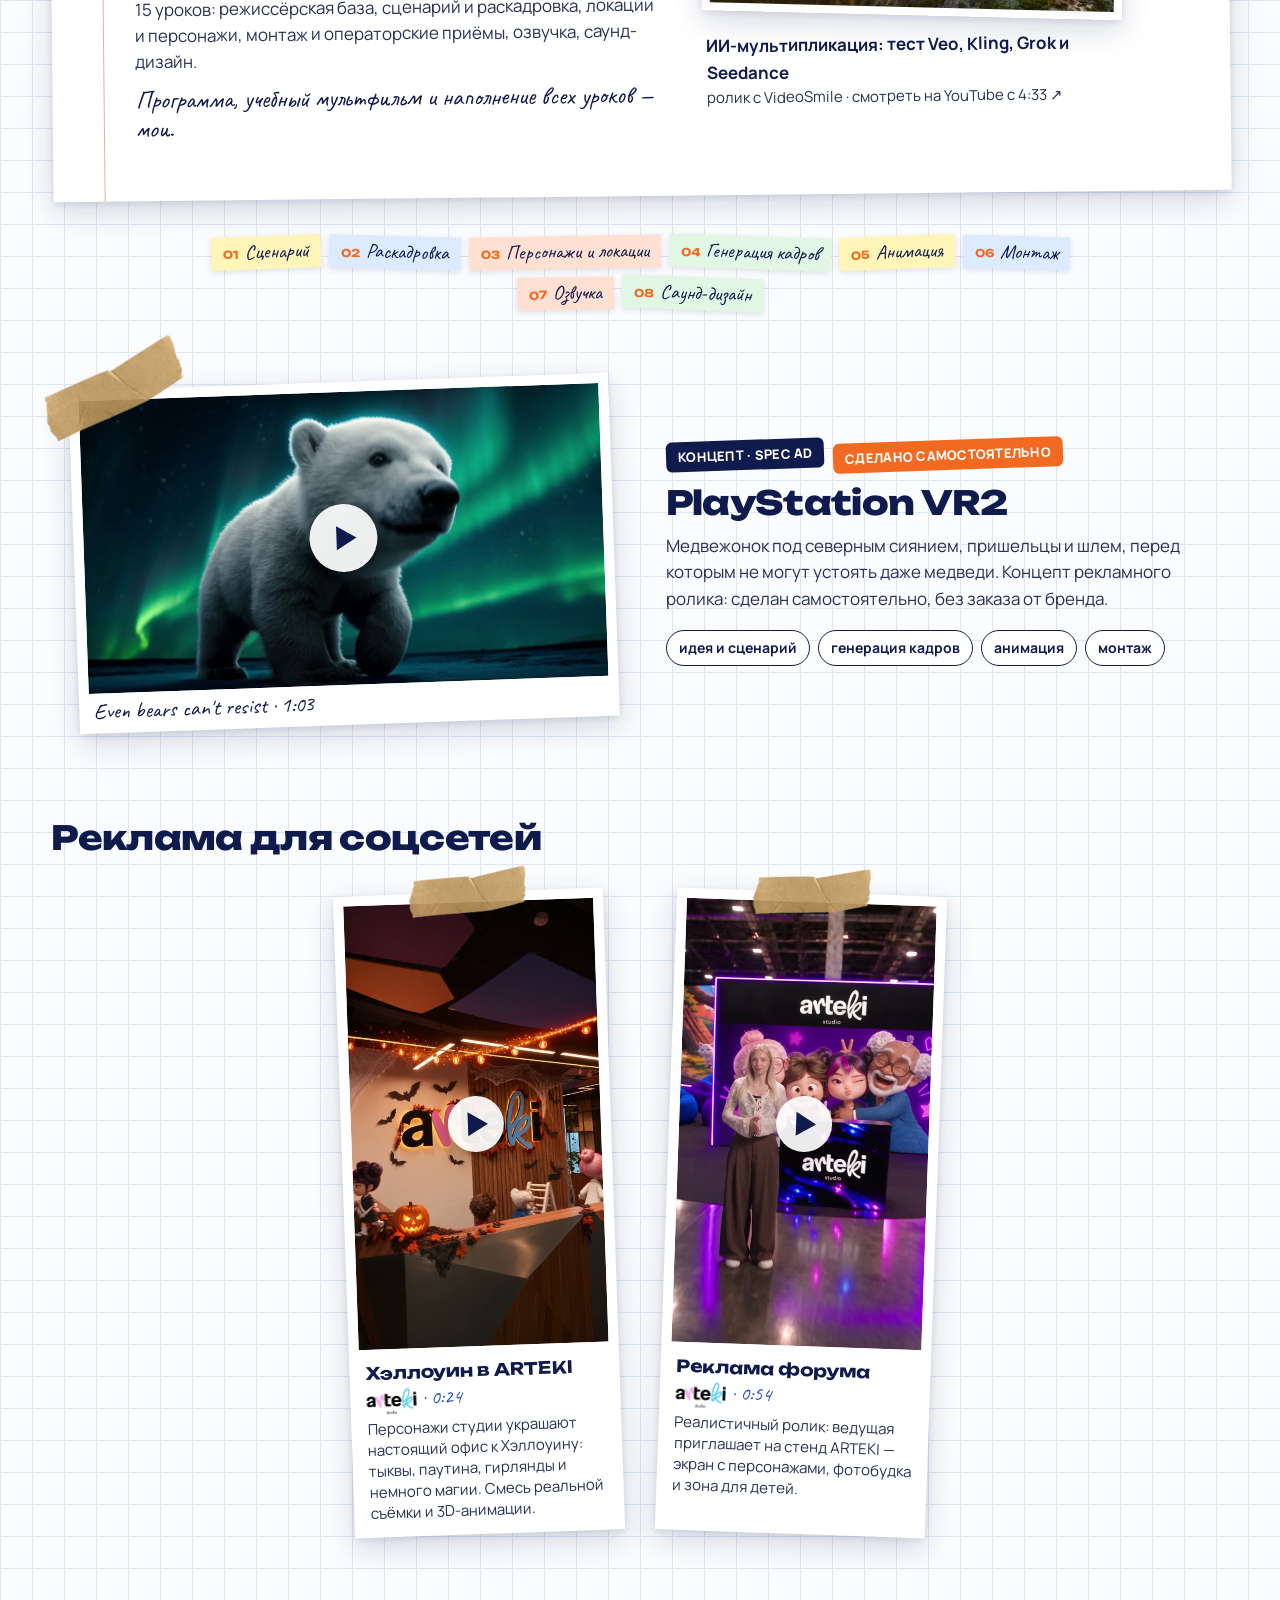
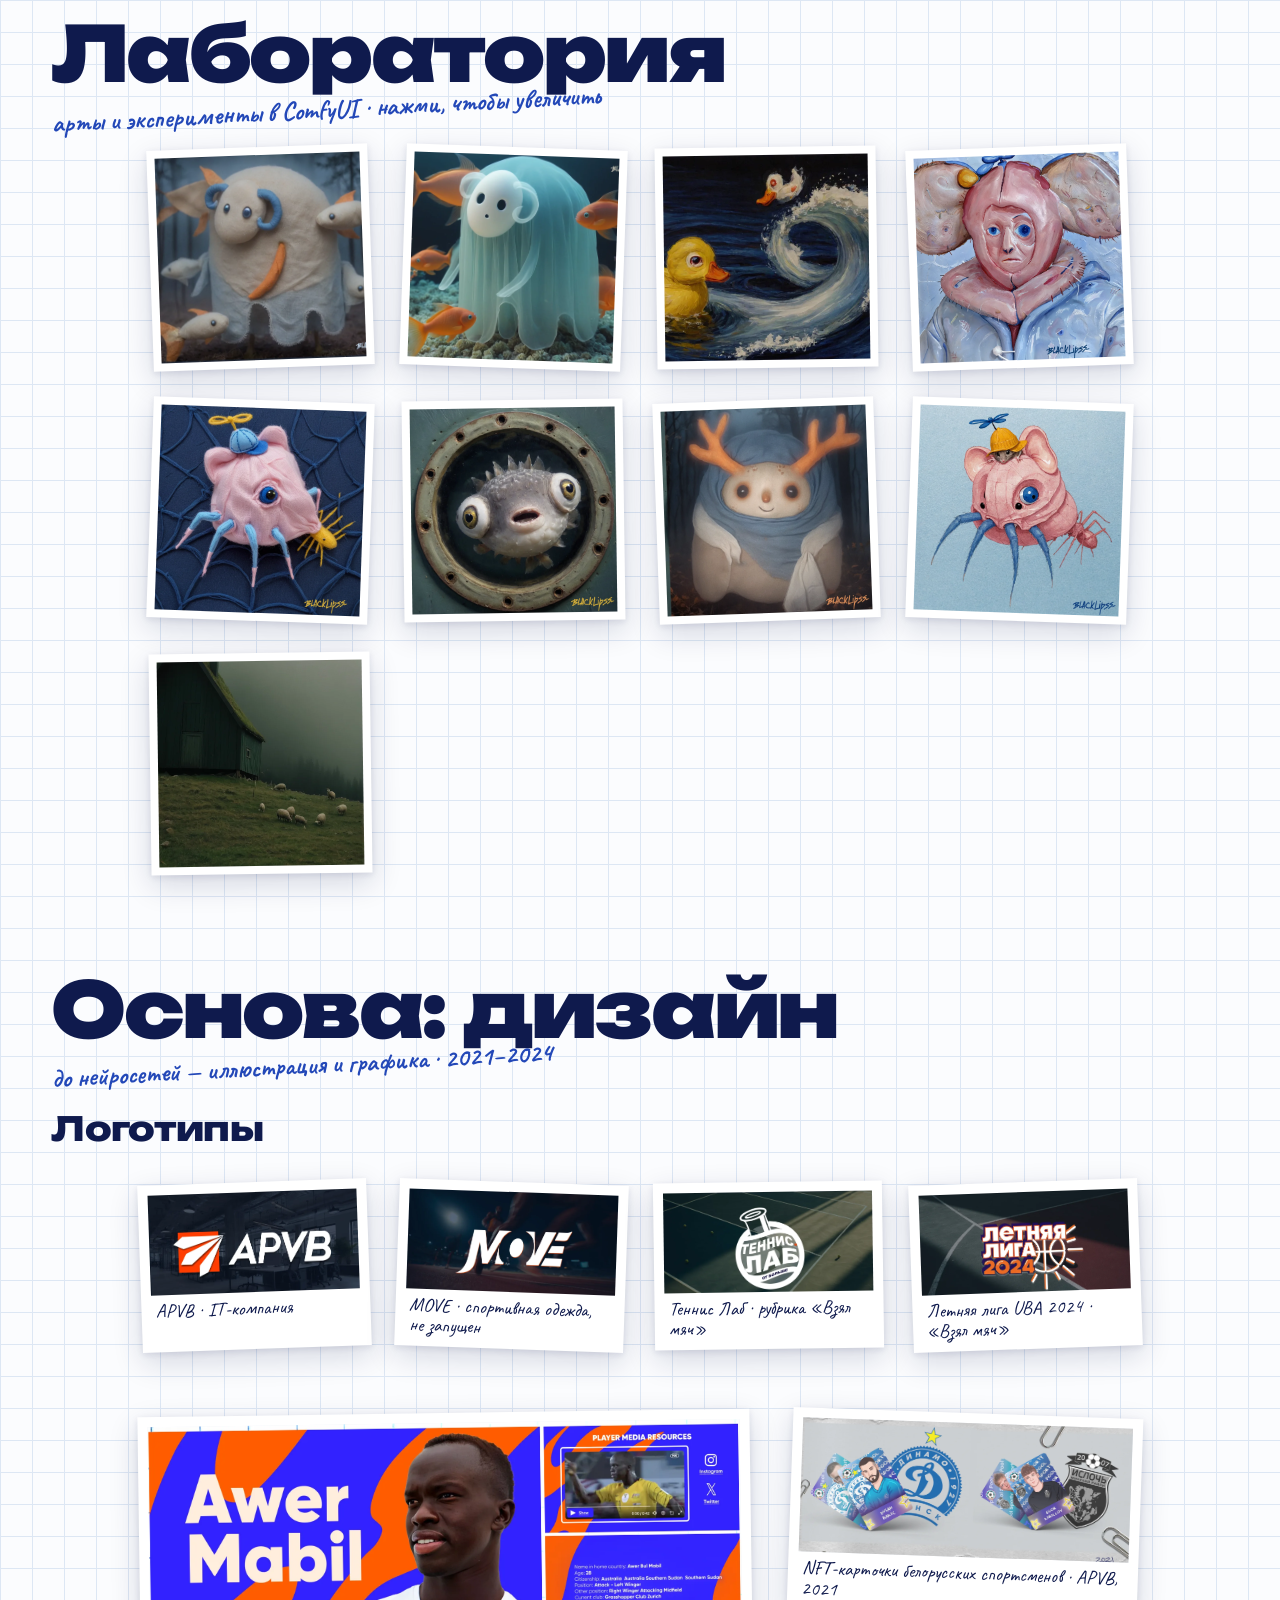
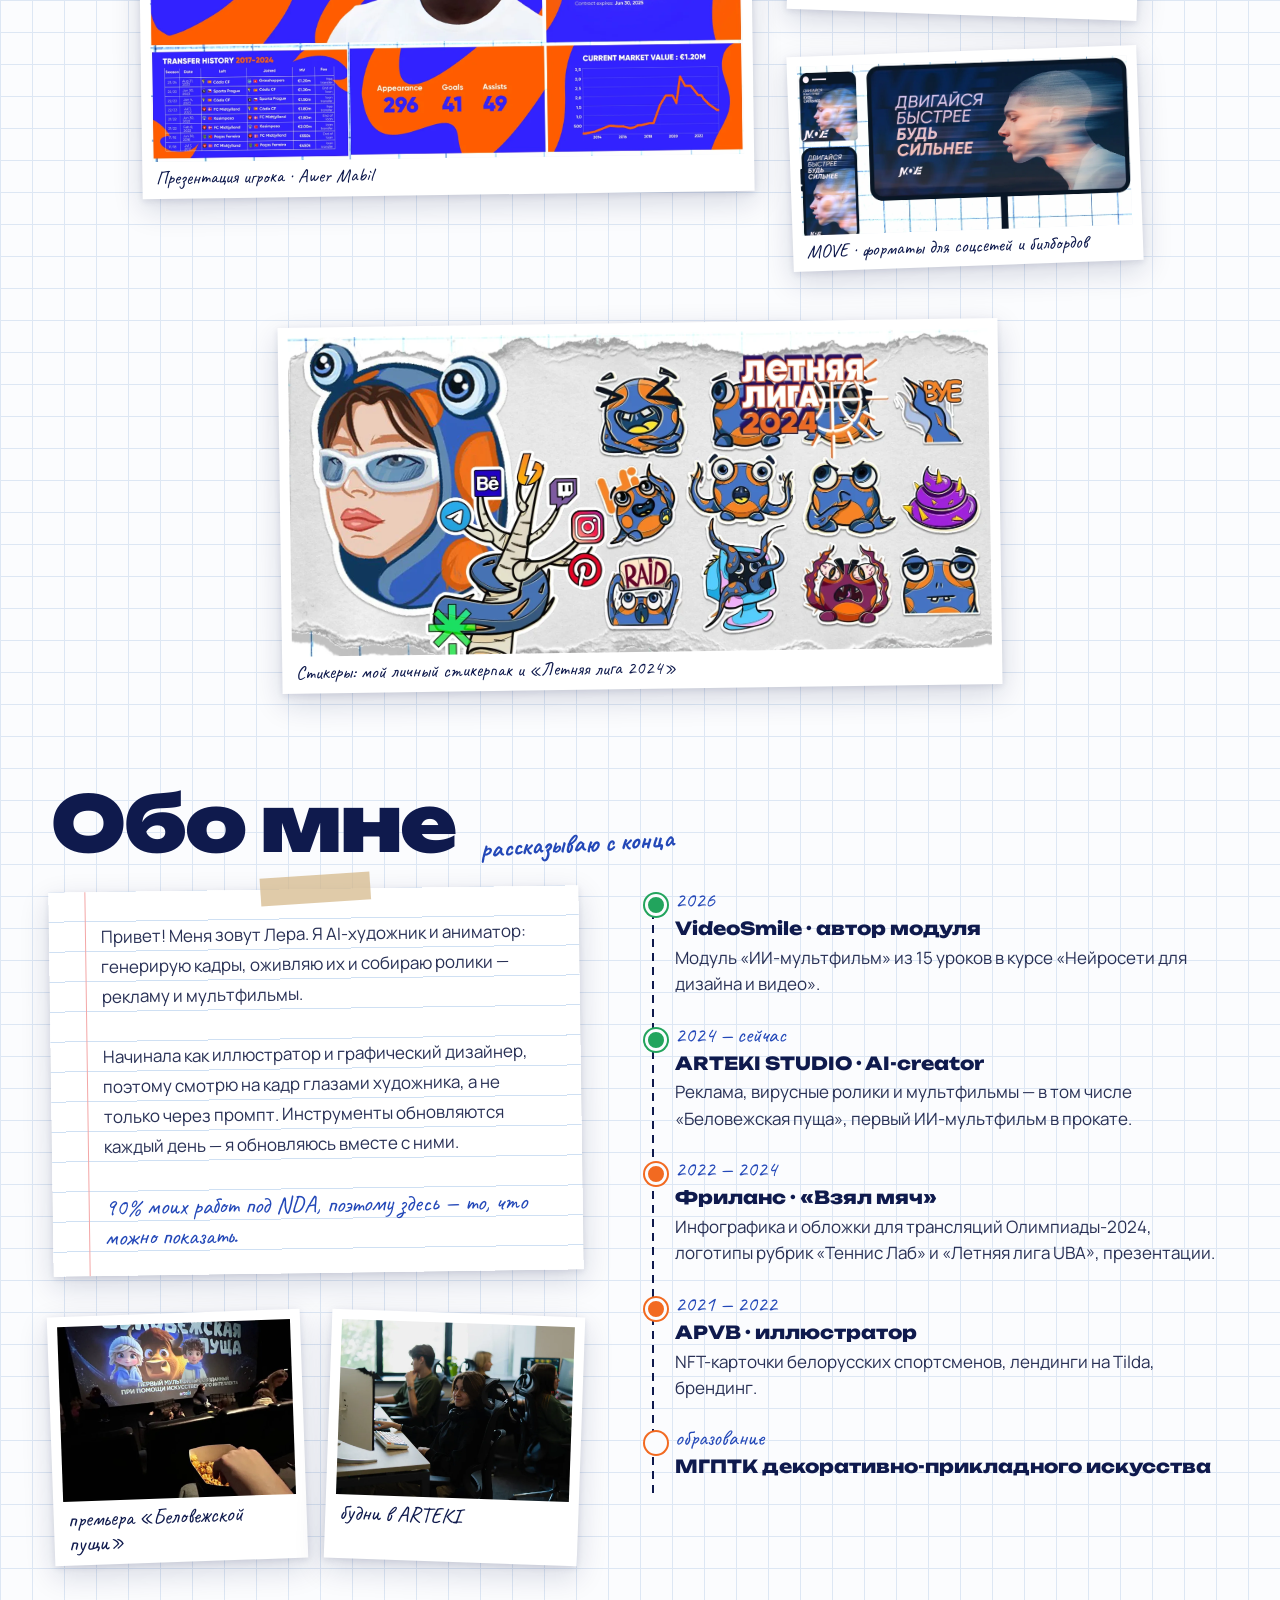
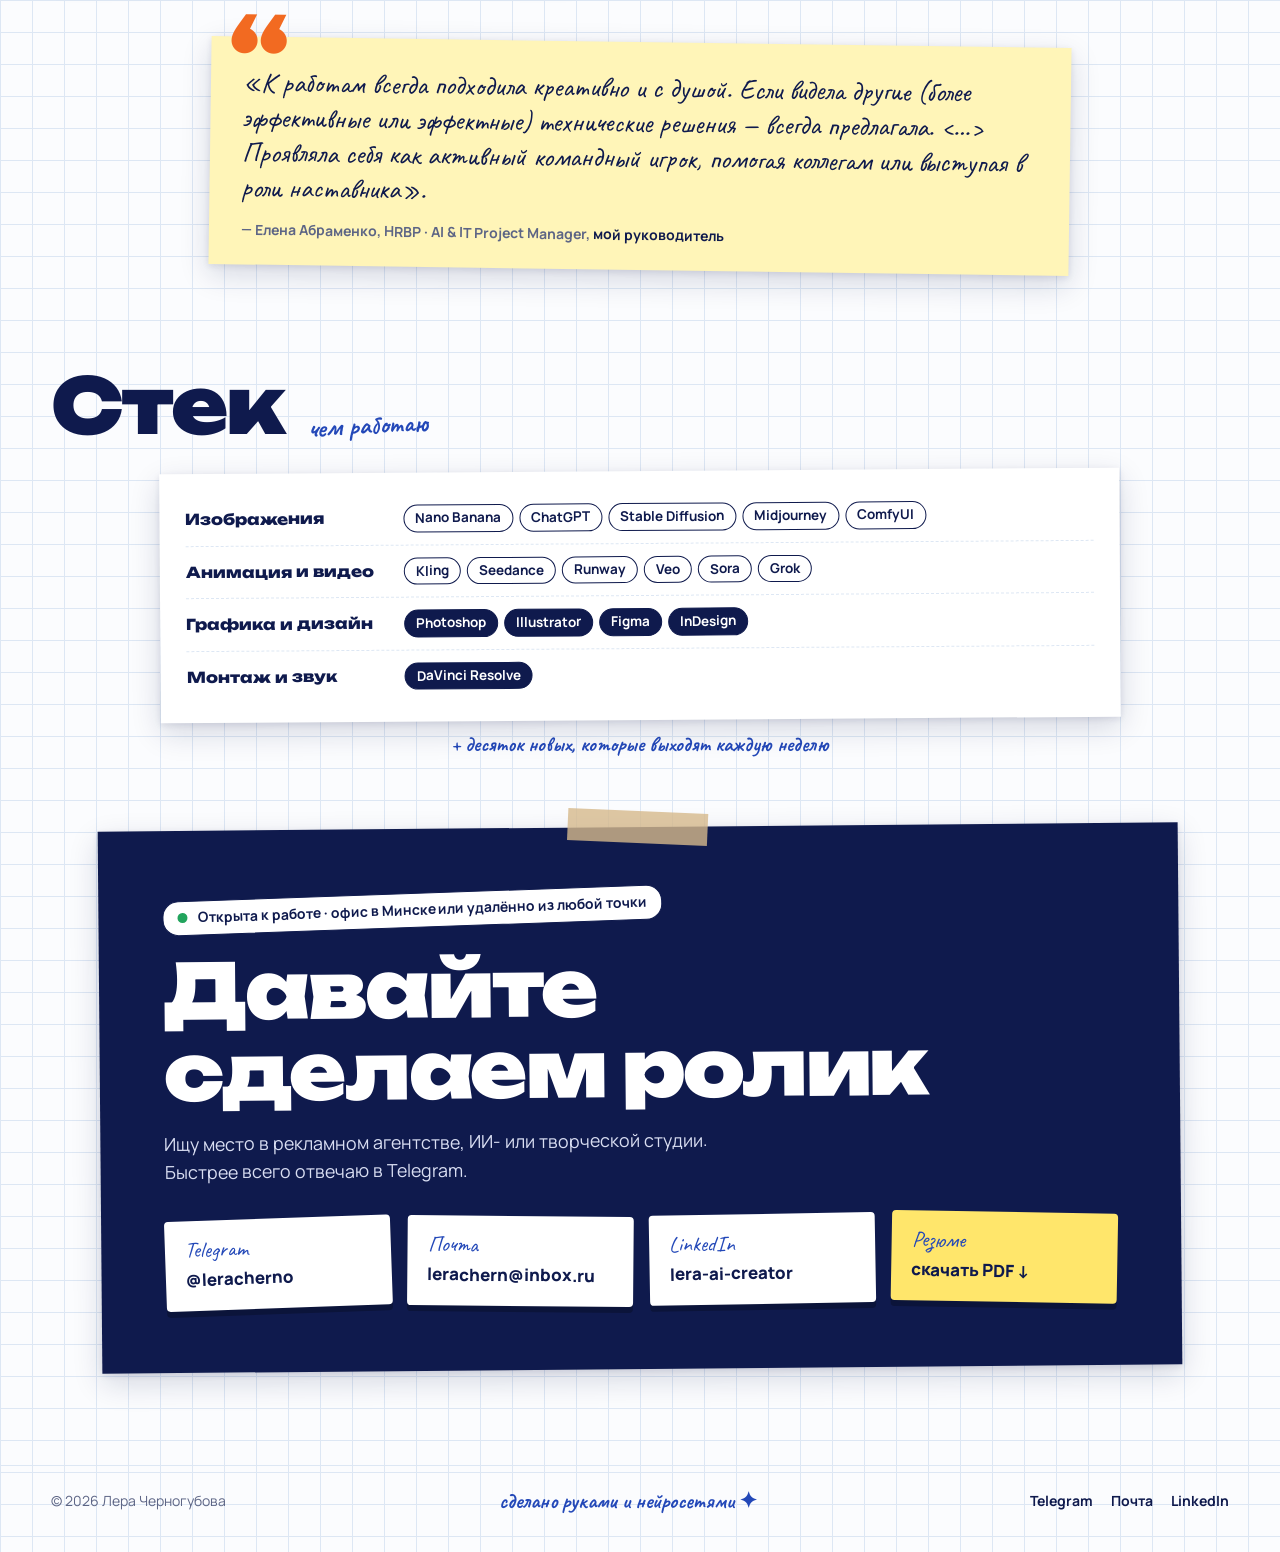
==== commit b6d8a1c0: "Этапы мультфильма компактно: мелкие стикеры в строку Co-Authored-By: Claude Opus 5.5 <noreply@anthro" ====
--- a/index.html
+++ b/index.html
@@ -46,7 +46,7 @@
 
   <link rel="preload" href="assets/fonts/unbounded-cyrillic.woff2" as="font" type="font/woff2" crossorigin>
   <link rel="stylesheet" href="assets/fonts/fonts.css">
-  <link rel="stylesheet" href="css/style.css?v=30">
+  <link rel="stylesheet" href="css/style.css?v=31">
 </head>
 <body>
 
--- a/css/style.css
+++ b/css/style.css
@@ -609,3 +609,21 @@
   .stack__row { grid-template-columns: 1fr; padding: 10px 0; }
   .stack__chips li { font-size: 12.5px; padding: 3px 9px; }
 }
+
+/* ---------- этапы мультфильма: компактные стикеры в строку ---------- */
+.pipeline {
+  display: flex; flex-wrap: wrap; justify-content: center; gap: 8px;
+  max-width: 900px; margin: 0 auto clamp(40px, 6vw, 72px);
+}
+.pipeline li {
+  display: inline-flex; align-items: baseline; gap: 6px;
+  padding: 5px 12px 6px; font-size: 20px; line-height: 1.1;
+  box-shadow: 0 2px 6px rgba(15, 26, 77, .12);
+}
+.pipeline b { display: inline; margin: 0; font-size: 11px; }
+@media (max-width: 960px) { .pipeline { margin-top: 0; } }
+@media (max-width: 520px) {
+  .pipeline { gap: 6px; }
+  .pipeline li { padding: 4px 9px 5px; font-size: 17px; }
+  .pipeline b { font-size: 10px; }
+}
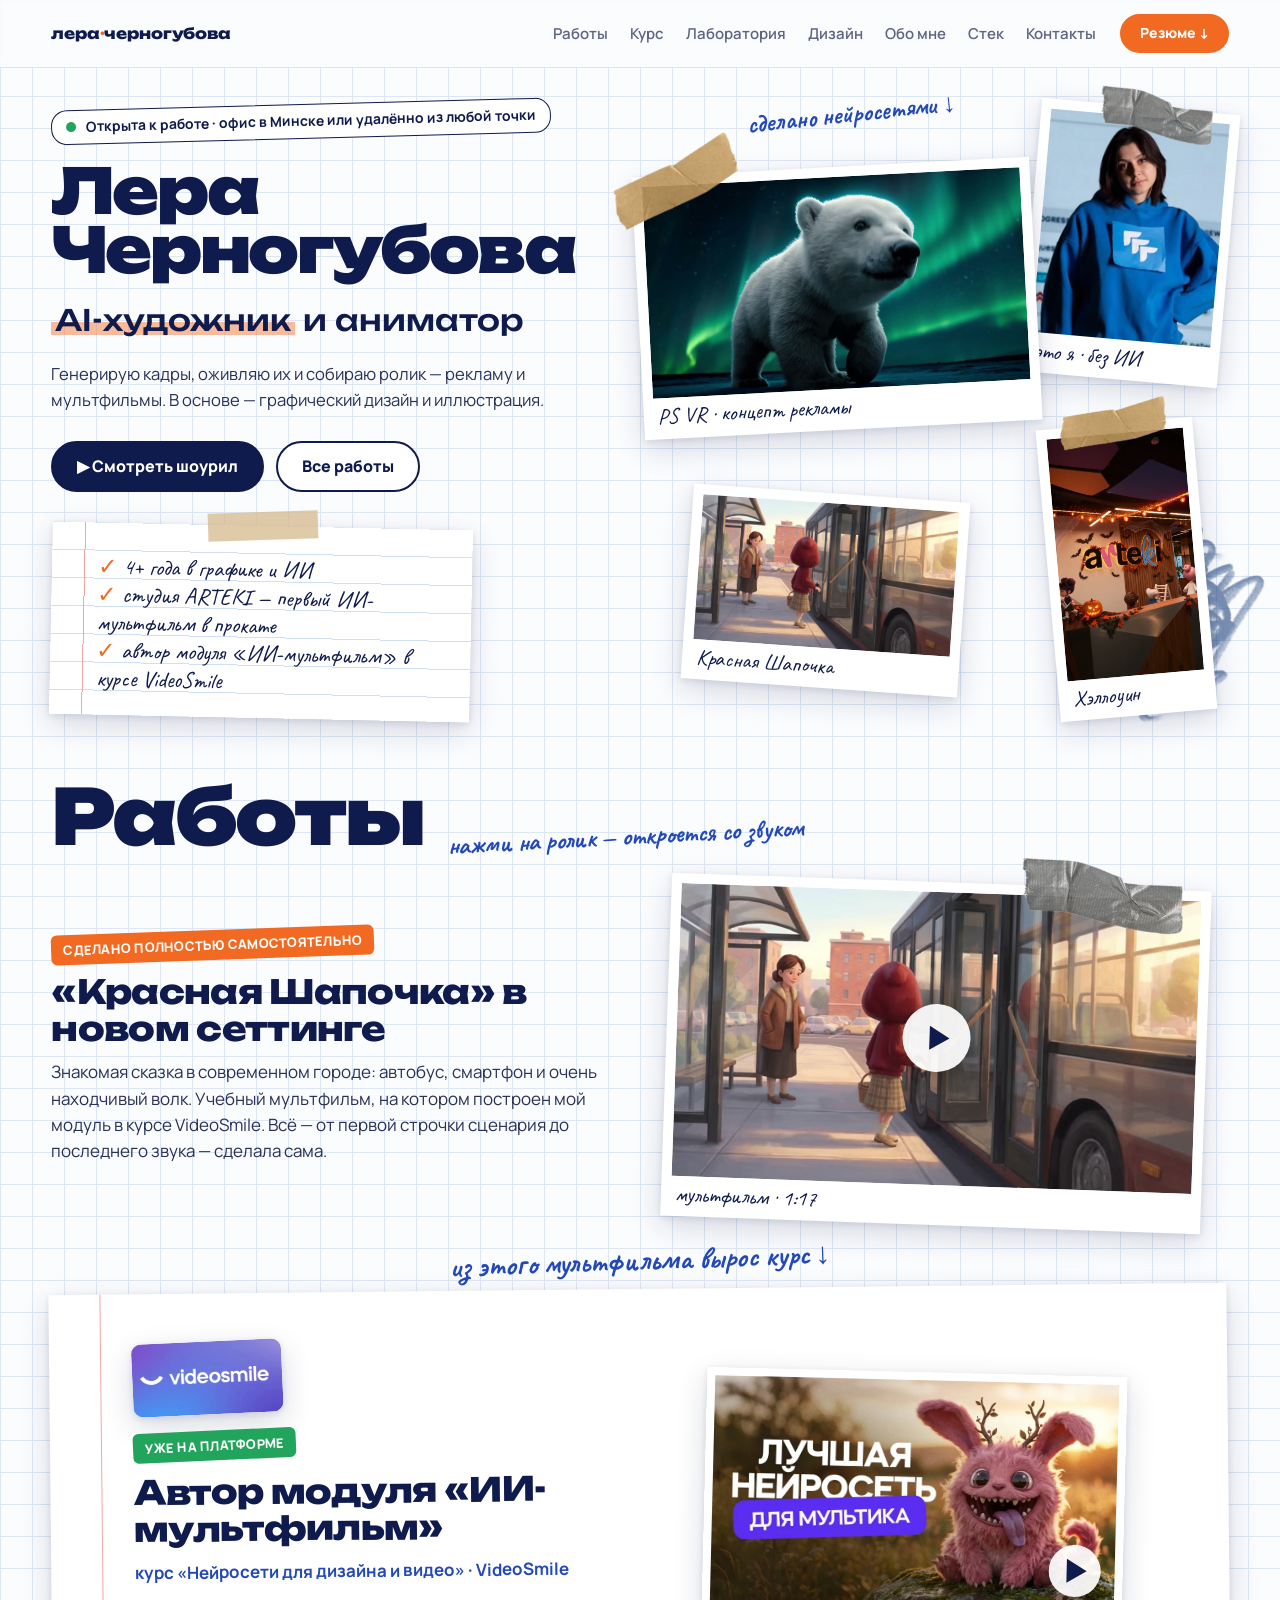
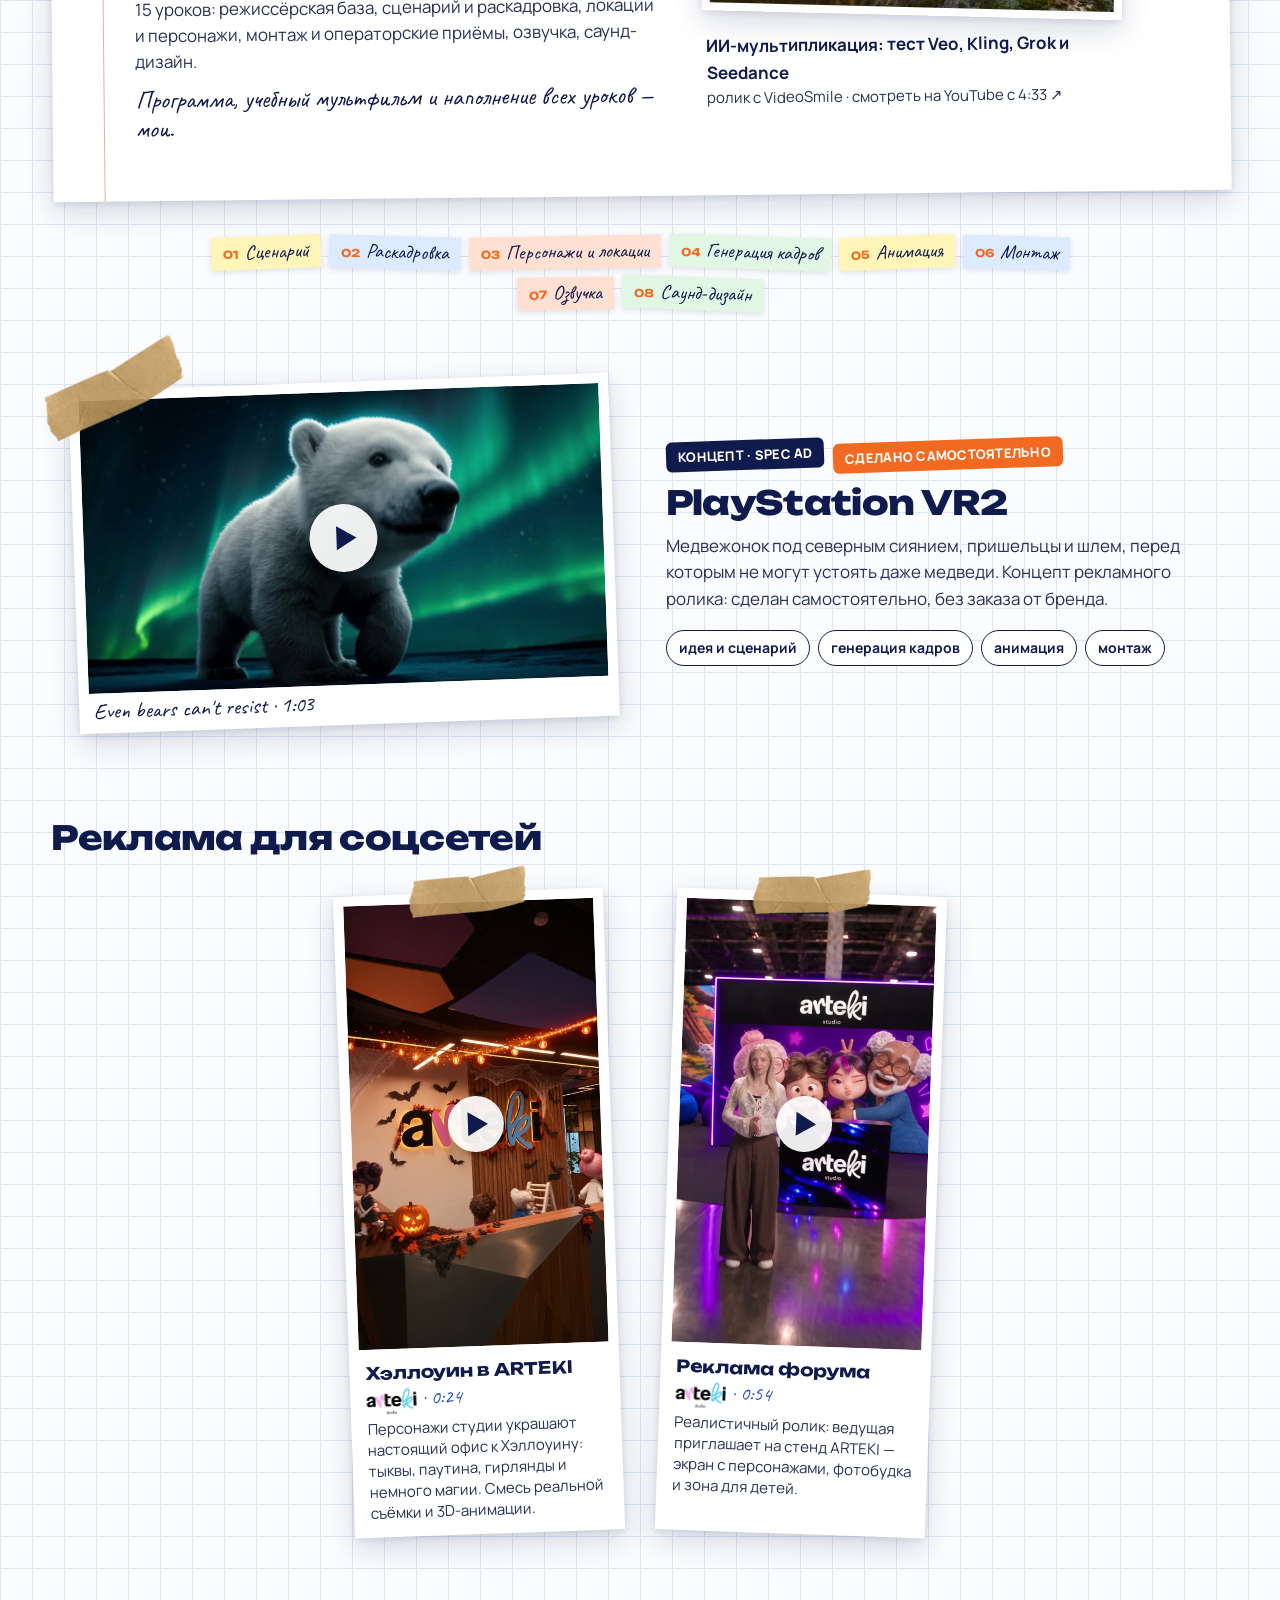
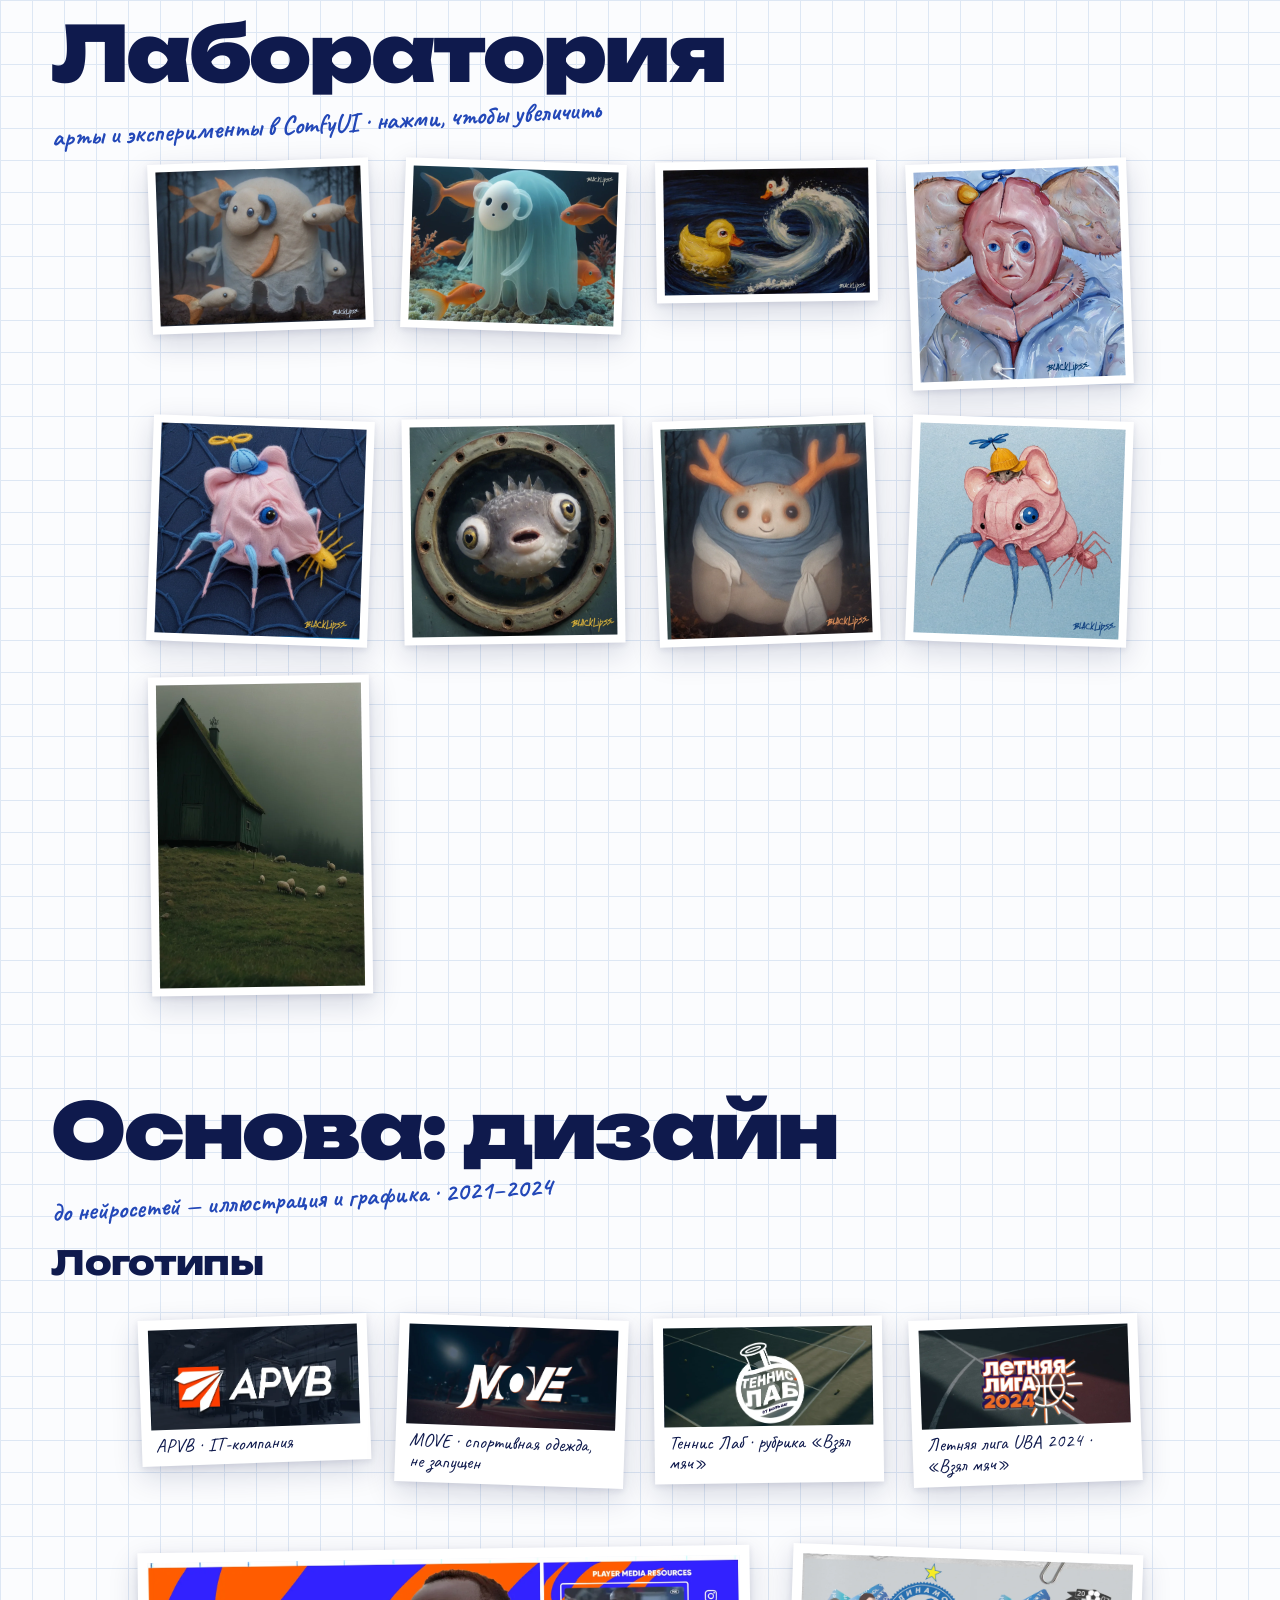
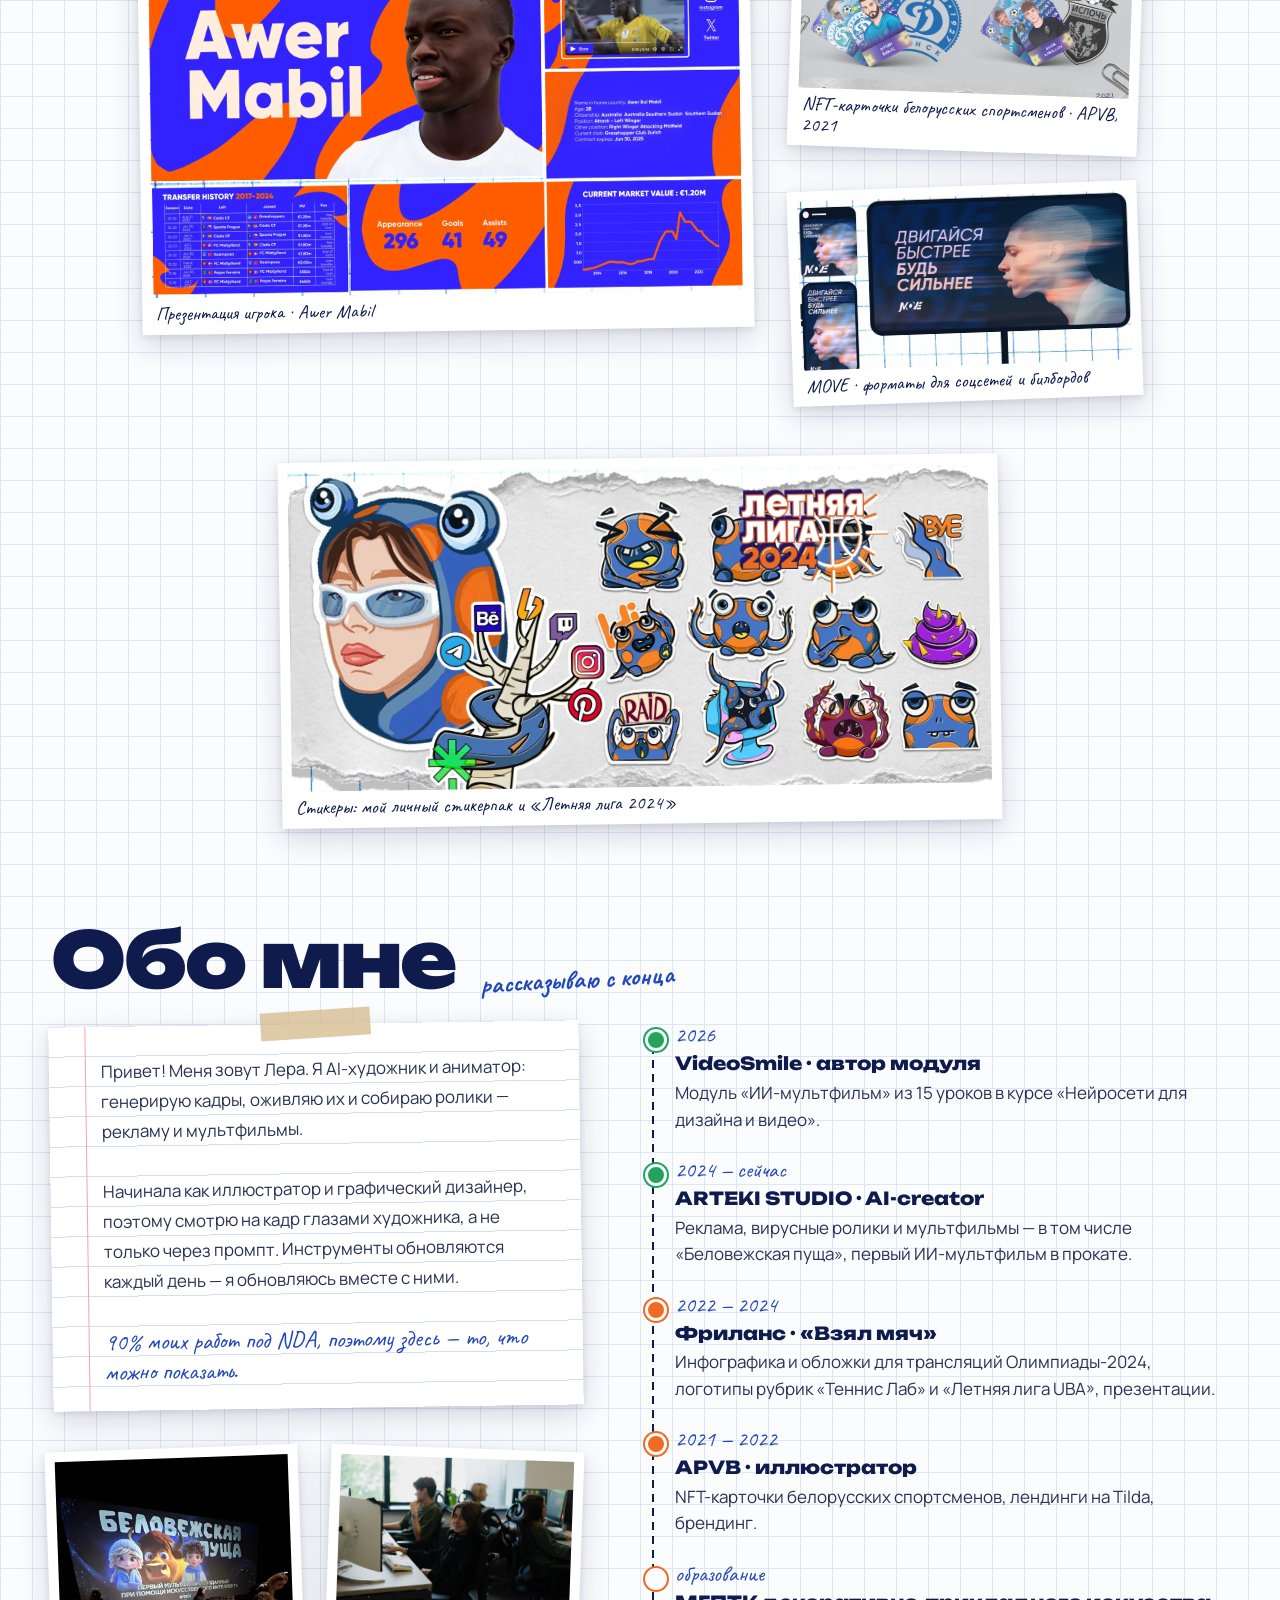
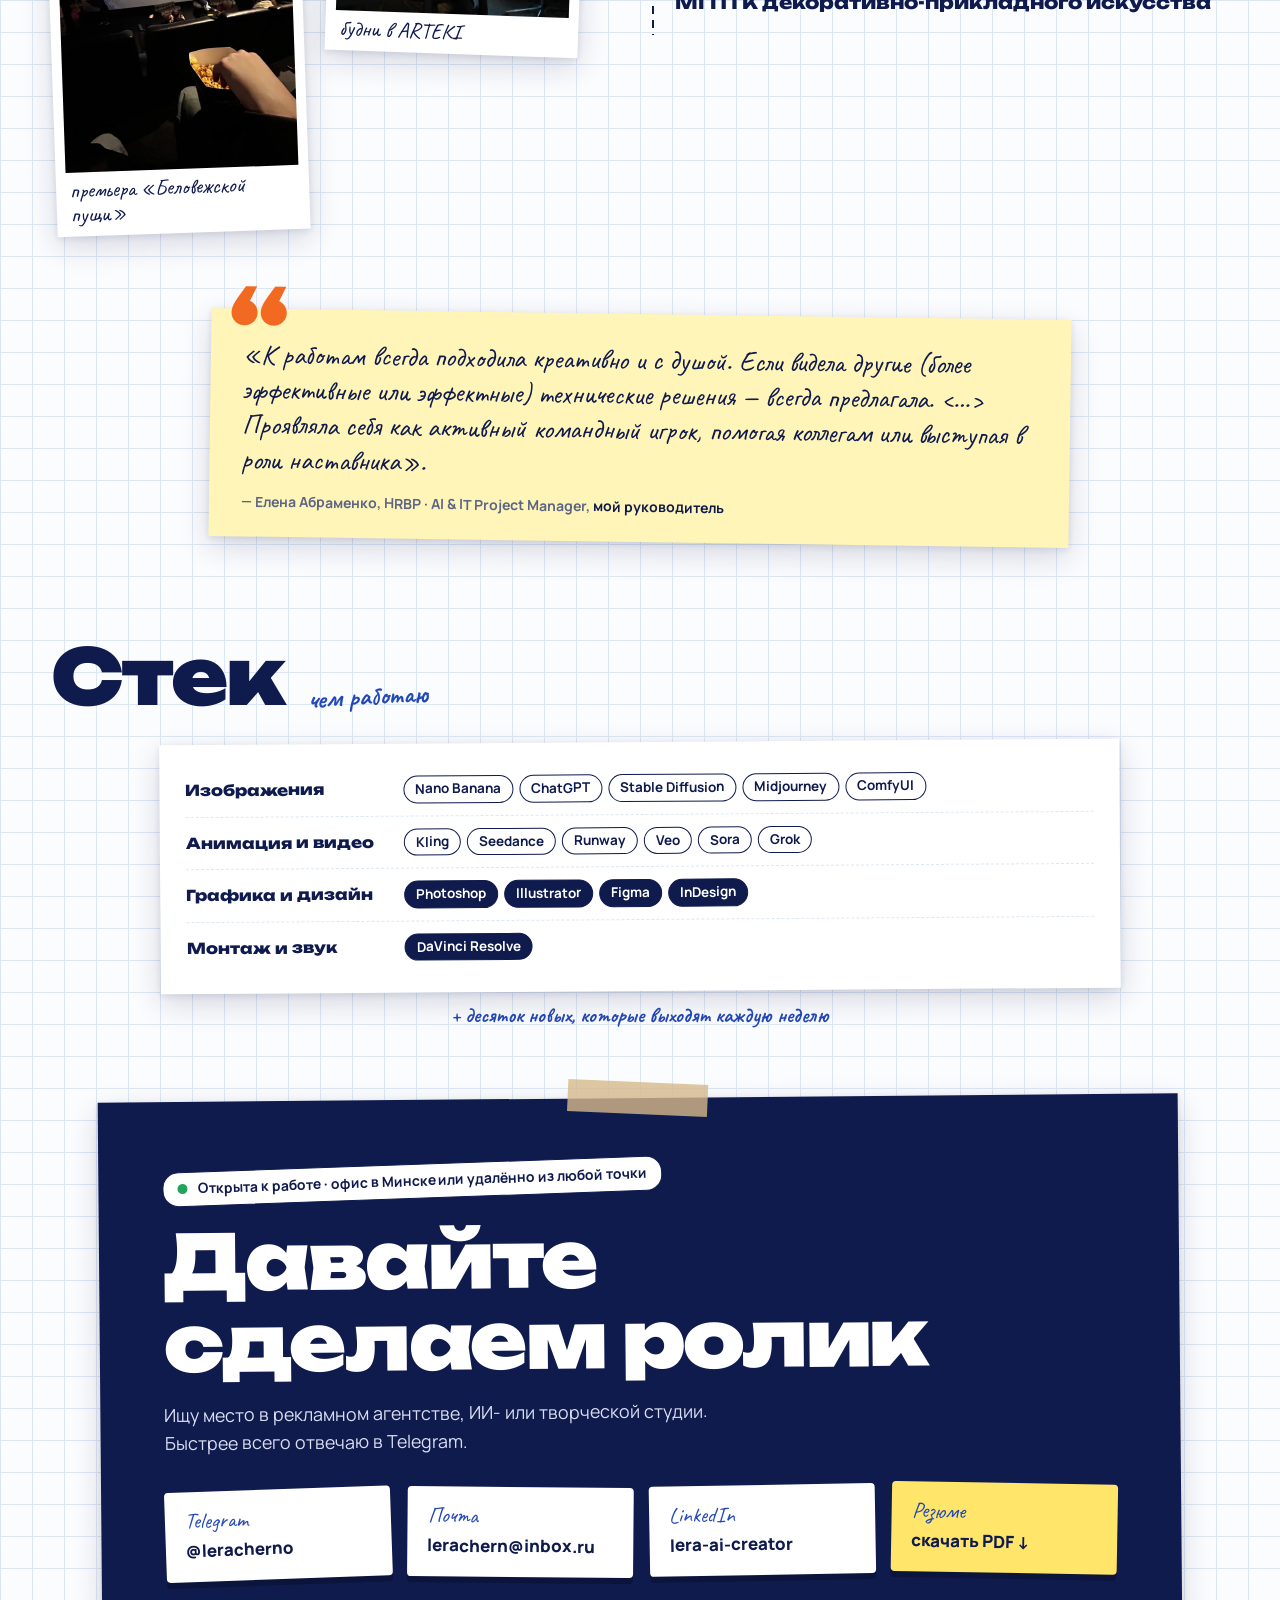
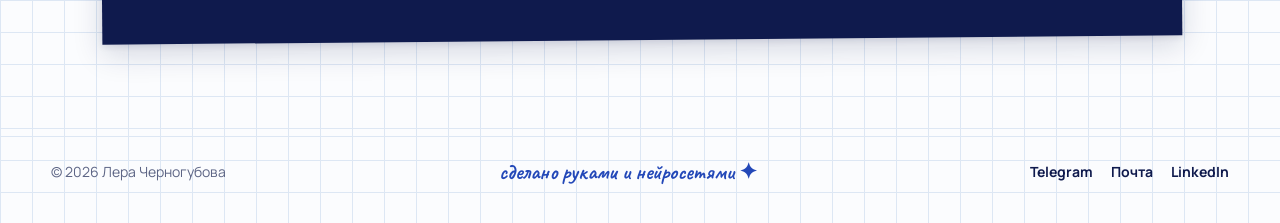
==== commit 33e7c272: "Рамки не обрезают картинки, текст ни на что не наезжает - арты, логотипы и фото «Обо мне» показывают" ====
--- a/index.html
+++ b/index.html
@@ -46,7 +46,7 @@
 
   <link rel="preload" href="assets/fonts/unbounded-cyrillic.woff2" as="font" type="font/woff2" crossorigin>
   <link rel="stylesheet" href="assets/fonts/fonts.css">
-  <link rel="stylesheet" href="css/style.css?v=31">
+  <link rel="stylesheet" href="css/style.css?v=36">
 </head>
 <body>
 
--- a/css/style.css
+++ b/css/style.css
@@ -317,7 +317,7 @@
 .lab { max-width: 1280px; margin: 0 auto; padding: clamp(40px, 6vw, 72px) var(--gutter) 0; }
 .arts { display: grid; grid-template-columns: repeat(3, minmax(0, 1fr)); gap: clamp(16px, 2.5vw, 32px); }
 .art { padding: 8px; border: 0; cursor: zoom-in; }
-.art img { width: 100%; aspect-ratio: 1; object-fit: cover; }
+.art img { width: 100%; height: auto; }
 
 .player__img { display: none; max-width: 100%; max-height: 82vh; margin: 0 auto; box-shadow: 0 20px 60px rgba(0, 0, 0, .5); }
 .player--image { width: auto; max-width: 92vw; }
@@ -373,7 +373,7 @@
 .d-tile .media img { width: 100%; height: auto; }
 .d-tile figcaption { font-size: 19px; }
 .d-logos { display: grid; grid-template-columns: repeat(4, minmax(0, 1fr)); gap: clamp(16px, 2.5vw, 28px); margin-bottom: clamp(40px, 6vw, 64px); }
-.d-logos .media img { aspect-ratio: 2.1 / 1; object-fit: cover; }
+.d-logos .media img { height: auto; }
 .d-grid { display: grid; grid-template-columns: minmax(0, 1.75fr) minmax(0, 1fr); gap: clamp(20px, 3vw, 40px); align-items: start; margin-bottom: clamp(32px, 5vw, 56px); }
 .d-stack { display: grid; gap: clamp(20px, 3vw, 36px); }
 .d-tile--wide { max-width: 1080px; margin: 0 auto; }
@@ -399,7 +399,7 @@
 .paper__note { font-family: var(--f-hand); font-size: 24px; color: var(--blue); }
 
 .about__photos { display: grid; grid-template-columns: 1fr 1fr; gap: 24px; margin-top: 40px; }
-.about__photos img { width: 100%; aspect-ratio: 4 / 3; object-fit: cover; }
+.about__photos img { width: 100%; height: auto; }
 
 .timeline { position: relative; margin: 0; padding: 0 0 0 30px; list-style: none; }
 .timeline::before {
@@ -627,3 +627,27 @@
   .pipeline li { padding: 4px 9px 5px; font-size: 17px; }
   .pipeline b { font-size: 10px; }
 }
+
+/* ---------- рамки не обрезают картинку: всегда видно изображение целиком ---------- */
+.polaroid > img:not(.tape), .media img { object-fit: contain; height: auto; }
+.arts { align-items: start; }
+.about__photos { align-items: start; }
+.d-logos { align-items: start; }
+
+/* ---------- текст ни на что не наезжает ---------- */
+.section-head .hand { margin-top: 6px; }
+.section-title, .hero__name { overflow-wrap: break-word; }
+@media (max-width: 960px) {
+  .hero { grid-template-columns: minmax(0, 1fr); }
+  .hand--arrow { left: 0; top: -9%; font-size: 20px; }
+}
+@media (max-width: 520px) {
+  .section-title { font-size: clamp(28px, 8.6vw, 40px); }
+  .hero__name { font-size: clamp(30px, 10vw, 44px); }
+}
+@media (max-width: 380px) {
+  .p-photo { top: -9%; width: 31%; }
+  .p-phone { bottom: -14%; width: 24%; }
+  .collage { margin-bottom: 40px; }
+}
+.section-head { row-gap: 10px; }
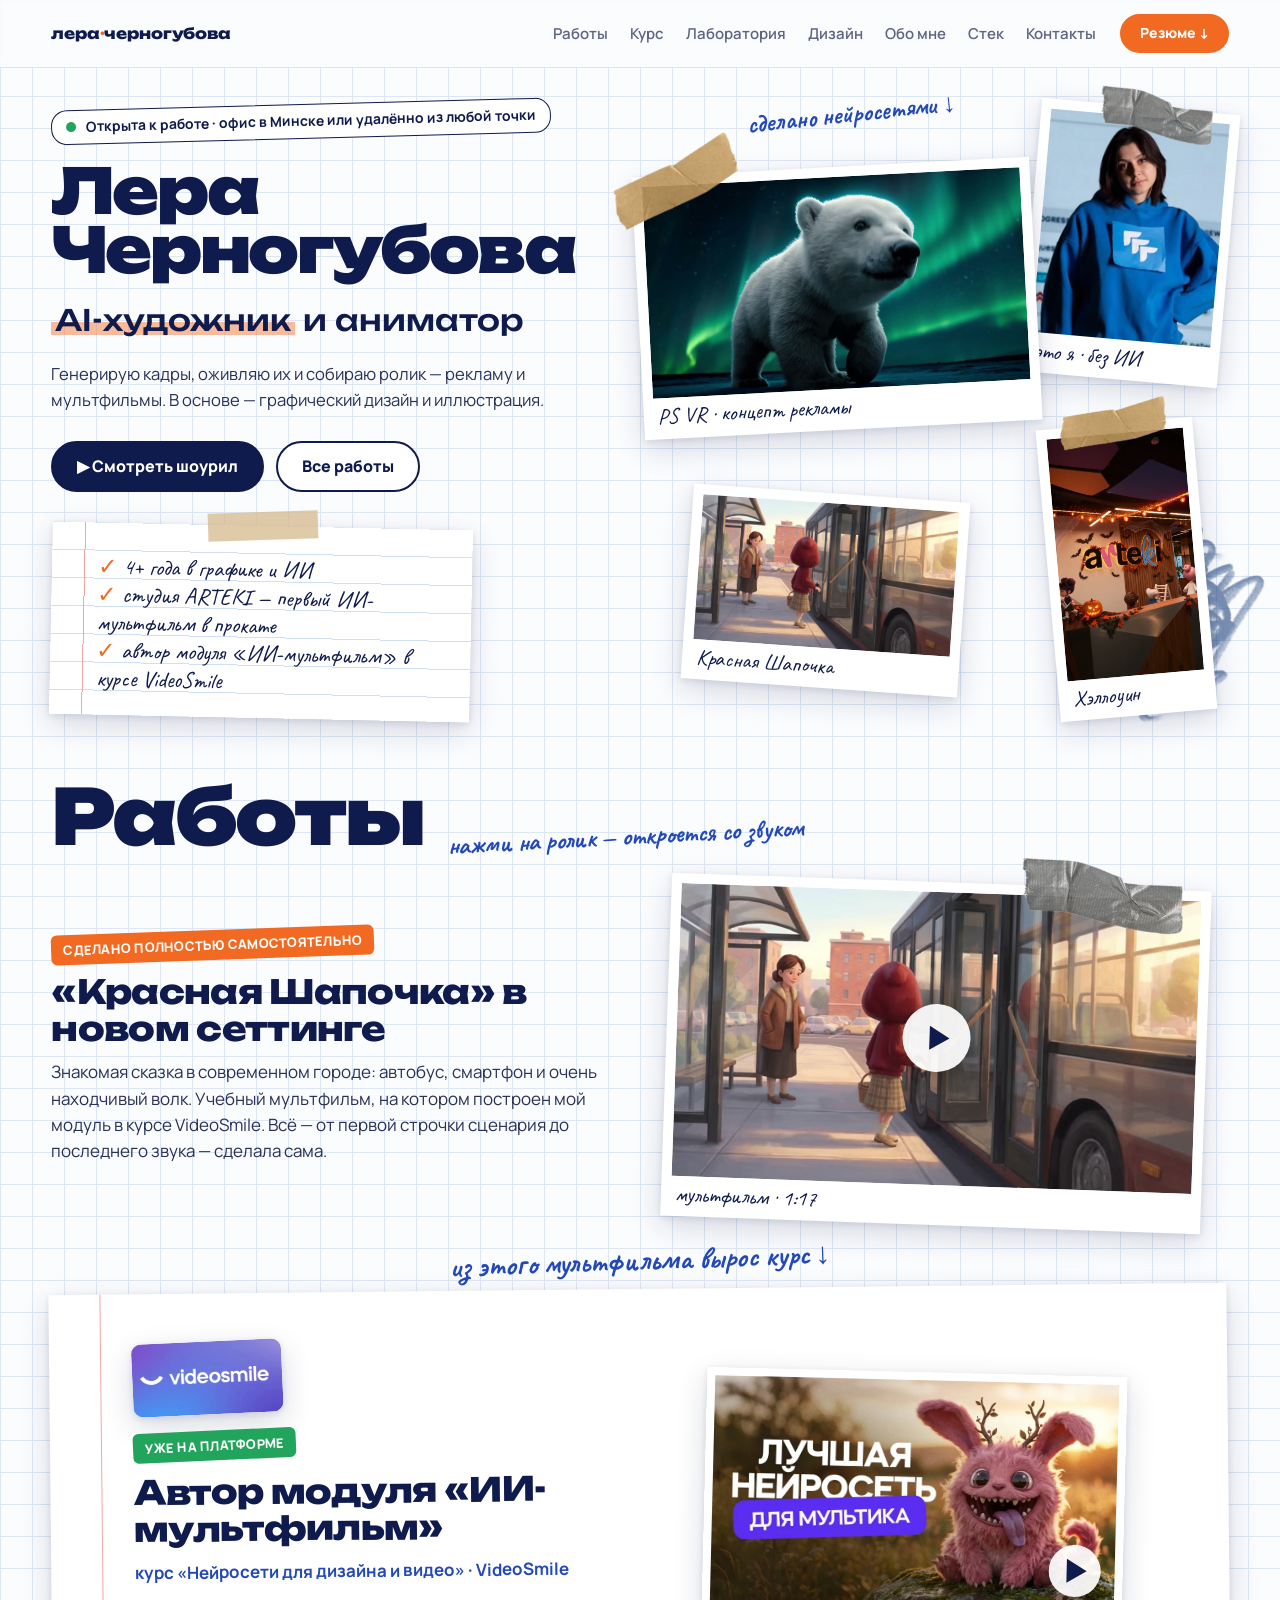
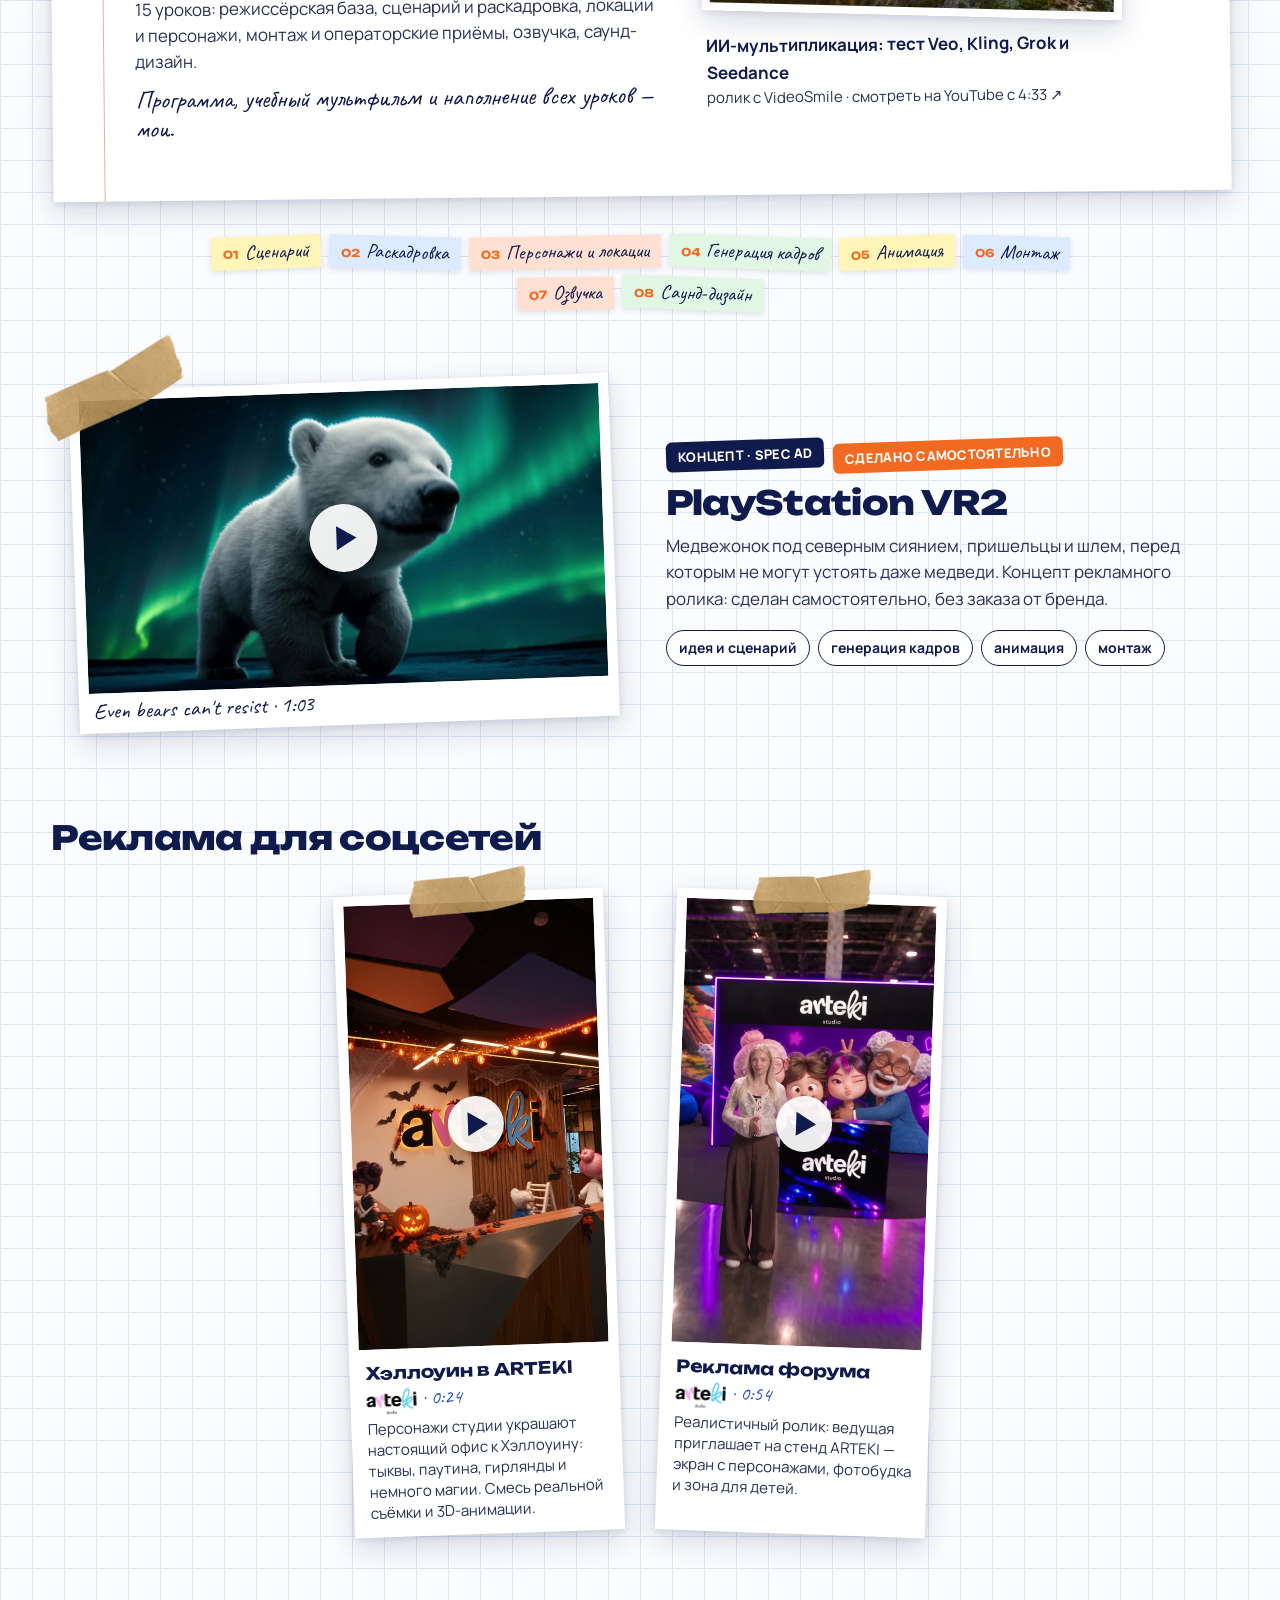
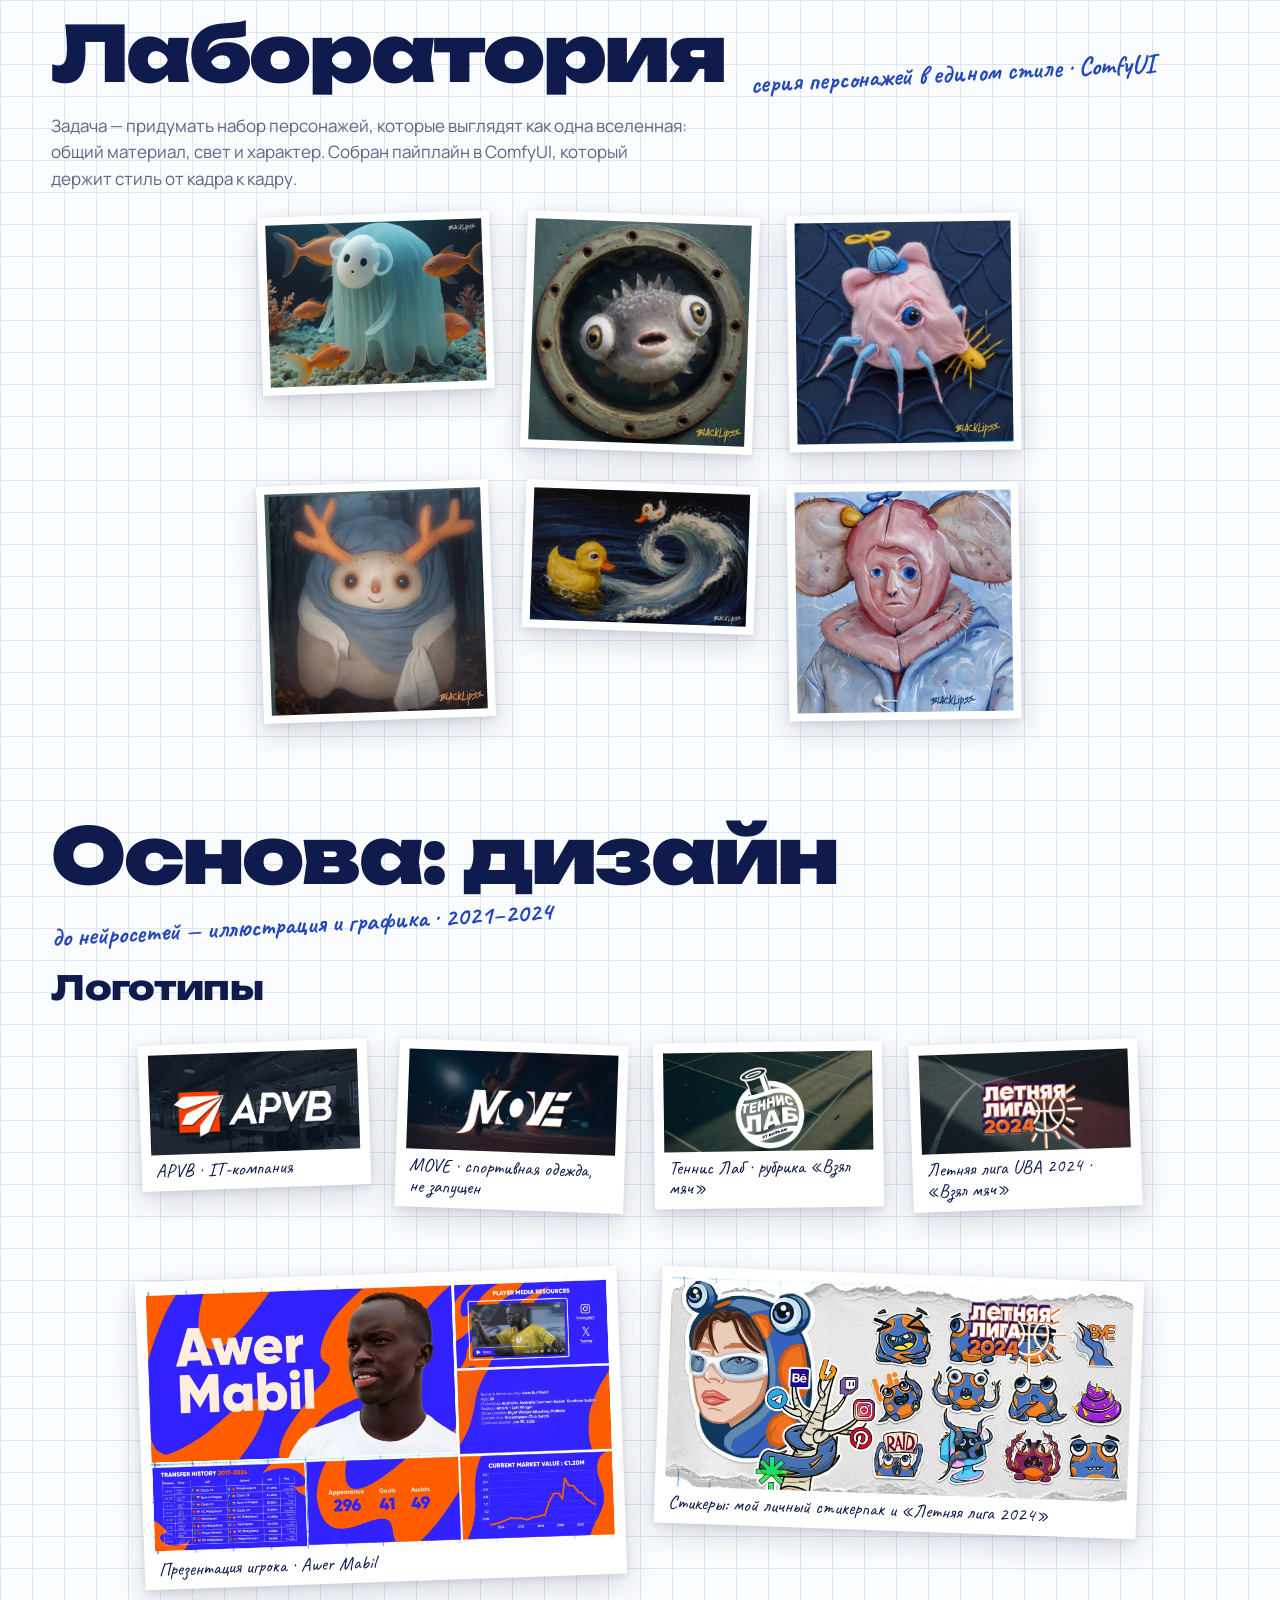
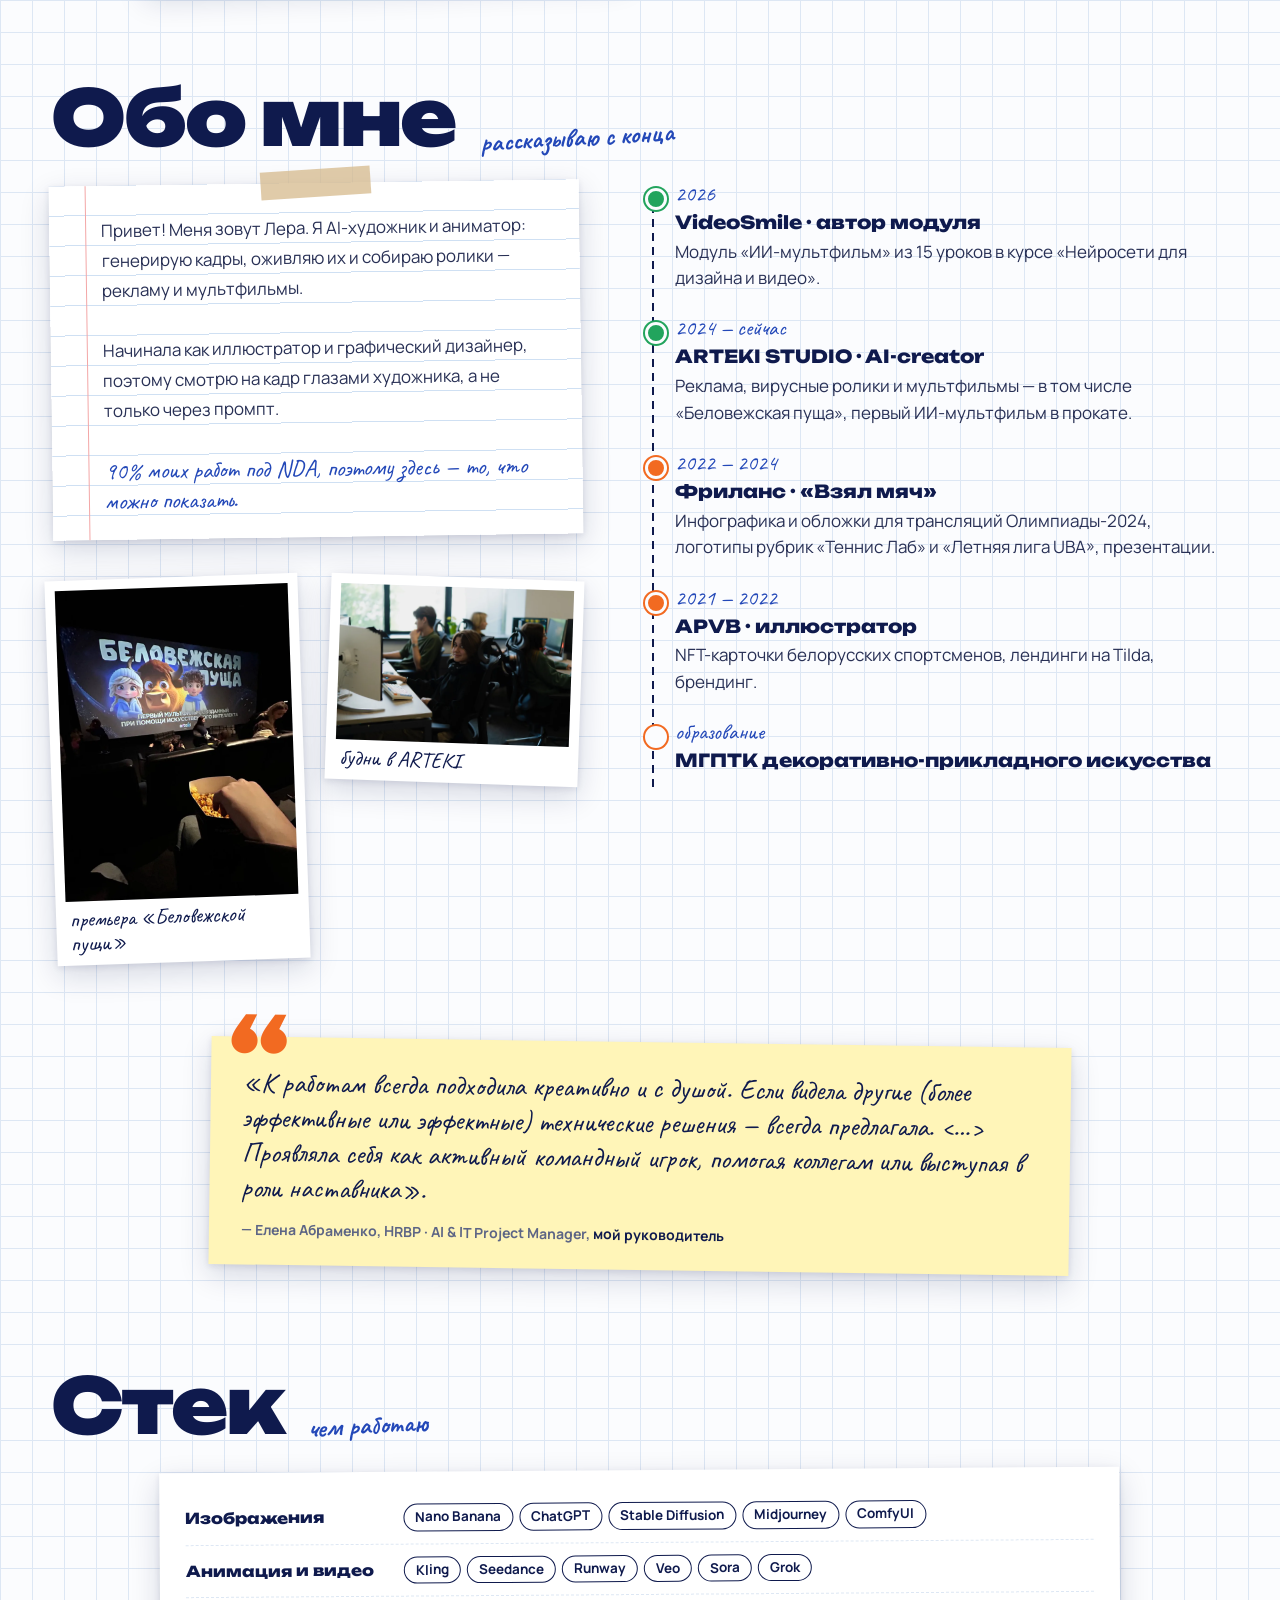
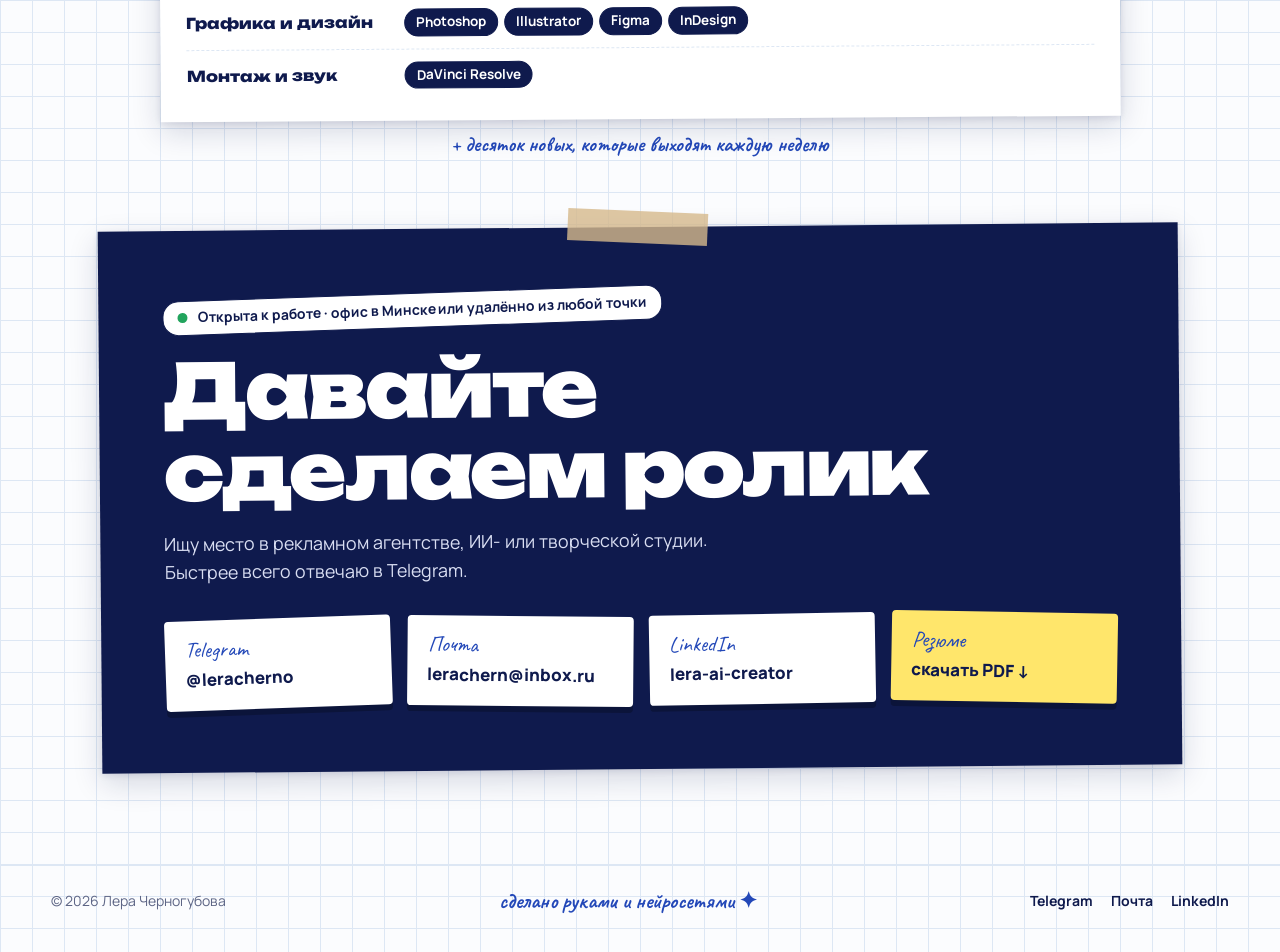
==== commit 83d59b71: "Чистка наполнения: 6 артов с задачей, без NFT и форматов MOVE, «автор модуля» везде - Лаборатория: 6" ====
--- a/index.html
+++ b/index.html
@@ -46,7 +46,7 @@
 
   <link rel="preload" href="assets/fonts/unbounded-cyrillic.woff2" as="font" type="font/woff2" crossorigin>
   <link rel="stylesheet" href="assets/fonts/fonts.css">
-  <link rel="stylesheet" href="css/style.css?v=36">
+  <link rel="stylesheet" href="css/style.css?v=37">
 </head>
 <body>
 
@@ -238,37 +238,30 @@
     <section class="lab" id="lab">
       <header class="section-head">
         <h2 class="section-title">Лаборатория</h2>
-        <p class="hand">арты и эксперименты в ComfyUI · нажми, чтобы увеличить</p>
+        <p class="hand">серия персонажей в едином стиле · ComfyUI</p>
       </header>
+
+      <p class="lab__task">Задача — придумать набор персонажей, которые выглядят как одна вселенная: общий материал, свет и характер. Собран пайплайн в ComfyUI, который держит стиль от кадра к кадру.</p>
 
       <!-- Арты. Новый арт = скопировать <button> и поменять путь к картинке. -->
       <div class="arts" id="arts-grid">
-        <button class="art polaroid polaroid--flow js-zoom tilt-l" data-img="assets/img/lab/art-1.webp" aria-label="Открыть арт 1">
-          <img width="1200" height="900" src="assets/img/lab/art-1.webp" alt="Персонаж, созданный в ComfyUI — арт 1" loading="lazy">
-        </button>
-        <button class="art polaroid polaroid--flow js-zoom tilt-r" data-img="assets/img/lab/art-2.webp" aria-label="Открыть арт 2">
-          <img width="1200" height="900" src="assets/img/lab/art-2.webp" alt="Персонаж, созданный в ComfyUI — арт 2" loading="lazy">
-        </button>
-        <button class="art polaroid polaroid--flow js-zoom tilt-s" data-img="assets/img/lab/art-3.webp" aria-label="Открыть арт 3">
-          <img width="1200" height="734" src="assets/img/lab/art-3.webp" alt="Персонаж, созданный в ComfyUI — арт 3" loading="lazy">
-        </button>
-        <button class="art polaroid polaroid--flow js-zoom tilt-l" data-img="assets/img/lab/art-5.webp" aria-label="Открыть арт 4">
-          <img width="1174" height="1200" src="assets/img/lab/art-5.webp" alt="Персонаж, созданный в ComfyUI — арт 4" loading="lazy">
-        </button>
-        <button class="art polaroid polaroid--flow js-zoom tilt-r" data-img="assets/img/lab/art-6.webp" aria-label="Открыть арт 5">
-          <img width="1174" height="1200" src="assets/img/lab/art-6.webp" alt="Персонаж, созданный в ComfyUI — арт 5" loading="lazy">
-        </button>
-        <button class="art polaroid polaroid--flow js-zoom tilt-s" data-img="assets/img/lab/art-7.webp" aria-label="Открыть арт 6">
-          <img width="1174" height="1200" src="assets/img/lab/art-7.webp" alt="Персонаж, созданный в ComfyUI — арт 6" loading="lazy">
-        </button>
-        <button class="art polaroid polaroid--flow js-zoom tilt-l" data-img="assets/img/lab/art-8.webp" aria-label="Открыть арт 7">
-          <img width="1174" height="1200" src="assets/img/lab/art-8.webp" alt="Персонаж, созданный в ComfyUI — арт 7" loading="lazy">
-        </button>
-        <button class="art polaroid polaroid--flow js-zoom tilt-r" data-img="assets/img/lab/art-9.webp" aria-label="Открыть арт 8">
-          <img width="1174" height="1200" src="assets/img/lab/art-9.webp" alt="Персонаж, созданный в ComfyUI — арт 8" loading="lazy">
-        </button>
-        <button class="art polaroid polaroid--flow js-zoom tilt-s" data-img="assets/img/lab/art-4.webp" aria-label="Открыть арт 9">
-          <img width="813" height="1200" src="assets/img/lab/art-4.webp" alt="Персонаж, созданный в ComfyUI — арт 9" loading="lazy">
+        <button class="art polaroid polaroid--flow js-zoom tilt-l" data-img="assets/img/lab/art-2.webp" data-title="Серия персонажей · ComfyUI" aria-label="Открыть арт 1">
+          <img width="1200" height="900" src="assets/img/lab/art-2.webp" alt="Персонаж из серии в едином стиле, ComfyUI — арт 1" loading="lazy">
+        </button>
+        <button class="art polaroid polaroid--flow js-zoom tilt-r" data-img="assets/img/lab/art-7.webp" data-title="Серия персонажей · ComfyUI" aria-label="Открыть арт 2">
+          <img width="1174" height="1200" src="assets/img/lab/art-7.webp" alt="Персонаж из серии в едином стиле, ComfyUI — арт 2" loading="lazy">
+        </button>
+        <button class="art polaroid polaroid--flow js-zoom tilt-s" data-img="assets/img/lab/art-6.webp" data-title="Серия персонажей · ComfyUI" aria-label="Открыть арт 3">
+          <img width="1174" height="1200" src="assets/img/lab/art-6.webp" alt="Персонаж из серии в едином стиле, ComfyUI — арт 3" loading="lazy">
+        </button>
+        <button class="art polaroid polaroid--flow js-zoom tilt-l" data-img="assets/img/lab/art-8.webp" data-title="Серия персонажей · ComfyUI" aria-label="Открыть арт 4">
+          <img width="1174" height="1200" src="assets/img/lab/art-8.webp" alt="Персонаж из серии в едином стиле, ComfyUI — арт 4" loading="lazy">
+        </button>
+        <button class="art polaroid polaroid--flow js-zoom tilt-r" data-img="assets/img/lab/art-3.webp" data-title="Серия персонажей · ComfyUI" aria-label="Открыть арт 5">
+          <img width="1200" height="734" src="assets/img/lab/art-3.webp" alt="Персонаж из серии в едином стиле, ComfyUI — арт 5" loading="lazy">
+        </button>
+        <button class="art polaroid polaroid--flow js-zoom tilt-s" data-img="assets/img/lab/art-5.webp" data-title="Серия персонажей · ComfyUI" aria-label="Открыть арт 6">
+          <img width="1174" height="1200" src="assets/img/lab/art-5.webp" alt="Персонаж из серии в едином стиле, ComfyUI — арт 6" loading="lazy">
         </button>
       </div>
     </section>
@@ -307,35 +300,20 @@
           </figure>
       </div>
 
-      <div class="d-grid">
-          <figure class="polaroid polaroid--flow d-tile d-tile--big tilt-s">
+      <div class="d-pair">
+          <figure class="polaroid polaroid--flow d-tile tilt-l">
             <button class="media js-zoom" data-img="assets/img/design/slides.webp" data-title="Презентация игрока · Awer Mabil" aria-label="Открыть: Презентация игрока · Awer Mabil">
               <img width="1600" height="906" src="assets/img/design/slides.webp" alt="Презентация игрока · Awer Mabil" loading="lazy">
             </button>
             <figcaption>Презентация игрока · Awer Mabil</figcaption>
           </figure>
-        <div class="d-stack">
           <figure class="polaroid polaroid--flow d-tile tilt-r">
-            <button class="media js-zoom" data-img="assets/img/design/nft.webp" data-title="NFT-карточки белорусских спортсменов · APVB, 2021" aria-label="Открыть: NFT-карточки белорусских спортсменов · APVB, 2021">
-              <img width="1600" height="650" src="assets/img/design/nft.webp" alt="NFT-карточки белорусских спортсменов · APVB, 2021" loading="lazy">
-            </button>
-            <figcaption>NFT-карточки белорусских спортсменов · APVB, 2021</figcaption>
-          </figure>
-          <figure class="polaroid polaroid--flow d-tile tilt-l">
-            <button class="media js-zoom" data-img="assets/img/design/move-formats.webp" data-title="MOVE · форматы для соцсетей и билбордов" aria-label="Открыть: MOVE · форматы для соцсетей и билбордов">
-              <img width="1600" height="818" src="assets/img/design/move-formats.webp" alt="MOVE · форматы для соцсетей и билбордов" loading="lazy">
-            </button>
-            <figcaption>MOVE · форматы для соцсетей и билбордов</figcaption>
-          </figure>
-        </div>
-      </div>
-
-      <figure class="polaroid polaroid--flow d-tile d-tile--wide tilt-s">
             <button class="media js-zoom" data-img="assets/img/design/stickers.webp" data-title="Стикеры: мой личный стикерпак и «Летняя лига 2024»" aria-label="Открыть: Стикеры: мой личный стикерпак и «Летняя лига 2024»">
               <img width="1600" height="729" src="assets/img/design/stickers.webp" alt="Стикеры: мой личный стикерпак и «Летняя лига 2024»" loading="lazy">
             </button>
             <figcaption>Стикеры: мой личный стикерпак и «Летняя лига 2024»</figcaption>
           </figure>
+      </div>
     </section>
 
     <section class="about" id="about">
@@ -348,7 +326,7 @@
         <div class="about__left">
           <div class="paper">
             <p>Привет! Меня зовут Лера. Я AI-художник и аниматор: генерирую кадры, оживляю их и собираю ролики — рекламу и мультфильмы.</p>
-            <p>Начинала как иллюстратор и графический дизайнер, поэтому смотрю на кадр глазами художника, а не только через промпт. Инструменты обновляются каждый день — я обновляюсь вместе с ними.</p>
+            <p>Начинала как иллюстратор и графический дизайнер, поэтому смотрю на кадр глазами художника, а не только через промпт.</p>
             <p class="paper__note">90% моих работ под NDA, поэтому здесь — то, что можно показать.</p>
           </div>
 
--- a/css/style.css
+++ b/css/style.css
@@ -651,3 +651,9 @@
   .collage { margin-bottom: 40px; }
 }
 .section-head { row-gap: 10px; }
+
+/* ---------- лаборатория: 6 артов, 3 в ряд; дизайн: презентация и стикеры рядом ---------- */
+.arts { grid-template-columns: repeat(3, minmax(0, 1fr)); max-width: 760px; }
+.lab__task { max-width: 640px; margin: -6px 0 22px; color: var(--muted); }
+.d-pair { display: grid; grid-template-columns: repeat(2, minmax(0, 1fr)); gap: clamp(18px, 3vw, 36px); align-items: start; max-width: 1000px; margin: 0 auto; }
+@media (max-width: 700px) { .d-pair { grid-template-columns: 1fr; max-width: 460px; } }
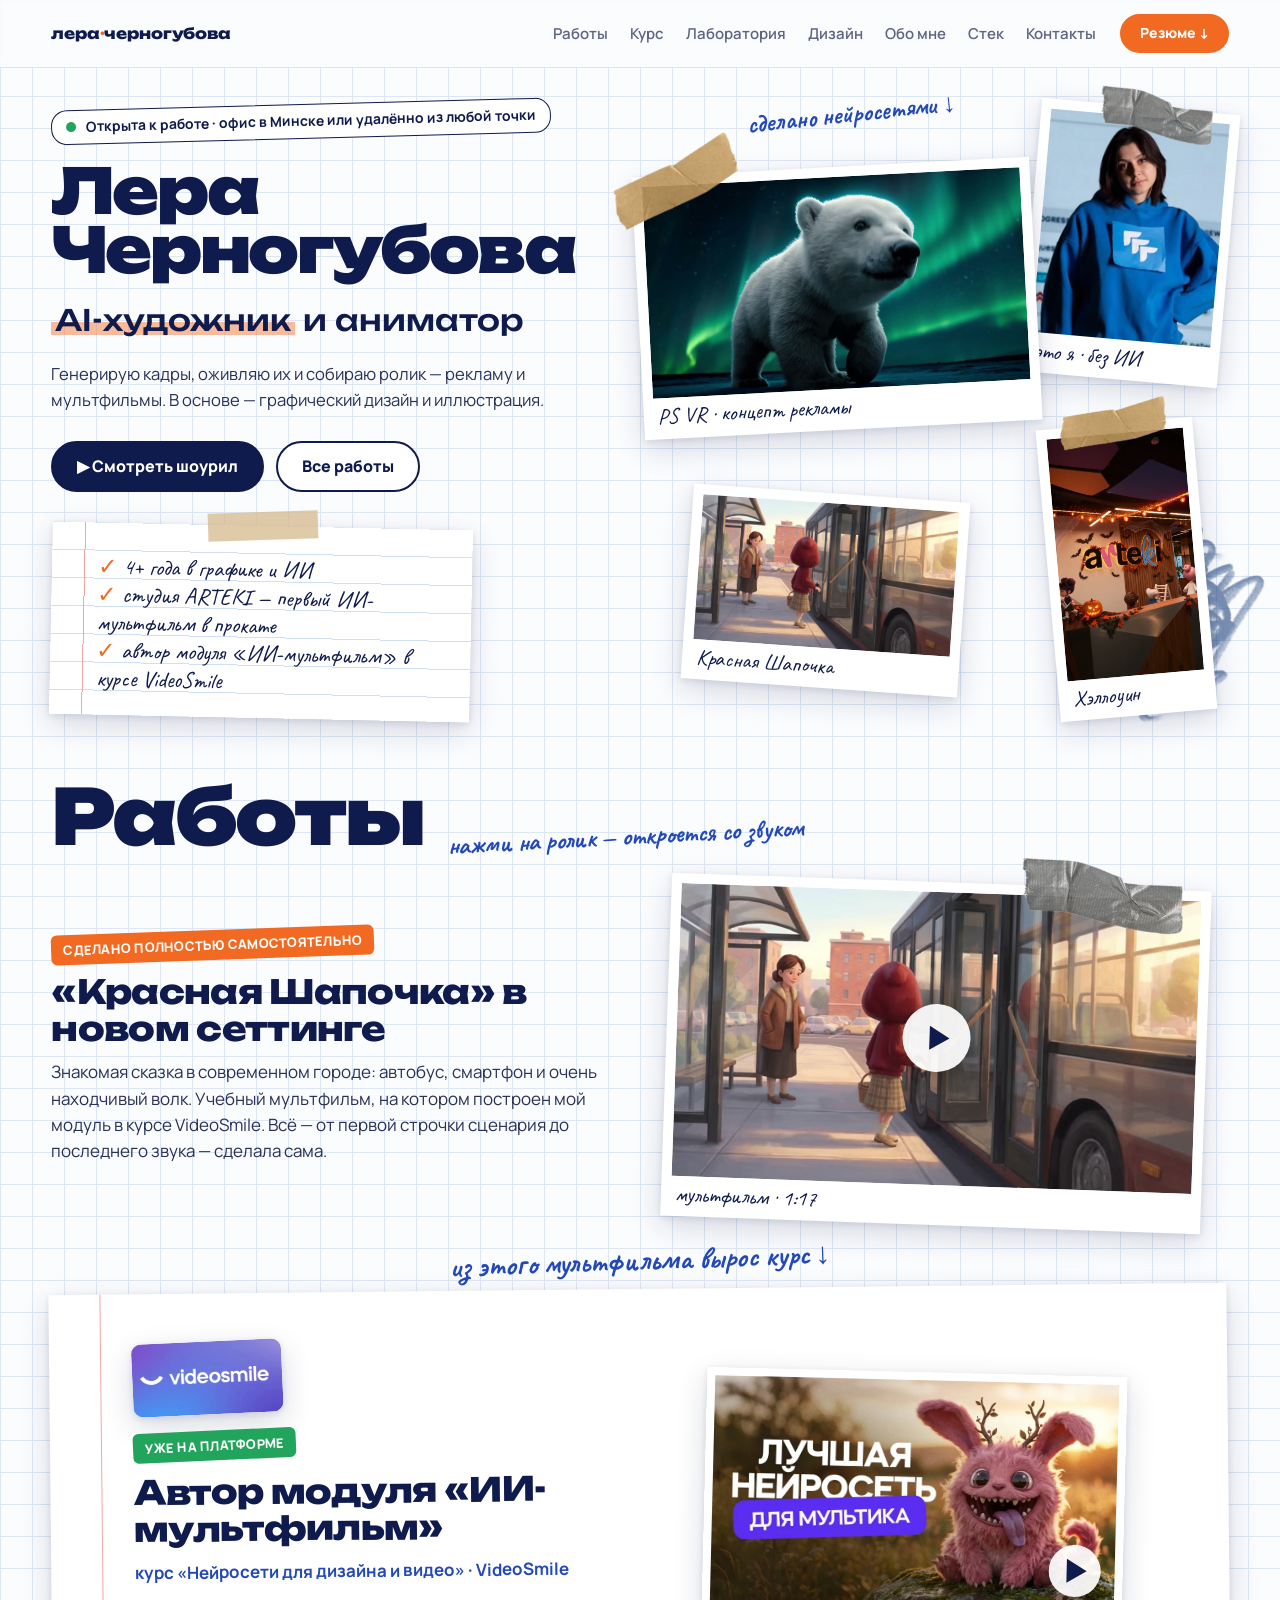
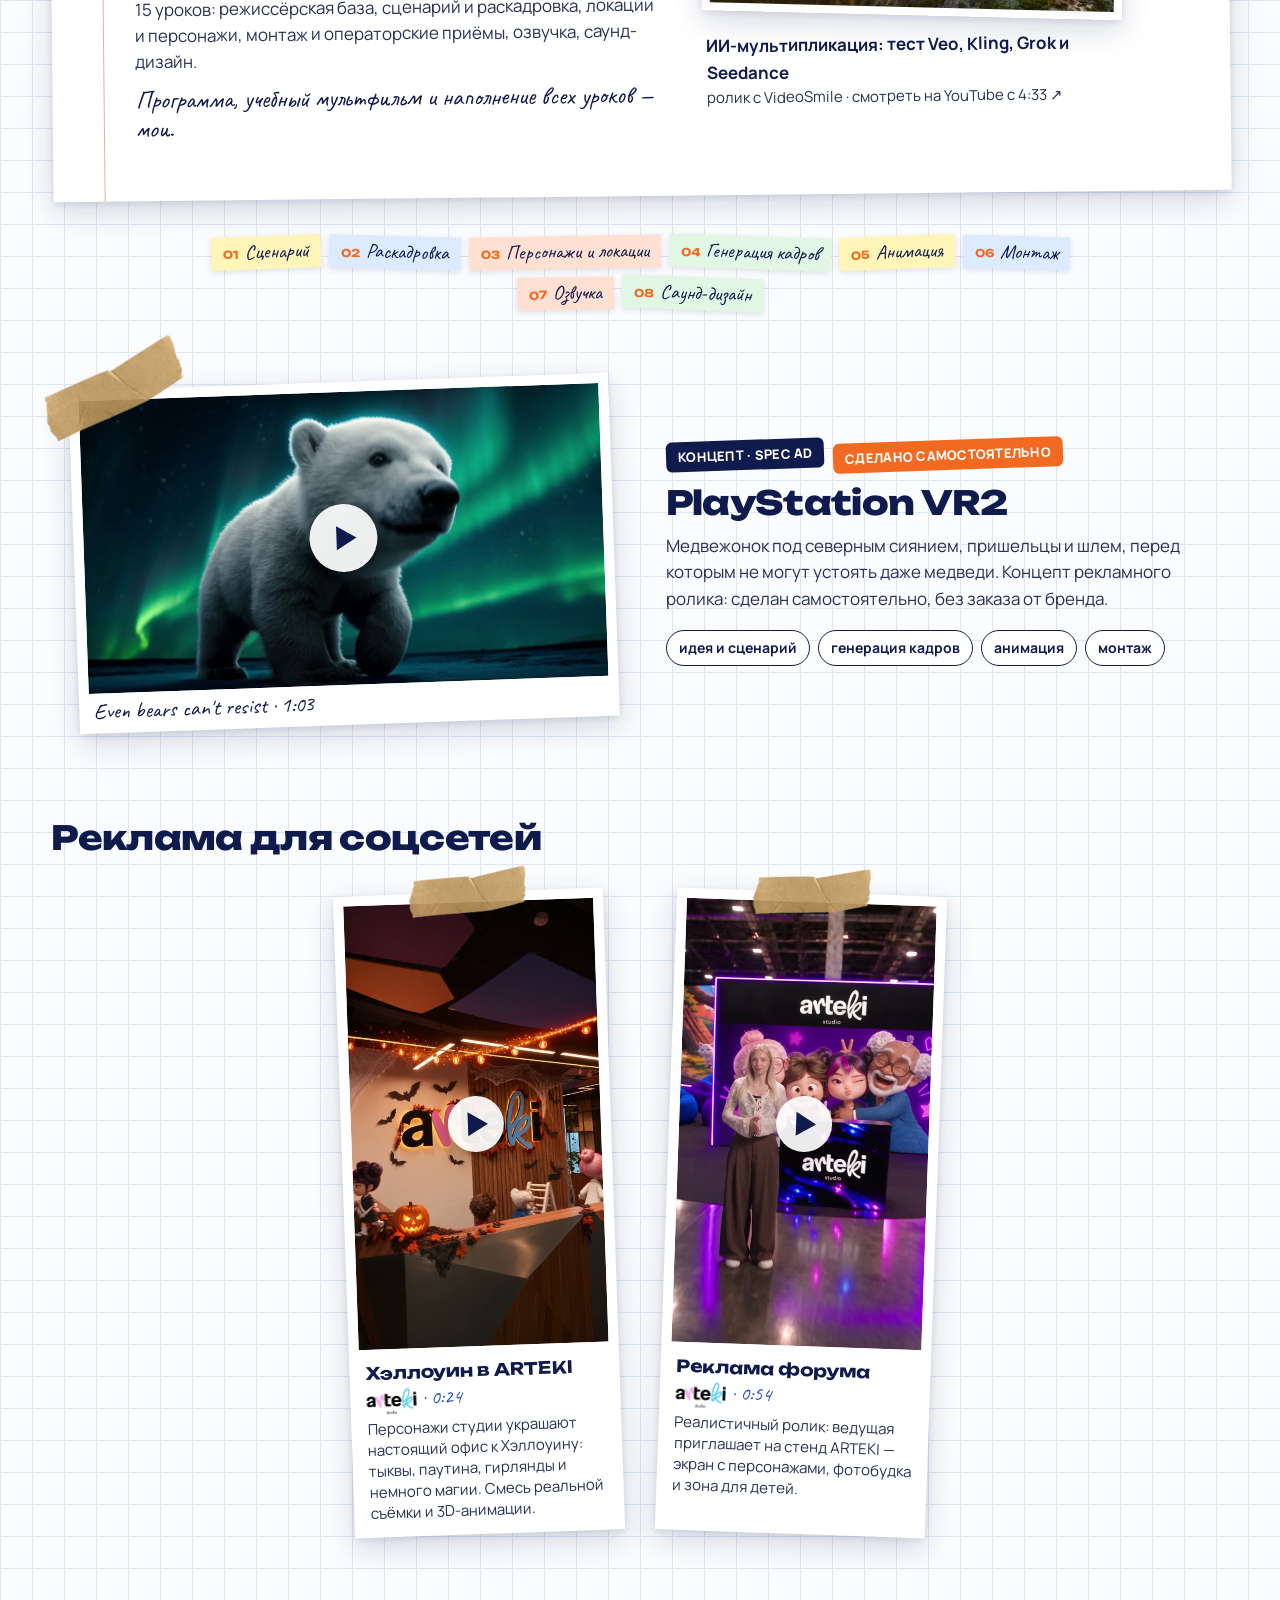
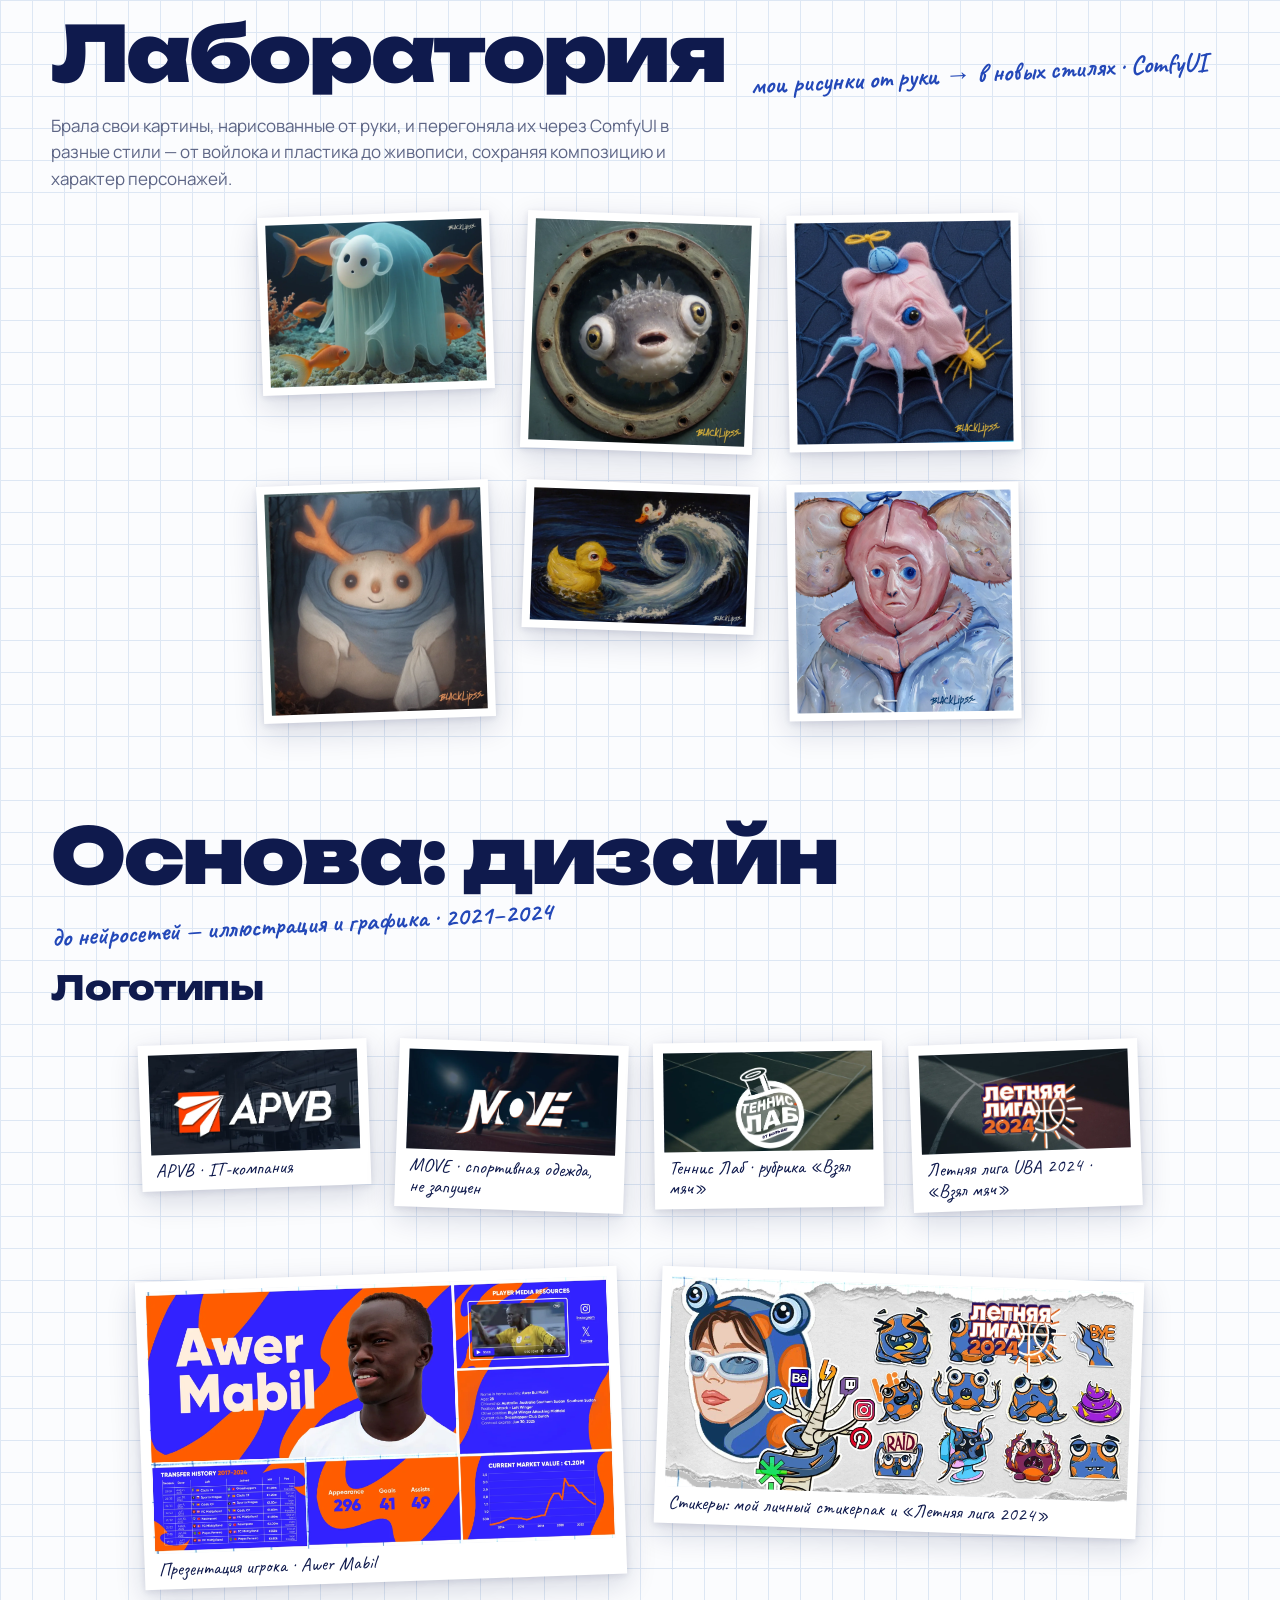
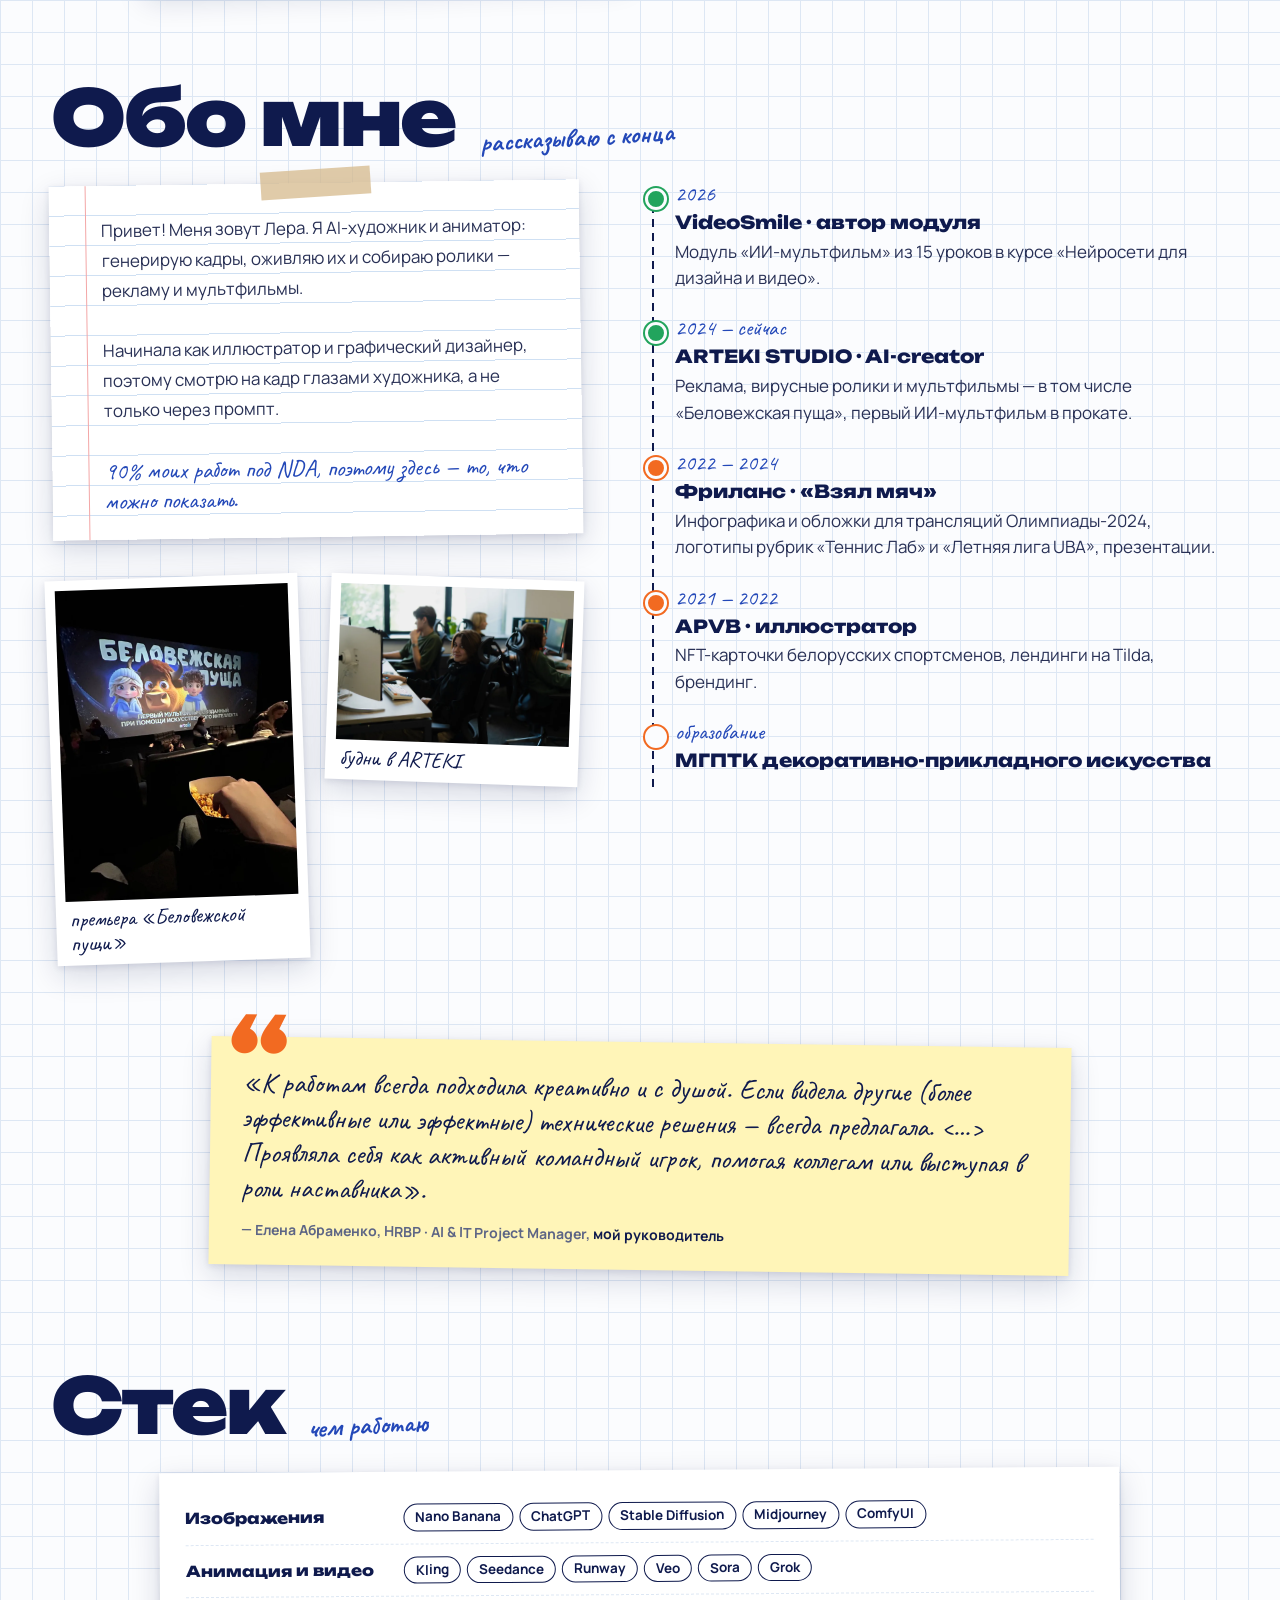
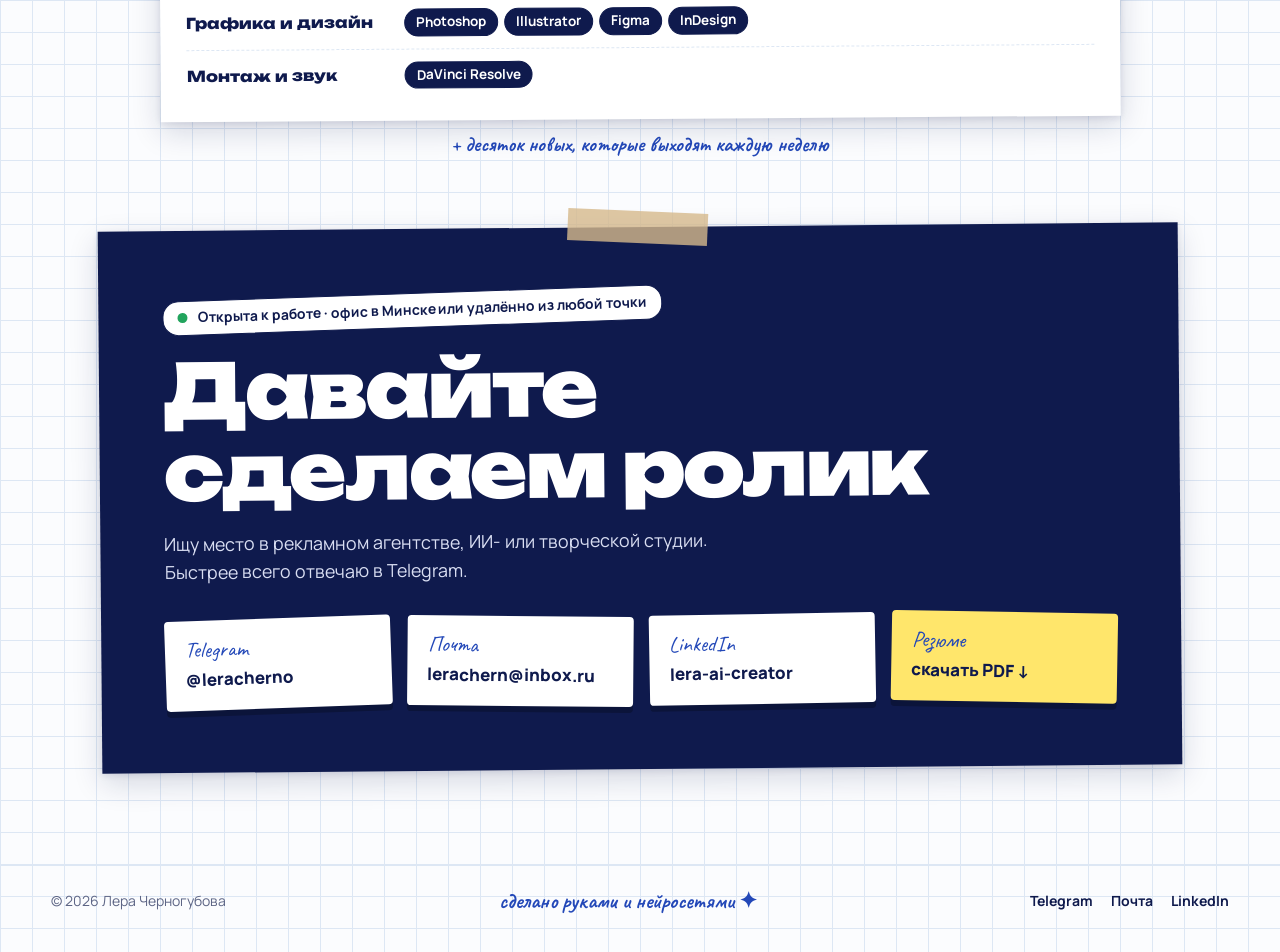
==== commit 2dccf068: "Лаборатория: свои рисунки от руки, перегнанные в разные стили через ComfyUI Co-Authored-By: Claude O" ====
--- a/index.html
+++ b/index.html
@@ -238,30 +238,30 @@
     <section class="lab" id="lab">
       <header class="section-head">
         <h2 class="section-title">Лаборатория</h2>
-        <p class="hand">серия персонажей в едином стиле · ComfyUI</p>
+        <p class="hand">мои рисунки от руки → в новых стилях · ComfyUI</p>
       </header>
 
-      <p class="lab__task">Задача — придумать набор персонажей, которые выглядят как одна вселенная: общий материал, свет и характер. Собран пайплайн в ComfyUI, который держит стиль от кадра к кадру.</p>
+      <p class="lab__task">Брала свои картины, нарисованные от руки, и перегоняла их через ComfyUI в разные стили — от войлока и пластика до живописи, сохраняя композицию и характер персонажей.</p>
 
       <!-- Арты. Новый арт = скопировать <button> и поменять путь к картинке. -->
       <div class="arts" id="arts-grid">
-        <button class="art polaroid polaroid--flow js-zoom tilt-l" data-img="assets/img/lab/art-2.webp" data-title="Серия персонажей · ComfyUI" aria-label="Открыть арт 1">
-          <img width="1200" height="900" src="assets/img/lab/art-2.webp" alt="Персонаж из серии в едином стиле, ComfyUI — арт 1" loading="lazy">
-        </button>
-        <button class="art polaroid polaroid--flow js-zoom tilt-r" data-img="assets/img/lab/art-7.webp" data-title="Серия персонажей · ComfyUI" aria-label="Открыть арт 2">
-          <img width="1174" height="1200" src="assets/img/lab/art-7.webp" alt="Персонаж из серии в едином стиле, ComfyUI — арт 2" loading="lazy">
-        </button>
-        <button class="art polaroid polaroid--flow js-zoom tilt-s" data-img="assets/img/lab/art-6.webp" data-title="Серия персонажей · ComfyUI" aria-label="Открыть арт 3">
-          <img width="1174" height="1200" src="assets/img/lab/art-6.webp" alt="Персонаж из серии в едином стиле, ComfyUI — арт 3" loading="lazy">
-        </button>
-        <button class="art polaroid polaroid--flow js-zoom tilt-l" data-img="assets/img/lab/art-8.webp" data-title="Серия персонажей · ComfyUI" aria-label="Открыть арт 4">
-          <img width="1174" height="1200" src="assets/img/lab/art-8.webp" alt="Персонаж из серии в едином стиле, ComfyUI — арт 4" loading="lazy">
-        </button>
-        <button class="art polaroid polaroid--flow js-zoom tilt-r" data-img="assets/img/lab/art-3.webp" data-title="Серия персонажей · ComfyUI" aria-label="Открыть арт 5">
-          <img width="1200" height="734" src="assets/img/lab/art-3.webp" alt="Персонаж из серии в едином стиле, ComfyUI — арт 5" loading="lazy">
-        </button>
-        <button class="art polaroid polaroid--flow js-zoom tilt-s" data-img="assets/img/lab/art-5.webp" data-title="Серия персонажей · ComfyUI" aria-label="Открыть арт 6">
-          <img width="1174" height="1200" src="assets/img/lab/art-5.webp" alt="Персонаж из серии в едином стиле, ComfyUI — арт 6" loading="lazy">
+        <button class="art polaroid polaroid--flow js-zoom tilt-l" data-img="assets/img/lab/art-2.webp" data-title="Мой рисунок в новом стиле · ComfyUI" aria-label="Открыть арт 1">
+          <img width="1200" height="900" src="assets/img/lab/art-2.webp" alt="Мой рисунок от руки, перерисованный в новом стиле через ComfyUI — арт 1" loading="lazy">
+        </button>
+        <button class="art polaroid polaroid--flow js-zoom tilt-r" data-img="assets/img/lab/art-7.webp" data-title="Мой рисунок в новом стиле · ComfyUI" aria-label="Открыть арт 2">
+          <img width="1174" height="1200" src="assets/img/lab/art-7.webp" alt="Мой рисунок от руки, перерисованный в новом стиле через ComfyUI — арт 2" loading="lazy">
+        </button>
+        <button class="art polaroid polaroid--flow js-zoom tilt-s" data-img="assets/img/lab/art-6.webp" data-title="Мой рисунок в новом стиле · ComfyUI" aria-label="Открыть арт 3">
+          <img width="1174" height="1200" src="assets/img/lab/art-6.webp" alt="Мой рисунок от руки, перерисованный в новом стиле через ComfyUI — арт 3" loading="lazy">
+        </button>
+        <button class="art polaroid polaroid--flow js-zoom tilt-l" data-img="assets/img/lab/art-8.webp" data-title="Мой рисунок в новом стиле · ComfyUI" aria-label="Открыть арт 4">
+          <img width="1174" height="1200" src="assets/img/lab/art-8.webp" alt="Мой рисунок от руки, перерисованный в новом стиле через ComfyUI — арт 4" loading="lazy">
+        </button>
+        <button class="art polaroid polaroid--flow js-zoom tilt-r" data-img="assets/img/lab/art-3.webp" data-title="Мой рисунок в новом стиле · ComfyUI" aria-label="Открыть арт 5">
+          <img width="1200" height="734" src="assets/img/lab/art-3.webp" alt="Мой рисунок от руки, перерисованный в новом стиле через ComfyUI — арт 5" loading="lazy">
+        </button>
+        <button class="art polaroid polaroid--flow js-zoom tilt-s" data-img="assets/img/lab/art-5.webp" data-title="Мой рисунок в новом стиле · ComfyUI" aria-label="Открыть арт 6">
+          <img width="1174" height="1200" src="assets/img/lab/art-5.webp" alt="Мой рисунок от руки, перерисованный в новом стиле через ComfyUI — арт 6" loading="lazy">
         </button>
       </div>
     </section>
